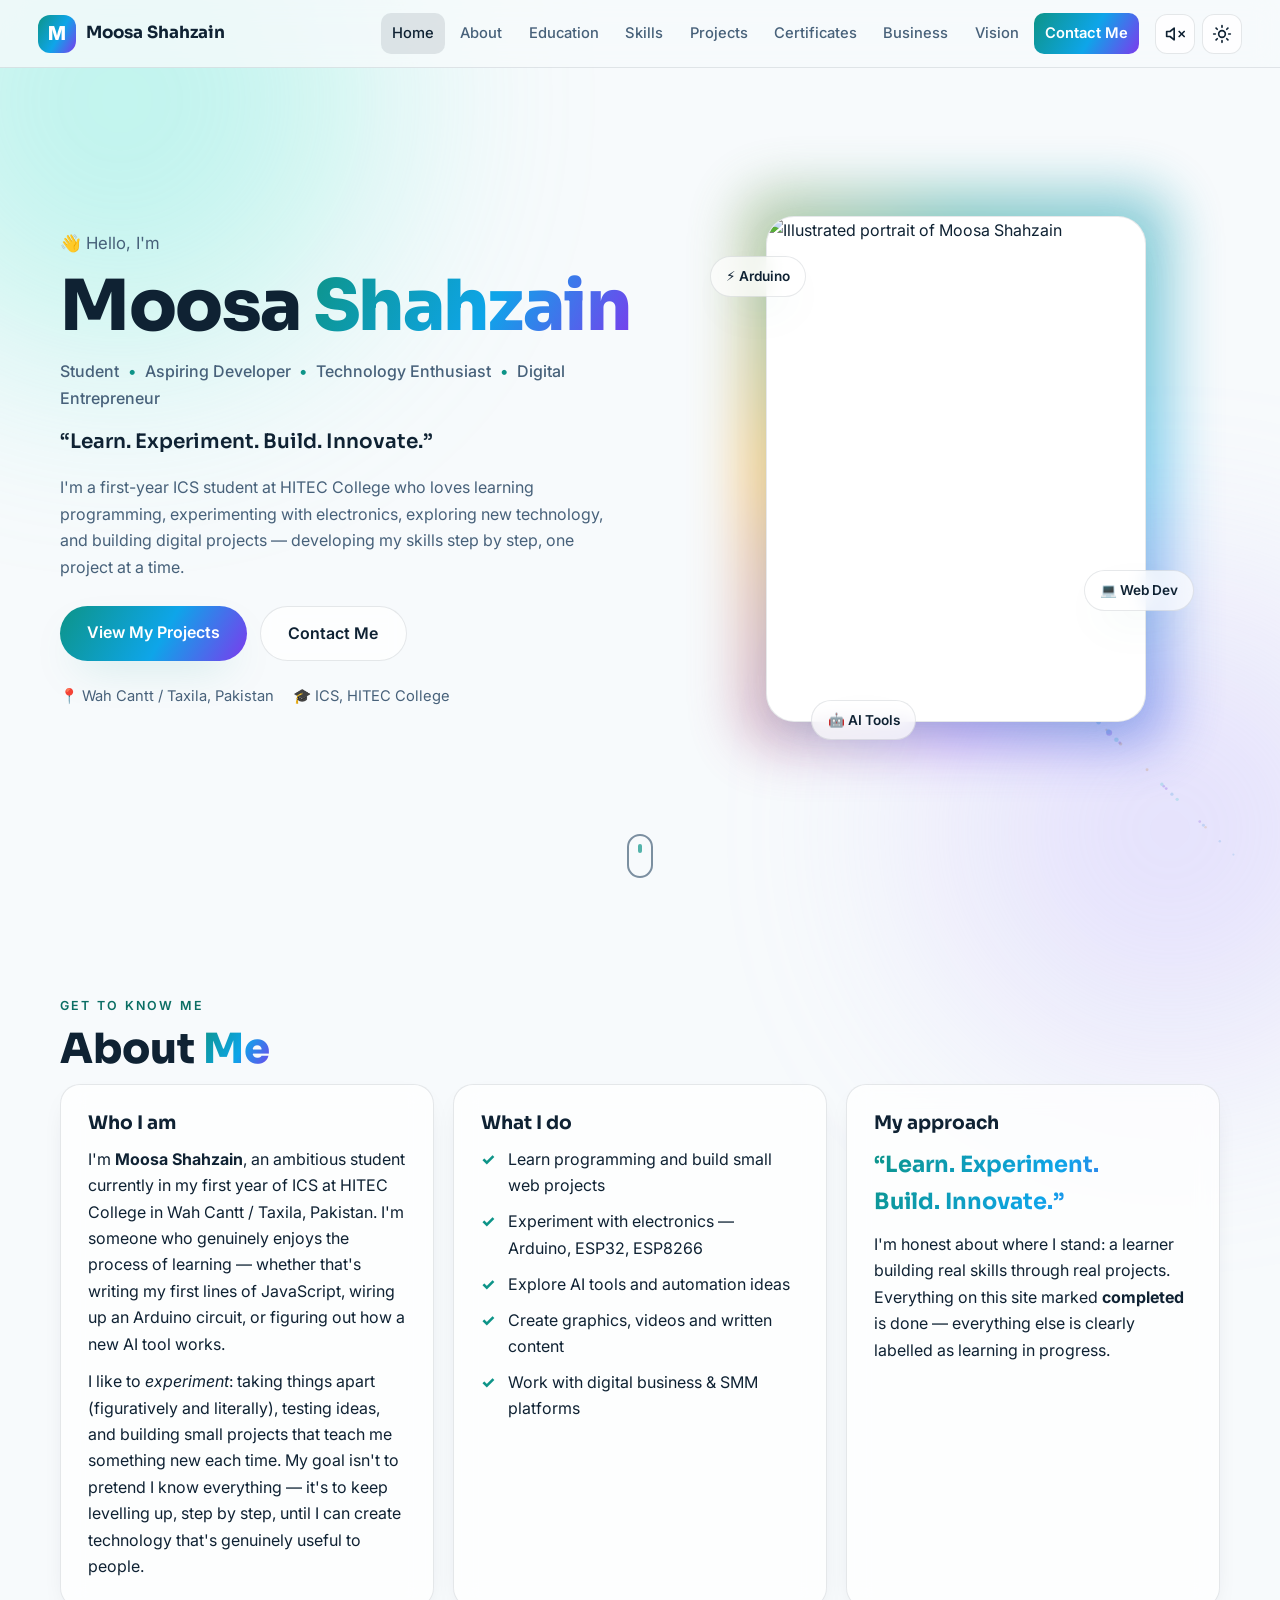
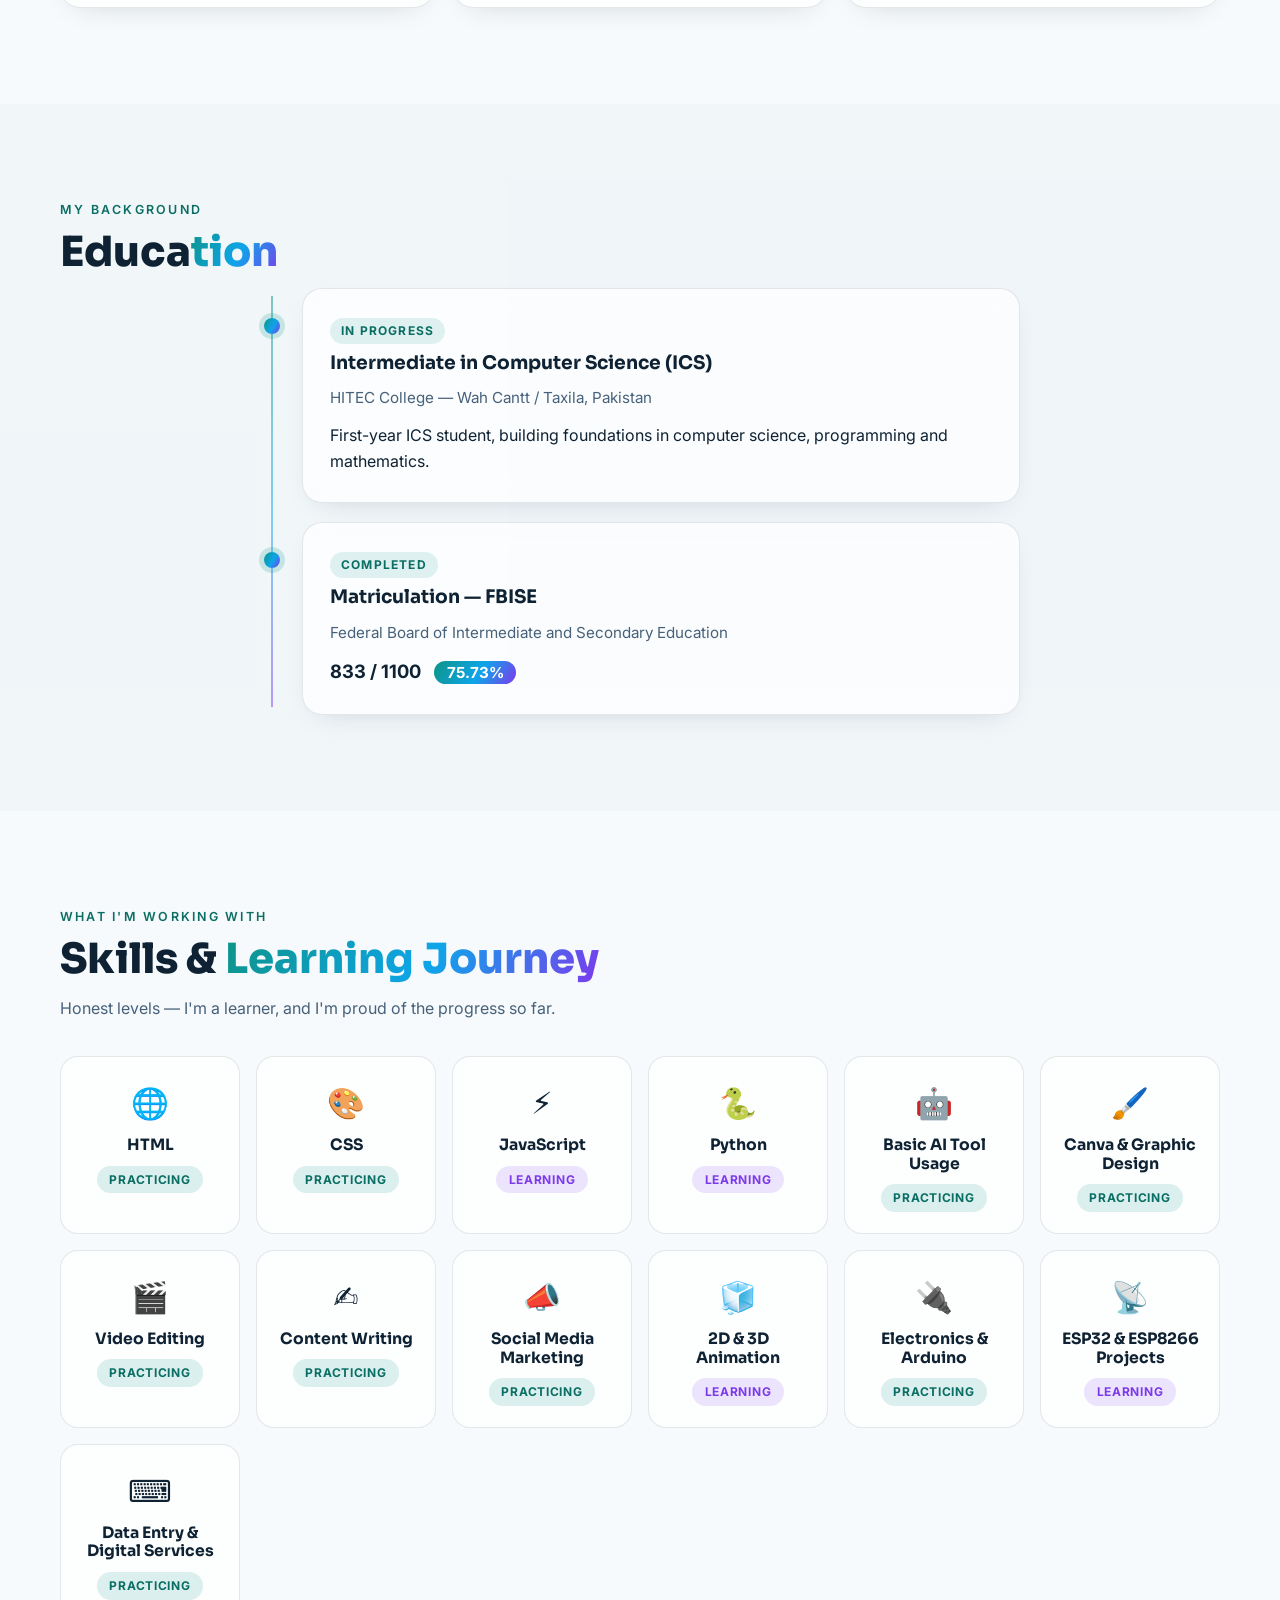
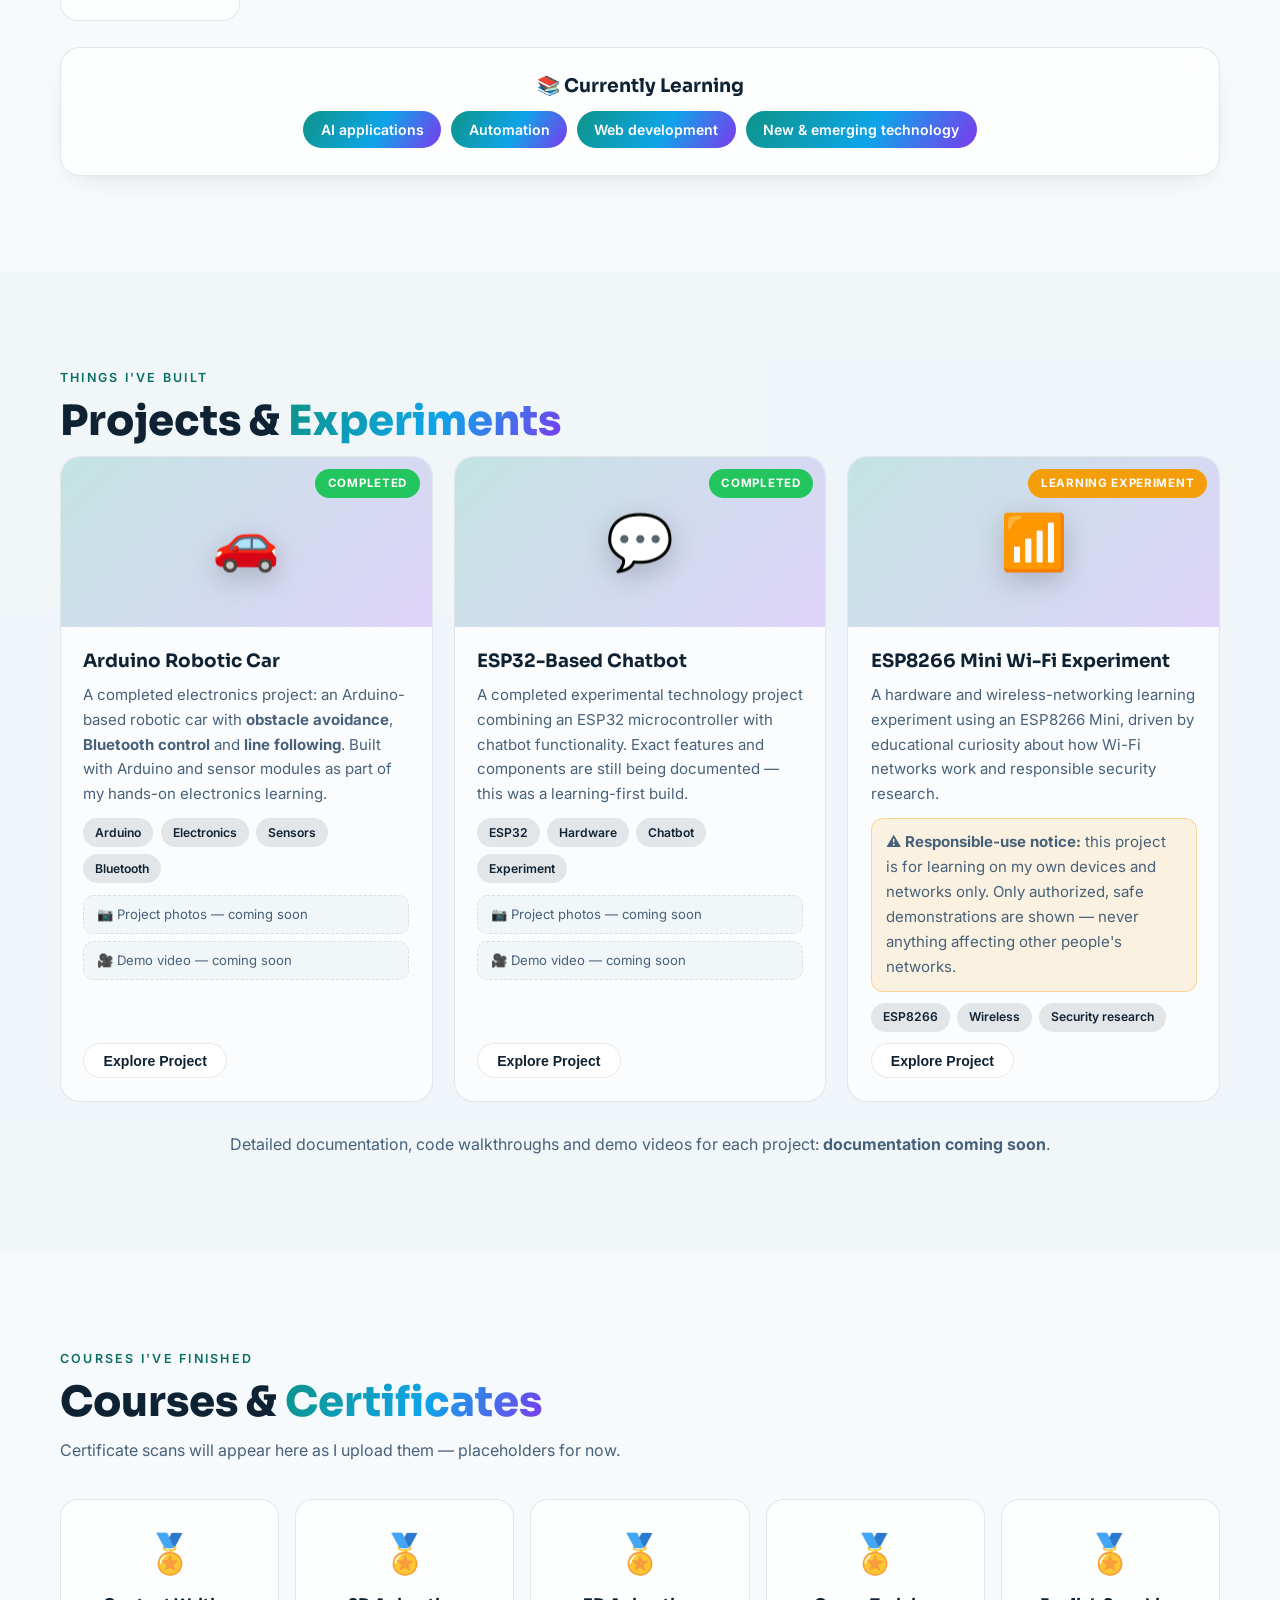
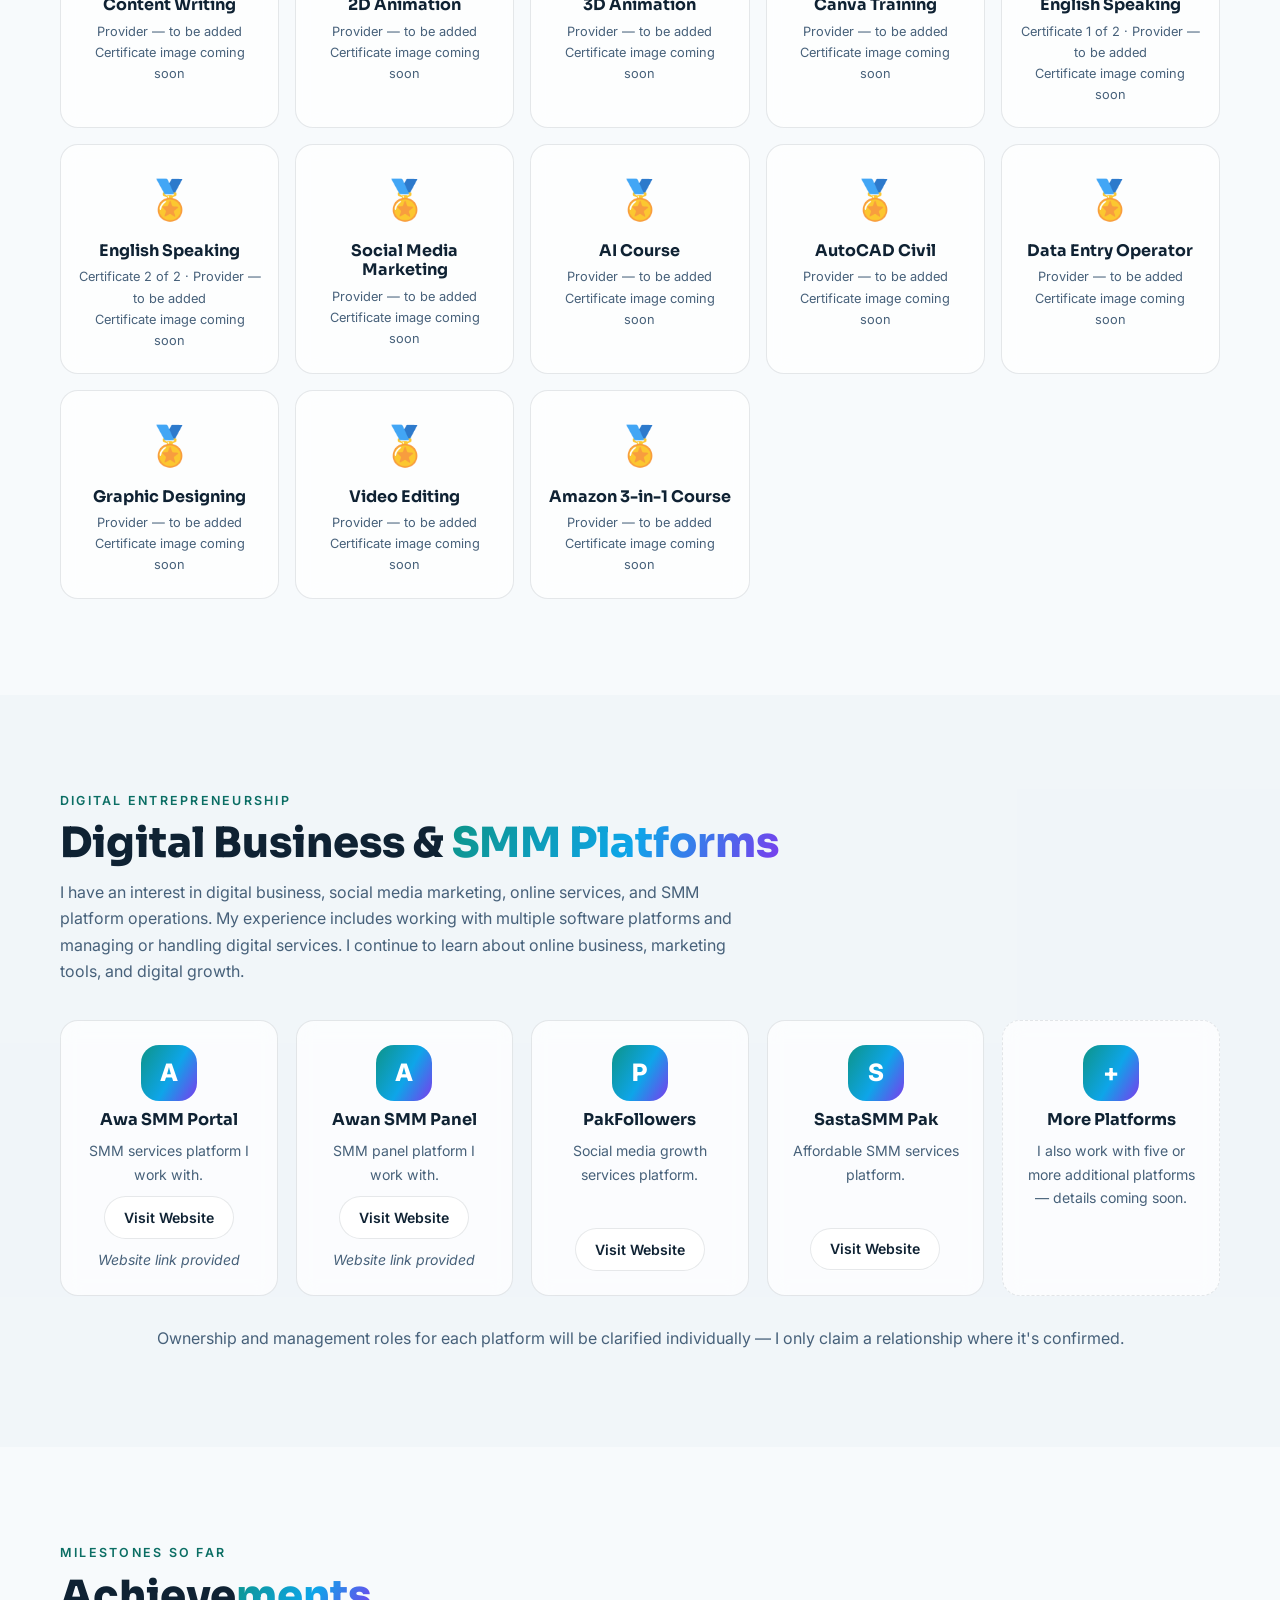
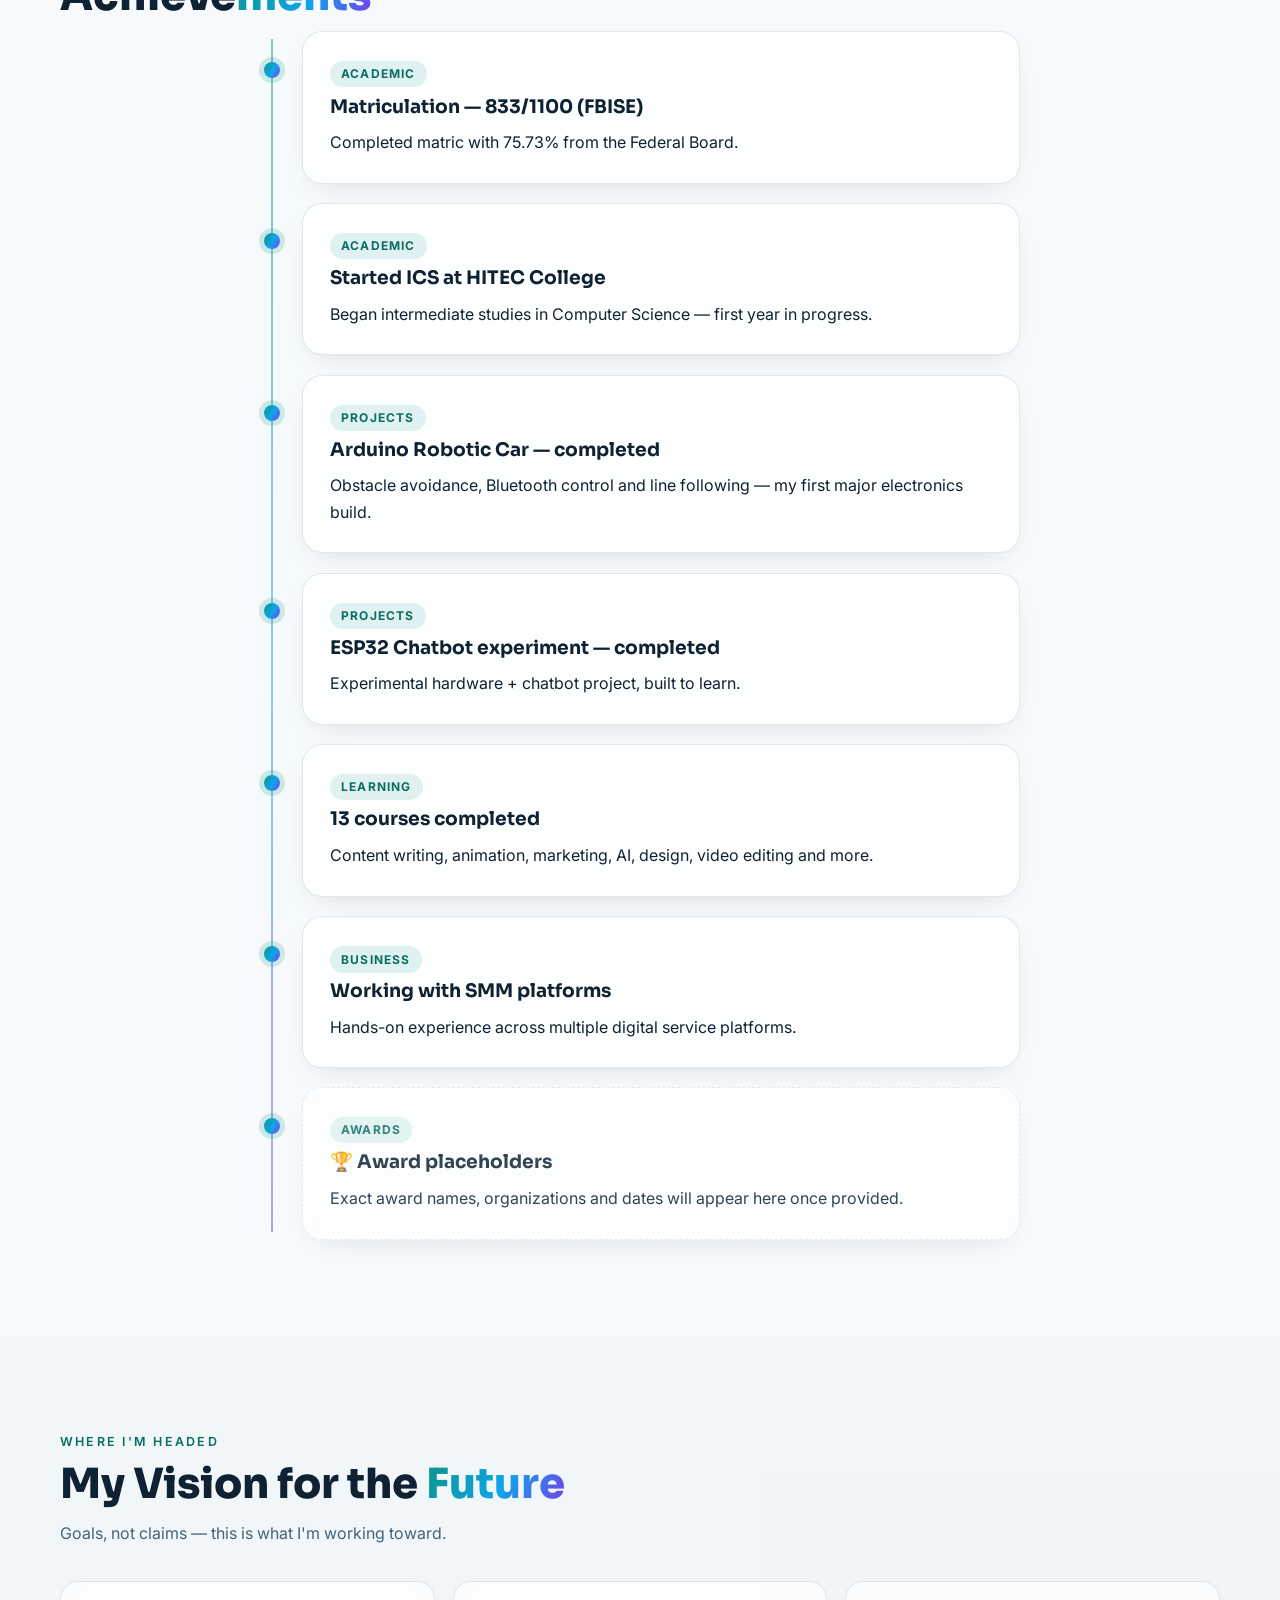
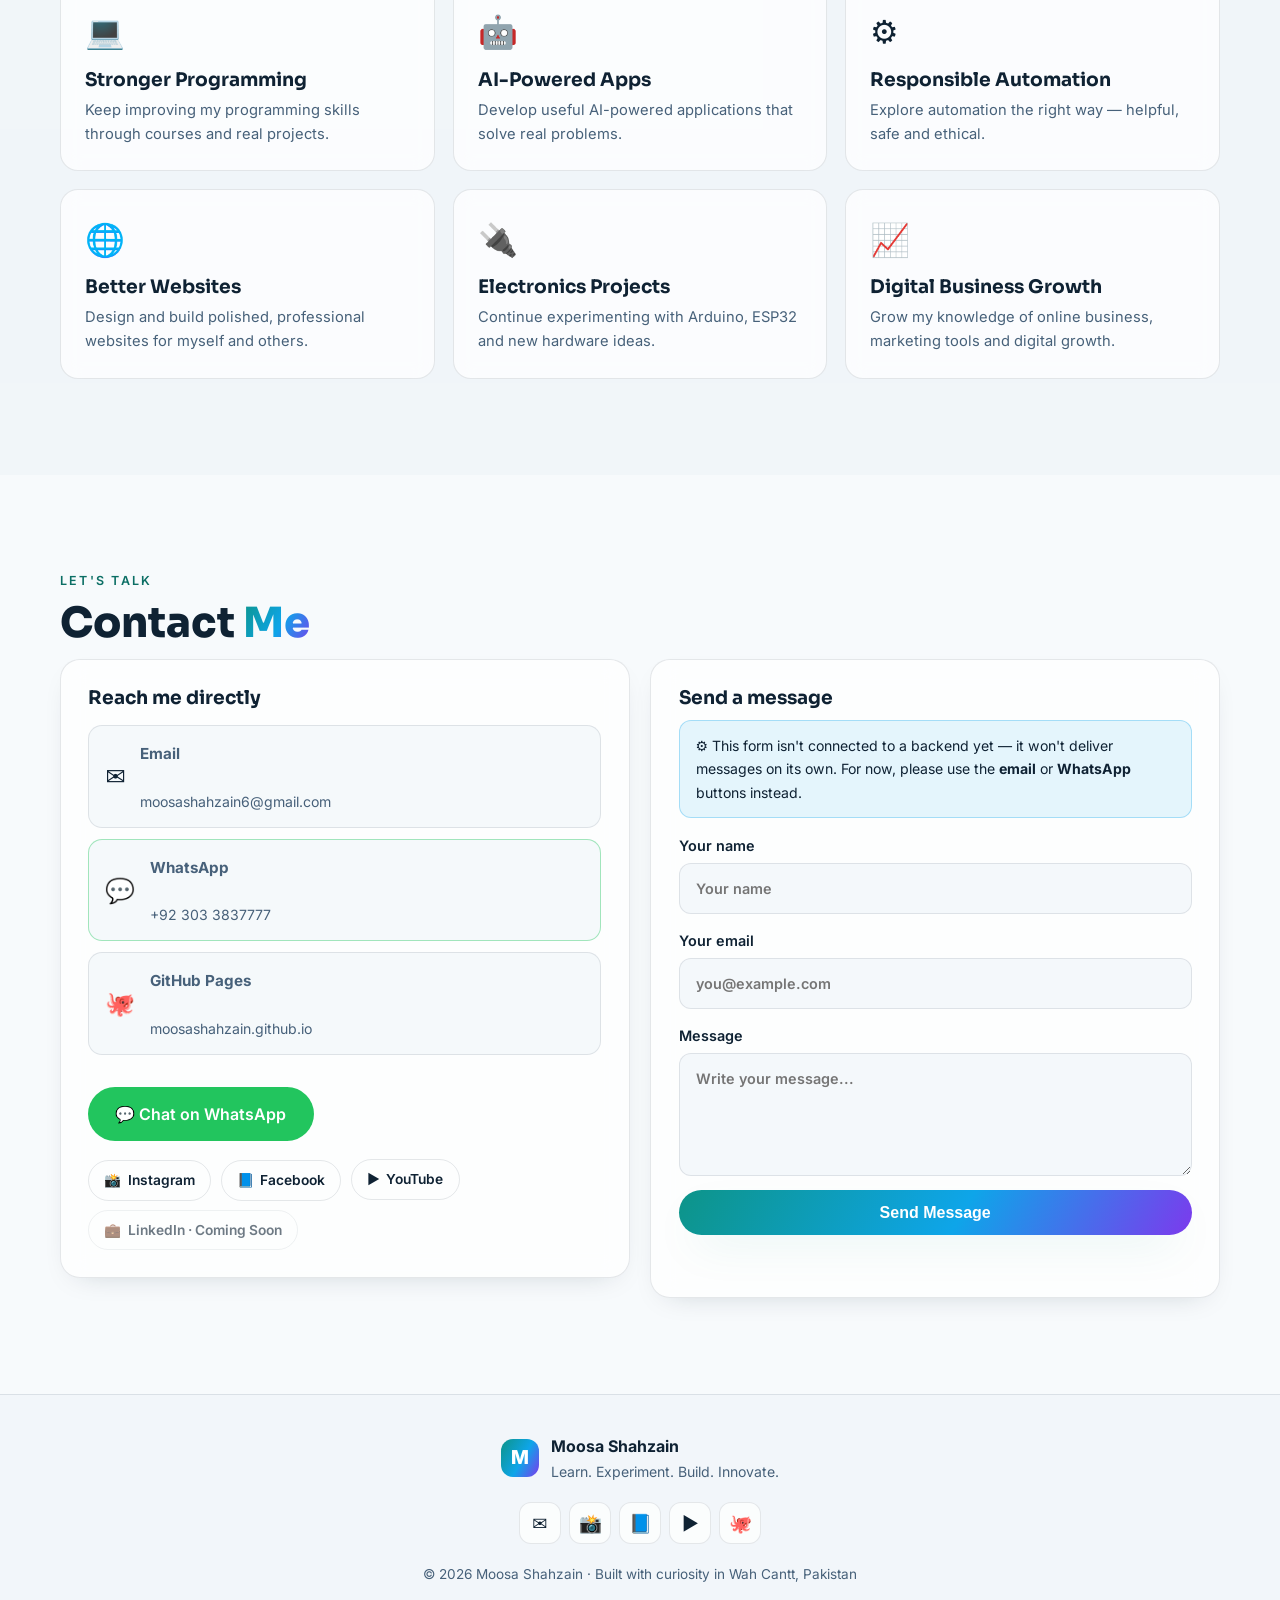
==== index.html @ 8ceca349 "Moosa Shahzain portfolio — initial publish" ====
<!DOCTYPE html>
<html lang="en" data-theme="light">
<head>
<meta charset="UTF-8">
<meta name="viewport" content="width=device-width, initial-scale=1.0">
<title>Moosa Shahzain — Student Developer & Technology Enthusiast</title>
<meta name="description" content="Portfolio of Moosa Shahzain, a first-year ICS student at HITEC College, Pakistan. Programming, electronics, Arduino & ESP projects, digital business and SMM platforms. Learn. Experiment. Build. Innovate.">
<meta name="author" content="Moosa Shahzain">
<meta property="og:title" content="Moosa Shahzain — Learn. Experiment. Build. Innovate.">
<meta property="og:description" content="Student developer portfolio: programming, electronics projects, and digital business.">
<meta property="og:type" content="website">
<meta property="og:image" content="assets/profile.jpg">
<link rel="icon" href="data:image/svg+xml,%3Csvg xmlns='http://www.w3.org/2000/svg' viewBox='0 0 64 64'%3E%3Crect width='64' height='64' rx='14' fill='%230d9488'/%3E%3Ctext x='32' y='44' font-family='Arial,sans-serif' font-size='36' font-weight='bold' text-anchor='middle' fill='white'%3EM%3C/text%3E%3C/svg%3E">
<link rel="preconnect" href="https://fonts.googleapis.com">
<link rel="preconnect" href="https://fonts.gstatic.com" crossorigin>
<link href="https://fonts.googleapis.com/css2?family=Sora:wght@400;600;700;800&family=Inter:wght@400;500;600&display=swap" rel="stylesheet">
<link rel="stylesheet" href="css/styles.css">
</head>
<body>
<a class="skip-link" href="#home">Skip to content</a>

<!-- Loading screen -->
<div id="loader" aria-hidden="true">
  <div class="loader-inner">
    <div class="loader-ring"></div>
    <p>Moosa Shahzain</p>
  </div>
</div>

<!-- Animated background -->
<canvas id="bg-canvas" aria-hidden="true"></canvas>
<div class="bg-glow bg-glow-1" aria-hidden="true"></div>
<div class="bg-glow bg-glow-2" aria-hidden="true"></div>

<!-- Navbar -->
<header class="navbar" id="navbar">
  <nav class="nav-inner" aria-label="Main navigation">
    <a href="#home" class="brand" aria-label="Moosa Shahzain — home">
      <span class="brand-mark">M</span>
      <span class="brand-text">Moosa Shahzain</span>
    </a>
    <button class="nav-toggle" id="navToggle" aria-expanded="false" aria-controls="navLinks" aria-label="Open menu">
      <span></span><span></span><span></span>
    </button>
    <ul class="nav-links" id="navLinks">
      <li><a href="#home" class="nav-link">Home</a></li>
      <li><a href="#about" class="nav-link">About</a></li>
      <li><a href="#education" class="nav-link">Education</a></li>
      <li><a href="#skills" class="nav-link">Skills</a></li>
      <li><a href="#projects" class="nav-link">Projects</a></li>
      <li><a href="#certificates" class="nav-link">Certificates</a></li>
      <li><a href="#business" class="nav-link">Business</a></li>
      <li><a href="#goals" class="nav-link">Vision</a></li>
      <li><a href="#contact" class="nav-link nav-cta">Contact Me</a></li>
    </ul>
    <div class="nav-toggles">
      <button id="soundToggle" class="icon-btn" aria-pressed="false" aria-label="Toggle interface sounds (currently off)" title="Interface sounds">
        <svg viewBox="0 0 24 24" width="20" height="20" fill="none" stroke="currentColor" stroke-width="2" stroke-linecap="round" stroke-linejoin="round"><polygon points="11 5 6 9 2 9 2 15 6 15 11 19 11 5"/><line class="sound-off-x" x1="23" y1="9" x2="17" y2="15"/><line class="sound-off-x" x1="17" y1="9" x2="23" y2="15"/></svg>
      </button>
      <button id="themeToggle" class="icon-btn" aria-pressed="false" aria-label="Switch to dark mode" title="Light / dark mode">
        <svg class="icon-sun" viewBox="0 0 24 24" width="20" height="20" fill="none" stroke="currentColor" stroke-width="2" stroke-linecap="round"><circle cx="12" cy="12" r="4"/><path d="M12 2v2M12 20v2M4.9 4.9l1.4 1.4M17.7 17.7l1.4 1.4M2 12h2M20 12h2M4.9 19.1l1.4-1.4M17.7 6.3l1.4-1.4"/></svg>
        <svg class="icon-moon" viewBox="0 0 24 24" width="20" height="20" fill="none" stroke="currentColor" stroke-width="2" stroke-linecap="round" stroke-linejoin="round"><path d="M21 12.8A9 9 0 1 1 11.2 3a7 7 0 0 0 9.8 9.8z"/></svg>
      </button>
    </div>
  </nav>
</header>

<main id="main">
<!-- ============ HERO ============ -->
<section class="hero" id="home">
  <div class="hero-inner">
    <div class="hero-copy reveal">
      <p class="hero-eyebrow">👋 Hello, I'm</p>
      <h1 class="hero-name">Moosa <span class="grad-text">Shahzain</span></h1>
      <p class="hero-role">Student <span class="dot">•</span> Aspiring Developer <span class="dot">•</span> Technology Enthusiast <span class="dot">•</span> Digital Entrepreneur</p>
      <p class="hero-tagline">“Learn. Experiment. Build. Innovate.”</p>
      <p class="hero-intro">I'm a first-year ICS student at HITEC College who loves learning programming, experimenting with electronics, exploring new technology, and building digital projects — developing my skills step by step, one project at a time.</p>
      <div class="hero-actions">
        <a href="#projects" class="btn btn-primary">View My Projects</a>
        <a href="#contact" class="btn btn-ghost">Contact Me</a>
      </div>
      <div class="hero-meta">
        <span>📍 Wah Cantt / Taxila, Pakistan</span>
        <span>🎓 ICS, HITEC College</span>
      </div>
    </div>
    <div class="hero-visual reveal">
      <div class="avatar-scene" id="avatarScene">
        <div class="avatar-ring" aria-hidden="true"></div>
        <div class="avatar-card tilt" id="avatarTilt">
          <img src="assets/profile.jpg" alt="Illustrated portrait of Moosa Shahzain" width="896" height="1195">
          <div class="avatar-shine" aria-hidden="true"></div>
        </div>
        <div class="float-chip chip-1" aria-hidden="true">⚡ Arduino</div>
        <div class="float-chip chip-2" aria-hidden="true">💻 Web Dev</div>
        <div class="float-chip chip-3" aria-hidden="true">🤖 AI Tools</div>
      </div>
    </div>
  </div>
  <a href="#about" class="scroll-hint" aria-label="Scroll to about section"><span></span></a>
</section>

<!-- ============ ABOUT ============ -->
<section class="section" id="about">
  <div class="container">
    <p class="section-eyebrow reveal">Get to know me</p>
    <h2 class="section-title reveal">About <span class="grad-text">Me</span></h2>
    <div class="about-grid">
      <div class="glass-card reveal">
        <h3>Who I am</h3>
        <p>I'm <strong>Moosa Shahzain</strong>, an ambitious student currently in my first year of ICS at HITEC College in Wah Cantt / Taxila, Pakistan. I'm someone who genuinely enjoys the process of learning — whether that's writing my first lines of JavaScript, wiring up an Arduino circuit, or figuring out how a new AI tool works.</p>
        <p>I like to <em>experiment</em>: taking things apart (figuratively and literally), testing ideas, and building small projects that teach me something new each time. My goal isn't to pretend I know everything — it's to keep levelling up, step by step, until I can create technology that's genuinely useful to people.</p>
      </div>
      <div class="glass-card reveal">
        <h3>What I do</h3>
        <ul class="check-list">
          <li>Learn programming and build small web projects</li>
          <li>Experiment with electronics — Arduino, ESP32, ESP8266</li>
          <li>Explore AI tools and automation ideas</li>
          <li>Create graphics, videos and written content</li>
          <li>Work with digital business & SMM platforms</li>
        </ul>
      </div>
      <div class="glass-card reveal">
        <h3>My approach</h3>
        <p class="tagline-big">“Learn. Experiment.<br>Build. Innovate.”</p>
        <p>I'm honest about where I stand: a learner building real skills through real projects. Everything on this site marked <strong>completed</strong> is done — everything else is clearly labelled as learning in progress.</p>
      </div>
    </div>
  </div>
</section>

<!-- ============ EDUCATION ============ -->
<section class="section section-alt" id="education">
  <div class="container">
    <p class="section-eyebrow reveal">My background</p>
    <h2 class="section-title reveal">Educa<span class="grad-text">tion</span></h2>
    <div class="timeline">
      <div class="timeline-item reveal">
        <div class="timeline-dot"></div>
        <div class="glass-card">
          <span class="timeline-when">In progress</span>
          <h3>Intermediate in Computer Science (ICS)</h3>
          <p class="timeline-org">HITEC College — Wah Cantt / Taxila, Pakistan</p>
          <p>First-year ICS student, building foundations in computer science, programming and mathematics.</p>
        </div>
      </div>
      <div class="timeline-item reveal">
        <div class="timeline-dot"></div>
        <div class="glass-card">
          <span class="timeline-when">Completed</span>
          <h3>Matriculation — FBISE</h3>
          <p class="timeline-org">Federal Board of Intermediate and Secondary Education</p>
          <p class="score-line"><strong>833 / 1100</strong> <span class="score-pct">75.73%</span></p>
        </div>
      </div>
    </div>
  </div>
</section>

<!-- ============ SKILLS ============ -->
<section class="section" id="skills">
  <div class="container">
    <p class="section-eyebrow reveal">What I'm working with</p>
    <h2 class="section-title reveal">Skills & <span class="grad-text">Learning Journey</span></h2>
    <p class="section-sub reveal">Honest levels — I'm a learner, and I'm proud of the progress so far.</p>
    <div class="skills-grid">
      <div class="skill-card tilt reveal"><div class="skill-icon">🌐</div><h3>HTML</h3><span class="level level-practicing">Practicing</span></div>
      <div class="skill-card tilt reveal"><div class="skill-icon">🎨</div><h3>CSS</h3><span class="level level-practicing">Practicing</span></div>
      <div class="skill-card tilt reveal"><div class="skill-icon">⚡</div><h3>JavaScript</h3><span class="level level-learning">Learning</span></div>
      <div class="skill-card tilt reveal"><div class="skill-icon">🐍</div><h3>Python</h3><span class="level level-learning">Learning</span></div>
      <div class="skill-card tilt reveal"><div class="skill-icon">🤖</div><h3>Basic AI Tool Usage</h3><span class="level level-practicing">Practicing</span></div>
      <div class="skill-card tilt reveal"><div class="skill-icon">🖌️</div><h3>Canva & Graphic Design</h3><span class="level level-practicing">Practicing</span></div>
      <div class="skill-card tilt reveal"><div class="skill-icon">🎬</div><h3>Video Editing</h3><span class="level level-practicing">Practicing</span></div>
      <div class="skill-card tilt reveal"><div class="skill-icon">✍️</div><h3>Content Writing</h3><span class="level level-practicing">Practicing</span></div>
      <div class="skill-card tilt reveal"><div class="skill-icon">📣</div><h3>Social Media Marketing</h3><span class="level level-practicing">Practicing</span></div>
      <div class="skill-card tilt reveal"><div class="skill-icon">🧊</div><h3>2D & 3D Animation</h3><span class="level level-learning">Learning</span></div>
      <div class="skill-card tilt reveal"><div class="skill-icon">🔌</div><h3>Electronics & Arduino</h3><span class="level level-practicing">Practicing</span></div>
      <div class="skill-card tilt reveal"><div class="skill-icon">📡</div><h3>ESP32 & ESP8266 Projects</h3><span class="level level-learning">Learning</span></div>
      <div class="skill-card tilt reveal"><div class="skill-icon">⌨️</div><h3>Data Entry & Digital Services</h3><span class="level level-practicing">Practicing</span></div>
    </div>
    <div class="learning-now glass-card reveal">
      <h3>📚 Currently Learning</h3>
      <div class="learning-tags">
        <span>AI applications</span><span>Automation</span><span>Web development</span><span>New & emerging technology</span>
      </div>
    </div>
  </div>
</section>

<!-- ============ PROJECTS ============ -->
<section class="section section-alt" id="projects">
  <div class="container">
    <p class="section-eyebrow reveal">Things I've built</p>
    <h2 class="section-title reveal">Projects & <span class="grad-text">Experiments</span></h2>
    <div class="projects-grid">
      <article class="project-card tilt reveal">
        <div class="project-media"><span class="project-emoji">🚗</span><span class="project-status status-done">Completed</span></div>
        <div class="project-body">
          <h3>Arduino Robotic Car</h3>
          <p>A completed electronics project: an Arduino-based robotic car with <strong>obstacle avoidance</strong>, <strong>Bluetooth control</strong> and <strong>line following</strong>. Built with Arduino and sensor modules as part of my hands-on electronics learning.</p>
          <div class="tech-tags"><span>Arduino</span><span>Electronics</span><span>Sensors</span><span>Bluetooth</span></div>
          <div class="project-gallery"><span class="gallery-ph">📷 Project photos — coming soon</span><span class="gallery-ph">🎥 Demo video — coming soon</span></div>
          <button class="btn btn-ghost btn-sm explore-btn" data-project="Arduino Robotic Car">Explore Project</button>
        </div>
      </article>
      <article class="project-card tilt reveal">
        <div class="project-media"><span class="project-emoji">💬</span><span class="project-status status-done">Completed</span></div>
        <div class="project-body">
          <h3>ESP32-Based Chatbot</h3>
          <p>A completed experimental technology project combining an ESP32 microcontroller with chatbot functionality. Exact features and components are still being documented — this was a learning-first build.</p>
          <div class="tech-tags"><span>ESP32</span><span>Hardware</span><span>Chatbot</span><span>Experiment</span></div>
          <div class="project-gallery"><span class="gallery-ph">📷 Project photos — coming soon</span><span class="gallery-ph">🎥 Demo video — coming soon</span></div>
          <button class="btn btn-ghost btn-sm explore-btn" data-project="ESP32-Based Chatbot">Explore Project</button>
        </div>
      </article>
      <article class="project-card tilt reveal">
        <div class="project-media"><span class="project-emoji">📶</span><span class="project-status status-learning">Learning experiment</span></div>
        <div class="project-body">
          <h3>ESP8266 Mini Wi-Fi Experiment</h3>
          <p>A hardware and wireless-networking learning experiment using an ESP8266 Mini, driven by educational curiosity about how Wi-Fi networks work and responsible security research.</p>
          <p class="responsible-note">⚠️ <strong>Responsible-use notice:</strong> this project is for learning on my own devices and networks only. Only authorized, safe demonstrations are shown — never anything affecting other people's networks.</p>
          <div class="tech-tags"><span>ESP8266</span><span>Wireless</span><span>Security research</span></div>
          <button class="btn btn-ghost btn-sm explore-btn" data-project="ESP8266 Mini Wi-Fi Experiment">Explore Project</button>
        </div>
      </article>
    </div>
    <p class="doc-note reveal">Detailed documentation, code walkthroughs and demo videos for each project: <strong>documentation coming soon</strong>.</p>
  </div>
</section>

<!-- ============ CERTIFICATES ============ -->
<section class="section" id="certificates">
  <div class="container">
    <p class="section-eyebrow reveal">Courses I've finished</p>
    <h2 class="section-title reveal">Courses & <span class="grad-text">Certificates</span></h2>
    <p class="section-sub reveal">Certificate scans will appear here as I upload them — placeholders for now.</p>
    <div class="certs-grid">
      <div class="cert-card reveal"><div class="cert-ph">🏅</div><h3>Content Writing</h3><p class="cert-meta">Provider — to be added<br>Certificate image coming soon</p></div>
      <div class="cert-card reveal"><div class="cert-ph">🏅</div><h3>2D Animation</h3><p class="cert-meta">Provider — to be added<br>Certificate image coming soon</p></div>
      <div class="cert-card reveal"><div class="cert-ph">🏅</div><h3>3D Animation</h3><p class="cert-meta">Provider — to be added<br>Certificate image coming soon</p></div>
      <div class="cert-card reveal"><div class="cert-ph">🏅</div><h3>Canva Training</h3><p class="cert-meta">Provider — to be added<br>Certificate image coming soon</p></div>
      <div class="cert-card reveal"><div class="cert-ph">🏅</div><h3>English Speaking</h3><p class="cert-meta">Certificate 1 of 2 · Provider — to be added<br>Certificate image coming soon</p></div>
      <div class="cert-card reveal"><div class="cert-ph">🏅</div><h3>English Speaking</h3><p class="cert-meta">Certificate 2 of 2 · Provider — to be added<br>Certificate image coming soon</p></div>
      <div class="cert-card reveal"><div class="cert-ph">🏅</div><h3>Social Media Marketing</h3><p class="cert-meta">Provider — to be added<br>Certificate image coming soon</p></div>
      <div class="cert-card reveal"><div class="cert-ph">🏅</div><h3>AI Course</h3><p class="cert-meta">Provider — to be added<br>Certificate image coming soon</p></div>
      <div class="cert-card reveal"><div class="cert-ph">🏅</div><h3>AutoCAD Civil</h3><p class="cert-meta">Provider — to be added<br>Certificate image coming soon</p></div>
      <div class="cert-card reveal"><div class="cert-ph">🏅</div><h3>Data Entry Operator</h3><p class="cert-meta">Provider — to be added<br>Certificate image coming soon</p></div>
      <div class="cert-card reveal"><div class="cert-ph">🏅</div><h3>Graphic Designing</h3><p class="cert-meta">Provider — to be added<br>Certificate image coming soon</p></div>
      <div class="cert-card reveal"><div class="cert-ph">🏅</div><h3>Video Editing</h3><p class="cert-meta">Provider — to be added<br>Certificate image coming soon</p></div>
      <div class="cert-card reveal"><div class="cert-ph">🏅</div><h3>Amazon 3-in-1 Course</h3><p class="cert-meta">Provider — to be added<br>Certificate image coming soon</p></div>
    </div>
  </div>
</section>

<!-- ============ BUSINESS / SMM ============ -->
<section class="section section-alt" id="business">
  <div class="container">
    <p class="section-eyebrow reveal">Digital entrepreneurship</p>
    <h2 class="section-title reveal">Digital Business & <span class="grad-text">SMM Platforms</span></h2>
    <p class="section-sub reveal">I have an interest in digital business, social media marketing, online services, and SMM platform operations. My experience includes working with multiple software platforms and managing or handling digital services. I continue to learn about online business, marketing tools, and digital growth.</p>
    <div class="biz-grid">
      <article class="biz-card tilt reveal">
        <div class="biz-logo">A</div>
        <h3>Awa SMM Portal</h3>
        <p>SMM services platform I work with.</p>
        <a class="btn btn-ghost btn-sm" href="https://awasmmportal.com" target="_blank" rel="noopener">Visit Website</a>
        <p class="link-note">Website link provided</p>
      </article>
      <article class="biz-card tilt reveal">
        <div class="biz-logo">A</div>
        <h3>Awan SMM Panel</h3>
        <p>SMM panel platform I work with.</p>
        <a class="btn btn-ghost btn-sm" href="https://awansmmpanel.com" target="_blank" rel="noopener">Visit Website</a>
        <p class="link-note">Website link provided</p>
      </article>
      <article class="biz-card tilt reveal">
        <div class="biz-logo">P</div>
        <h3>PakFollowers</h3>
        <p>Social media growth services platform.</p>
        <a class="btn btn-ghost btn-sm" href="https://pakfollowers.com" target="_blank" rel="noopener">Visit Website</a>
      </article>
      <article class="biz-card tilt reveal">
        <div class="biz-logo">S</div>
        <h3>SastaSMM Pak</h3>
        <p>Affordable SMM services platform.</p>
        <a class="btn btn-ghost btn-sm" href="https://sastasmmpak.com" target="_blank" rel="noopener">Visit Website</a>
      </article>
      <article class="biz-card biz-more reveal">
        <div class="biz-logo">+</div>
        <h3>More Platforms</h3>
        <p>I also work with five or more additional platforms — details coming soon.</p>
      </article>
    </div>
    <p class="doc-note reveal">Ownership and management roles for each platform will be clarified individually — I only claim a relationship where it's confirmed.</p>
  </div>
</section>

<!-- ============ ACHIEVEMENTS ============ -->
<section class="section" id="achievements">
  <div class="container">
    <p class="section-eyebrow reveal">Milestones so far</p>
    <h2 class="section-title reveal">Achieve<span class="grad-text">ments</span></h2>
    <div class="timeline">
      <div class="timeline-item reveal"><div class="timeline-dot"></div><div class="glass-card"><span class="timeline-when">Academic</span><h3>Matriculation — 833/1100 (FBISE)</h3><p>Completed matric with 75.73% from the Federal Board.</p></div></div>
      <div class="timeline-item reveal"><div class="timeline-dot"></div><div class="glass-card"><span class="timeline-when">Academic</span><h3>Started ICS at HITEC College</h3><p>Began intermediate studies in Computer Science — first year in progress.</p></div></div>
      <div class="timeline-item reveal"><div class="timeline-dot"></div><div class="glass-card"><span class="timeline-when">Projects</span><h3>Arduino Robotic Car — completed</h3><p>Obstacle avoidance, Bluetooth control and line following — my first major electronics build.</p></div></div>
      <div class="timeline-item reveal"><div class="timeline-dot"></div><div class="glass-card"><span class="timeline-when">Projects</span><h3>ESP32 Chatbot experiment — completed</h3><p>Experimental hardware + chatbot project, built to learn.</p></div></div>
      <div class="timeline-item reveal"><div class="timeline-dot"></div><div class="glass-card"><span class="timeline-when">Learning</span><h3>13 courses completed</h3><p>Content writing, animation, marketing, AI, design, video editing and more.</p></div></div>
      <div class="timeline-item reveal"><div class="timeline-dot"></div><div class="glass-card"><span class="timeline-when">Business</span><h3>Working with SMM platforms</h3><p>Hands-on experience across multiple digital service platforms.</p></div></div>
      <div class="timeline-item timeline-ph reveal"><div class="timeline-dot"></div><div class="glass-card glass-ph"><span class="timeline-when">Awards</span><h3>🏆 Award placeholders</h3><p>Exact award names, organizations and dates will appear here once provided.</p></div></div>
    </div>
  </div>
</section>

<!-- ============ GOALS ============ -->
<section class="section section-alt" id="goals">
  <div class="container">
    <p class="section-eyebrow reveal">Where I'm headed</p>
    <h2 class="section-title reveal">My Vision for the <span class="grad-text">Future</span></h2>
    <p class="section-sub reveal">Goals, not claims — this is what I'm working toward.</p>
    <div class="goals-grid">
      <div class="goal-card reveal"><div class="goal-icon">💻</div><h3>Stronger Programming</h3><p>Keep improving my programming skills through courses and real projects.</p></div>
      <div class="goal-card reveal"><div class="goal-icon">🤖</div><h3>AI-Powered Apps</h3><p>Develop useful AI-powered applications that solve real problems.</p></div>
      <div class="goal-card reveal"><div class="goal-icon">⚙️</div><h3>Responsible Automation</h3><p>Explore automation the right way — helpful, safe and ethical.</p></div>
      <div class="goal-card reveal"><div class="goal-icon">🌐</div><h3>Better Websites</h3><p>Design and build polished, professional websites for myself and others.</p></div>
      <div class="goal-card reveal"><div class="goal-icon">🔌</div><h3>Electronics Projects</h3><p>Continue experimenting with Arduino, ESP32 and new hardware ideas.</p></div>
      <div class="goal-card reveal"><div class="goal-icon">📈</div><h3>Digital Business Growth</h3><p>Grow my knowledge of online business, marketing tools and digital growth.</p></div>
    </div>
  </div>
</section>

<!-- ============ CONTACT ============ -->
<section class="section" id="contact">
  <div class="container">
    <p class="section-eyebrow reveal">Let's talk</p>
    <h2 class="section-title reveal">Contact <span class="grad-text">Me</span></h2>
    <div class="contact-grid">
      <div class="glass-card reveal">
        <h3>Reach me directly</h3>
        <div class="contact-rows">
          <a class="contact-row" href="mailto:moosashahzain6@gmail.com">
            <span class="contact-icon">✉️</span>
            <span><strong>Email</strong><br>moosashahzain6@gmail.com</span>
          </a>
          <a class="contact-row wa-row" href="https://wa.me/923033837777?text=Assalam%20o%20Alaikum!%20I%20visited%20your%20portfolio%20website%20and%20would%20like%20to%20contact%20you." target="_blank" rel="noopener">
            <span class="contact-icon">💬</span>
            <span><strong>WhatsApp</strong><br>+92 303 3837777</span>
          </a>
          <a class="contact-row" href="https://moosashahzain.github.io/" target="_blank" rel="noopener">
            <span class="contact-icon">🐙</span>
            <span><strong>GitHub Pages</strong><br>moosashahzain.github.io</span>
          </a>
        </div>
        <a class="btn btn-whatsapp" href="https://wa.me/923033837777?text=Assalam%20o%20Alaikum!%20I%20visited%20your%20portfolio%20website%20and%20would%20like%20to%20contact%20you." target="_blank" rel="noopener">💬 Chat on WhatsApp</a>
        <div class="social-row">
          <a href="https://instagram.com/throughmoosa" target="_blank" rel="noopener" aria-label="Instagram"><span>📸</span>Instagram</a>
          <a href="https://www.facebook.com/share/19rod9Sw9b/" target="_blank" rel="noopener" aria-label="Facebook"><span>📘</span>Facebook</a>
          <a href="https://youtube.com/@islami_vedios_1" target="_blank" rel="noopener" aria-label="YouTube"><span>▶️</span>YouTube</a>
          <span class="social-soon" aria-label="LinkedIn coming soon"><span>💼</span>LinkedIn · Coming Soon</span>
        </div>
      </div>
      <div class="glass-card reveal">
        <h3>Send a message</h3>
        <p class="form-note">⚙️ This form isn't connected to a backend yet — it won't deliver messages on its own. For now, please use the <strong>email</strong> or <strong>WhatsApp</strong> buttons instead.</p>
        <form id="contactForm" novalidate>
          <label>Your name<input type="text" name="name" id="cfName" required autocomplete="name" placeholder="Your name"></label>
          <label>Your email<input type="email" name="email" id="cfEmail" required autocomplete="email" placeholder="you@example.com"></label>
          <label>Message<textarea name="message" id="cfMsg" rows="4" required placeholder="Write your message..."></textarea></label>
          <button type="submit" class="btn btn-primary">Send Message</button>
          <p class="form-status" id="formStatus" role="status" aria-live="polite"></p>
        </form>
      </div>
    </div>
  </div>
</section>
</main>

<!-- ============ FOOTER ============ -->
<footer class="footer">
  <div class="container footer-inner">
    <div class="footer-brand">
      <span class="brand-mark">M</span>
      <div>
        <strong>Moosa Shahzain</strong>
        <p>Learn. Experiment. Build. Innovate.</p>
      </div>
    </div>
    <div class="footer-links">
      <a href="mailto:moosashahzain6@gmail.com" aria-label="Email">✉️</a>
      <a href="https://instagram.com/throughmoosa" target="_blank" rel="noopener" aria-label="Instagram">📸</a>
      <a href="https://www.facebook.com/share/19rod9Sw9b/" target="_blank" rel="noopener" aria-label="Facebook">📘</a>
      <a href="https://youtube.com/@islami_vedios_1" target="_blank" rel="noopener" aria-label="YouTube">▶️</a>
      <a href="https://moosashahzain.github.io/" target="_blank" rel="noopener" aria-label="GitHub Pages">🐙</a>
    </div>
    <p class="footer-copy">© <span id="year"></span> Moosa Shahzain · Built with curiosity in Wah Cantt, Pakistan</p>
  </div>
</footer>

<button id="backTop" aria-label="Back to top" title="Back to top">↑</button>

<!-- Project modal -->
<div class="modal" id="projectModal" role="dialog" aria-modal="true" aria-labelledby="modalTitle" hidden>
  <div class="modal-card glass-card">
    <button class="modal-close" id="modalClose" aria-label="Close">✕</button>
    <h3 id="modalTitle"></h3>
    <p id="modalBody"></p>
    <p class="doc-note">Full documentation, photos and demo video: <strong>coming soon</strong>.</p>
  </div>
</div>

<script src="js/main.js"></script>
</body>
</html>
---- css/styles.css ----
/* ============ Moosa Shahzain Portfolio — styles ============ */
:root{
  --bg:#f7fafc; --bg2:#eef4f8; --card:rgba(255,255,255,.72); --card-solid:#ffffff;
  --ink:#0f2233; --ink-soft:#47617a; --line:rgba(15,34,51,.10);
  --teal:#0d9488; --teal-deep:#0b6e64; --violet:#7c3aed; --amber:#f59e0b; --rose:#f43f5e;
  --grad:linear-gradient(120deg,#0d9488,#0ea5e9 55%,#7c3aed);
  --shadow:0 18px 45px -18px rgba(13,148,136,.25);
  --radius:20px; --nav-h:68px;
}
[data-theme="dark"]{
  --bg:#0a1420; --bg2:#0d1a2b; --card:rgba(20,34,52,.72); --card-solid:#122336;
  --ink:#e8f1f8; --ink-soft:#9db4c8; --line:rgba(232,241,248,.12);
  --shadow:0 18px 45px -18px rgba(0,0,0,.6);
}
*{box-sizing:border-box;margin:0;padding:0}
html{scroll-behavior:smooth;scroll-padding-top:calc(var(--nav-h) + 12px)}
body{font-family:'Inter',system-ui,-apple-system,'Segoe UI',Roboto,sans-serif;background:var(--bg);color:var(--ink);line-height:1.65;overflow-x:hidden;transition:background .4s,color .4s}
h1,h2,h3,.brand-text{font-family:'Sora','Inter',system-ui,sans-serif;line-height:1.2}
img{max-width:100%;display:block}
a{color:inherit}
.container{width:min(1160px,92%);margin:0 auto}
.grad-text{background:var(--grad);-webkit-background-clip:text;background-clip:text;color:transparent}

/* skip link */
.skip-link{position:absolute;left:-999px;top:0;background:var(--teal);color:#fff;padding:.6rem 1rem;z-index:200;border-radius:0 0 10px 0}
.skip-link:focus{left:0}

/* loader */
#loader{position:fixed;inset:0;background:var(--bg);z-index:1000;display:flex;align-items:center;justify-content:center;transition:opacity .5s,visibility .5s}
#loader.done{opacity:0;visibility:hidden}
.loader-inner{text-align:center}
.loader-ring{width:54px;height:54px;margin:0 auto 12px;border-radius:50%;border:4px solid var(--line);border-top-color:var(--teal);animation:spin 1s linear infinite}
@keyframes spin{to{transform:rotate(360deg)}}

/* background */
#bg-canvas{position:fixed;inset:0;z-index:-2;opacity:.55}
.bg-glow{position:fixed;border-radius:50%;filter:blur(110px);z-index:-1;opacity:.35;pointer-events:none;transition:opacity .4s}
.bg-glow-1{width:520px;height:520px;background:#5eead4;top:-160px;left:-140px;animation:drift 16s ease-in-out infinite alternate}
.bg-glow-2{width:460px;height:460px;background:#c4b5fd;bottom:-160px;right:-120px;animation:drift 20s ease-in-out infinite alternate-reverse}
[data-theme="dark"] .bg-glow{opacity:.16}
@keyframes drift{to{transform:translate(60px,40px) scale(1.08)}}

/* navbar */
.navbar{position:fixed;top:0;left:0;right:0;z-index:100;height:var(--nav-h);backdrop-filter:blur(14px);-webkit-backdrop-filter:blur(14px);background:color-mix(in srgb,var(--bg) 78%,transparent);border-bottom:1px solid var(--line)}
.nav-inner{width:min(1280px,94%);margin:0 auto;height:100%;display:flex;align-items:center;gap:1rem}
.brand{display:flex;align-items:center;gap:.6rem;text-decoration:none;font-weight:700;font-size:1.05rem;margin-right:auto}
.brand-mark{width:38px;height:38px;border-radius:12px;background:var(--grad);color:#fff;display:grid;place-items:center;font-weight:800;font-size:1.2rem;box-shadow:var(--shadow)}
.nav-links{display:flex;align-items:center;gap:.25rem;list-style:none}
.nav-link{display:block;padding:.5rem .7rem;border-radius:10px;text-decoration:none;font-size:.92rem;font-weight:500;color:var(--ink-soft);transition:.25s}
.nav-link:hover,.nav-link.active{color:var(--ink);background:var(--line)}
.nav-cta{background:var(--grad);color:#fff!important;font-weight:600}
.nav-toggles{display:flex;gap:.4rem}
.icon-btn{width:40px;height:40px;border-radius:12px;border:1px solid var(--line);background:var(--card);color:var(--ink);cursor:pointer;display:grid;place-items:center;transition:.25s}
.icon-btn:hover{transform:translateY(-2px);box-shadow:var(--shadow)}
.icon-moon{display:none}
[data-theme="dark"] .icon-moon{display:block}
[data-theme="dark"] .icon-sun{display:none}
#soundToggle .sound-off-x{display:block}
#soundToggle[aria-pressed="true"] .sound-off-x{display:none}
.nav-toggle{display:none;flex-direction:column;gap:5px;background:none;border:0;cursor:pointer;padding:.5rem}
.nav-toggle span{width:24px;height:2.5px;border-radius:2px;background:var(--ink);transition:.3s}

/* hero */
.hero{min-height:100svh;display:flex;align-items:center;position:relative;padding:calc(var(--nav-h) + 40px) 0 70px}
.hero-inner{width:min(1160px,92%);margin:0 auto;display:grid;grid-template-columns:1.05fr .95fr;gap:3rem;align-items:center}
.hero-eyebrow{font-size:1.05rem;color:var(--ink-soft);margin-bottom:.4rem}
.hero-name{font-size:clamp(2.6rem,6vw,4.4rem);font-weight:800;letter-spacing:-.02em}
.hero-role{margin-top:.6rem;color:var(--ink-soft);font-weight:500}
.dot{color:var(--teal);margin:0 .3rem}
.hero-tagline{margin-top:.9rem;font-size:1.25rem;font-weight:600;font-family:'Sora',sans-serif}
.hero-intro{margin-top:1rem;max-width:34rem;color:var(--ink-soft)}
.hero-actions{display:flex;gap:.8rem;margin-top:1.6rem;flex-wrap:wrap}
.hero-meta{display:flex;gap:1.2rem;margin-top:1.4rem;color:var(--ink-soft);font-size:.92rem;flex-wrap:wrap}
.btn{display:inline-block;padding:.85rem 1.7rem;border-radius:999px;font-weight:600;text-decoration:none;border:0;cursor:pointer;font-size:1rem;transition:transform .25s,box-shadow .25s}
.btn-primary{background:var(--grad);color:#fff;box-shadow:var(--shadow)}
.btn-primary:hover{transform:translateY(-3px)}
.btn-ghost{background:var(--card);border:1px solid var(--line);color:var(--ink);backdrop-filter:blur(8px)}
.btn-ghost:hover{transform:translateY(-3px);box-shadow:var(--shadow)}
.btn-sm{padding:.55rem 1.2rem;font-size:.88rem}
.btn-whatsapp{background:#22c55e;color:#fff;margin-top:1rem;display:inline-block}
.btn-whatsapp:hover{transform:translateY(-3px);box-shadow:0 14px 30px -12px rgba(34,197,94,.5)}

/* avatar */
.avatar-scene{position:relative;width:min(380px,80vw);margin:0 auto;perspective:1100px}
.avatar-ring{position:absolute;inset:-26px;border-radius:36px;background:conic-gradient(from 0deg,#0d9488,#0ea5e9,#7c3aed,#f59e0b,#0d9488);filter:blur(26px);opacity:.45;animation:spinSlow 14s linear infinite}
@keyframes spinSlow{to{transform:rotate(360deg)}}
.avatar-card{position:relative;border-radius:28px;overflow:hidden;border:1px solid var(--line);box-shadow:var(--shadow);transform-style:preserve-3d;transition:transform .2s ease-out;background:var(--card-solid)}
.avatar-card img{width:100%;height:auto;aspect-ratio:3/4;object-fit:cover}
.avatar-shine{position:absolute;inset:0;background:linear-gradient(115deg,transparent 30%,rgba(255,255,255,.28) 48%,transparent 62%);transform:translateX(-120%);animation:shine 5.5s ease-in-out infinite;pointer-events:none}
@keyframes shine{0%,55%{transform:translateX(-120%)}90%,100%{transform:translateX(120%)}}
.float-chip{position:absolute;padding:.5rem .95rem;border-radius:999px;background:var(--card);border:1px solid var(--line);backdrop-filter:blur(10px);font-size:.85rem;font-weight:600;box-shadow:var(--shadow);animation:floaty 5s ease-in-out infinite}
.chip-1{top:8%;left:-56px}.chip-2{bottom:22%;right:-48px;animation-delay:1.6s}.chip-3{bottom:-18px;left:12%;animation-delay:3s}
@keyframes floaty{0%,100%{transform:translateY(0)}50%{transform:translateY(-12px)}}
.scroll-hint{position:absolute;bottom:22px;left:50%;transform:translateX(-50%);width:26px;height:44px;border:2px solid var(--ink-soft);border-radius:16px;display:flex;justify-content:center;padding-top:8px;opacity:.7}
.scroll-hint span{width:4px;height:9px;border-radius:4px;background:var(--teal);animation:wheel 1.8s ease-in-out infinite}
@keyframes wheel{0%{transform:translateY(0);opacity:1}70%{transform:translateY(14px);opacity:0}100%{opacity:0}}

/* sections */
.section{padding:96px 0}
.section-alt{background:color-mix(in srgb,var(--bg2) 70%,transparent)}
.section-eyebrow{text-transform:uppercase;letter-spacing:.18em;font-size:.78rem;font-weight:600;color:var(--teal-deep);margin-bottom:.5rem}
[data-theme="dark"] .section-eyebrow{color:#5eead4}
.section-title{font-size:clamp(1.8rem,4vw,2.6rem);font-weight:800;margin-bottom:.6rem}
.section-sub{color:var(--ink-soft);max-width:44rem;margin-bottom:2.2rem}
.glass-card{background:var(--card);border:1px solid var(--line);border-radius:var(--radius);padding:1.7rem;backdrop-filter:blur(12px);-webkit-backdrop-filter:blur(12px);box-shadow:0 10px 30px -18px rgba(15,34,51,.25)}
.glass-card h3{margin-bottom:.7rem}
.glass-card p+p{margin-top:.7rem}
.glass-ph{border-style:dashed;opacity:.85}

/* reveal */
.reveal{opacity:0;transform:translateY(26px);transition:opacity .7s ease,transform .7s ease}
.reveal.in{opacity:1;transform:none}

/* about */
.about-grid{display:grid;grid-template-columns:repeat(3,1fr);gap:1.2rem}
.check-list{list-style:none;display:grid;gap:.6rem}
.check-list li{padding-left:1.7rem;position:relative}
.check-list li::before{content:"✓";position:absolute;left:0;color:var(--teal);font-weight:800}
.tagline-big{font-family:'Sora',sans-serif;font-size:1.4rem;font-weight:700;background:var(--grad);-webkit-background-clip:text;background-clip:text;color:transparent}

/* timeline */
.timeline{position:relative;max-width:760px;margin:0 auto;display:grid;gap:1.2rem}
.timeline::before{content:"";position:absolute;left:11px;top:8px;bottom:8px;width:2px;background:var(--grad);opacity:.5}
.timeline-item{position:relative;padding-left:2.6rem}
.timeline-dot{position:absolute;left:4px;top:1.9rem;width:16px;height:16px;border-radius:50%;background:var(--grad);box-shadow:0 0 0 5px color-mix(in srgb,var(--teal) 18%,transparent)}
.timeline-when{display:inline-block;font-size:.75rem;font-weight:700;text-transform:uppercase;letter-spacing:.1em;color:var(--teal-deep);background:color-mix(in srgb,var(--teal) 12%,transparent);padding:.2rem .7rem;border-radius:999px;margin-bottom:.5rem}
[data-theme="dark"] .timeline-when{color:#5eead4}
.timeline-org{color:var(--ink-soft);font-size:.95rem}
.score-line{margin-top:.5rem;font-size:1.15rem}
.score-pct{background:var(--grad);color:#fff;font-weight:700;padding:.15rem .8rem;border-radius:999px;font-size:.95rem;margin-left:.5rem}

/* skills */
.skills-grid{display:grid;grid-template-columns:repeat(auto-fill,minmax(160px,1fr));gap:1rem}
.skill-card{background:var(--card);border:1px solid var(--line);border-radius:18px;padding:1.3rem 1rem;text-align:center;backdrop-filter:blur(10px);transition:transform .25s,box-shadow .25s;transform-style:preserve-3d}
.skill-card:hover{box-shadow:var(--shadow)}
.skill-icon{font-size:1.9rem;margin-bottom:.5rem}
.skill-card h3{font-size:.98rem;margin-bottom:.6rem}
.level{display:inline-block;font-size:.75rem;font-weight:700;padding:.25rem .8rem;border-radius:999px;text-transform:uppercase;letter-spacing:.06em}
.level-practicing{background:rgba(13,148,136,.14);color:var(--teal-deep)}
[data-theme="dark"] .level-practicing{color:#5eead4}
.level-learning{background:rgba(124,58,237,.13);color:var(--violet)}
.level-beginner{background:rgba(245,158,11,.16);color:#b45309}
.learning-now{margin-top:1.6rem;text-align:center}
.learning-tags{display:flex;gap:.6rem;justify-content:center;flex-wrap:wrap;margin-top:.8rem}
.learning-tags span{background:var(--grad);color:#fff;font-weight:600;font-size:.88rem;padding:.45rem 1.1rem;border-radius:999px}

/* projects */
.projects-grid{display:grid;grid-template-columns:repeat(3,1fr);gap:1.3rem}
.project-card{background:var(--card);border:1px solid var(--line);border-radius:var(--radius);overflow:hidden;backdrop-filter:blur(10px);transition:transform .25s,box-shadow .25s;transform-style:preserve-3d;display:flex;flex-direction:column}
.project-card:hover{box-shadow:var(--shadow)}
.project-media{position:relative;height:170px;display:grid;place-items:center;background:linear-gradient(135deg,color-mix(in srgb,var(--teal) 22%,var(--bg)),color-mix(in srgb,var(--violet) 20%,var(--bg)))}
.project-emoji{font-size:3.4rem;filter:drop-shadow(0 8px 14px rgba(0,0,0,.2))}
.project-status{position:absolute;top:12px;right:12px;font-size:.72rem;font-weight:700;text-transform:uppercase;letter-spacing:.06em;padding:.3rem .8rem;border-radius:999px}
.status-done{background:#22c55e;color:#fff}
.status-learning{background:var(--amber);color:#fff}
.project-body{padding:1.4rem;display:flex;flex-direction:column;gap:.7rem;flex:1}
.project-body h3{font-size:1.15rem}
.project-body p{font-size:.94rem;color:var(--ink-soft)}
.tech-tags{display:flex;flex-wrap:wrap;gap:.45rem}
.tech-tags span{font-size:.76rem;font-weight:600;background:var(--line);padding:.28rem .75rem;border-radius:999px}
.project-gallery{display:grid;gap:.4rem}
.gallery-ph{font-size:.82rem;color:var(--ink-soft);background:color-mix(in srgb,var(--bg2) 80%,transparent);border:1px dashed var(--line);border-radius:10px;padding:.5rem .8rem}
.responsible-note{font-size:.85rem;background:rgba(245,158,11,.12);border:1px solid rgba(245,158,11,.35);border-radius:12px;padding:.7rem .9rem;color:var(--ink)}
.explore-btn{align-self:flex-start;margin-top:auto}
.doc-note{margin-top:1.8rem;text-align:center;color:var(--ink-soft)}

/* certificates */
.certs-grid{display:grid;grid-template-columns:repeat(auto-fill,minmax(200px,1fr));gap:1rem}
.cert-card{background:var(--card);border:1px solid var(--line);border-radius:18px;padding:1.4rem 1.1rem;text-align:center;backdrop-filter:blur(10px);transition:transform .25s,box-shadow .25s}
.cert-card:hover{transform:translateY(-5px);box-shadow:var(--shadow)}
.cert-ph{font-size:2.4rem;margin-bottom:.6rem;opacity:.9}
.cert-card h3{font-size:1rem;margin-bottom:.4rem}
.cert-meta{font-size:.8rem;color:var(--ink-soft)}

/* business */
.biz-grid{display:grid;grid-template-columns:repeat(auto-fill,minmax(210px,1fr));gap:1.1rem}
.biz-card{background:var(--card);border:1px solid var(--line);border-radius:18px;padding:1.5rem 1.2rem;text-align:center;backdrop-filter:blur(10px);transition:transform .25s,box-shadow .25s;display:flex;flex-direction:column;gap:.6rem;align-items:center}
.biz-card:hover{box-shadow:var(--shadow)}
.biz-logo{width:56px;height:56px;border-radius:18px;background:var(--grad);color:#fff;font-weight:800;font-size:1.5rem;display:grid;place-items:center}
.biz-card h3{font-size:1.02rem}
.biz-card p{font-size:.88rem;color:var(--ink-soft)}
.biz-card .btn{margin-top:auto}
.biz-more{border-style:dashed}
.link-note{font-size:.75rem;color:var(--ink-soft);font-style:italic}

/* goals */
.goals-grid{display:grid;grid-template-columns:repeat(3,1fr);gap:1.1rem}
.goal-card{background:var(--card);border:1px solid var(--line);border-radius:18px;padding:1.5rem;backdrop-filter:blur(10px);transition:transform .25s,box-shadow .25s}
.goal-card:hover{transform:translateY(-5px);box-shadow:var(--shadow)}
.goal-icon{font-size:2rem;margin-bottom:.6rem}
.goal-card h3{margin-bottom:.4rem}
.goal-card p{font-size:.92rem;color:var(--ink-soft)}

/* contact */
.contact-grid{display:grid;grid-template-columns:1fr 1fr;gap:1.3rem;align-items:start}
.contact-rows{display:grid;gap:.7rem;margin:1rem 0}
.contact-row{display:flex;gap:.9rem;align-items:center;padding:.9rem 1rem;border:1px solid var(--line);border-radius:14px;text-decoration:none;transition:.25s;background:color-mix(in srgb,var(--bg2) 55%,transparent)}
.contact-row:hover{transform:translateX(5px);box-shadow:var(--shadow)}
.contact-icon{font-size:1.5rem}
.contact-row strong{display:block;font-size:.95rem}
.contact-row span:last-child{font-size:.88rem;color:var(--ink-soft)}
.wa-row{border-color:rgba(34,197,94,.4)}
.social-row{display:flex;gap:.6rem;flex-wrap:wrap;margin-top:1.2rem}
.social-row a,.social-soon{display:inline-flex;align-items:center;gap:.4rem;padding:.5rem .95rem;border-radius:999px;border:1px solid var(--line);text-decoration:none;font-size:.86rem;font-weight:600;transition:.25s}
.social-row a:hover{transform:translateY(-2px);box-shadow:var(--shadow)}
.social-soon{opacity:.6;cursor:default}
.form-note{font-size:.88rem;background:rgba(14,165,233,.1);border:1px solid rgba(14,165,233,.3);border-radius:12px;padding:.8rem 1rem;margin-bottom:1rem;color:var(--ink)}
#contactForm{display:grid;gap:.9rem}
#contactForm label{display:grid;gap:.35rem;font-weight:600;font-size:.9rem}
#contactForm input,#contactForm textarea{font:inherit;padding:.8rem 1rem;border-radius:12px;border:1px solid var(--line);background:color-mix(in srgb,var(--bg2) 60%,transparent);color:var(--ink);width:100%}
#contactForm input:focus,#contactForm textarea:focus{outline:2px solid var(--teal);border-color:transparent}
.form-status{font-size:.9rem;min-height:1.4em;color:var(--ink-soft)}

/* footer */
.footer{border-top:1px solid var(--line);padding:2.4rem 0 1.6rem;background:color-mix(in srgb,var(--bg2) 60%,transparent)}
.footer-inner{display:grid;gap:1.2rem;justify-items:center;text-align:center}
.footer-brand{display:flex;align-items:center;gap:.8rem;text-align:left}
.footer-brand p{color:var(--ink-soft);font-size:.88rem}
.footer-links{display:flex;gap:.5rem}
.footer-links a{width:42px;height:42px;border-radius:12px;border:1px solid var(--line);display:grid;place-items:center;text-decoration:none;font-size:1.15rem;transition:.25s;background:var(--card)}
.footer-links a:hover{transform:translateY(-3px);box-shadow:var(--shadow)}
.footer-copy{color:var(--ink-soft);font-size:.85rem}

/* back to top + modal */
#backTop{position:fixed;bottom:24px;right:24px;width:48px;height:48px;border-radius:50%;border:0;background:var(--grad);color:#fff;font-size:1.3rem;cursor:pointer;box-shadow:var(--shadow);opacity:0;visibility:hidden;transform:translateY(12px);transition:.3s;z-index:90}
#backTop.show{opacity:1;visibility:visible;transform:none}
.modal{position:fixed;inset:0;z-index:500;background:rgba(10,20,32,.55);display:grid;place-items:center;padding:1rem;backdrop-filter:blur(6px)}
.modal[hidden]{display:none}
.modal-card{max-width:520px;width:100%;position:relative}
.modal-close{position:absolute;top:.8rem;right:.8rem;width:36px;height:36px;border-radius:50%;border:1px solid var(--line);background:var(--card);cursor:pointer;font-size:1rem;color:var(--ink)}

/* responsive */
@media(max-width:1020px){
  .hero-inner{grid-template-columns:1fr;text-align:center}
  .hero-intro{margin-inline:auto}
  .hero-actions,.hero-meta{justify-content:center}
  .about-grid,.projects-grid,.goals-grid{grid-template-columns:1fr 1fr}
  .contact-grid{grid-template-columns:1fr}
}
@media(max-width:760px){
  .nav-toggle{display:flex}
  .nav-links{position:fixed;top:var(--nav-h);left:0;right:0;flex-direction:column;align-items:stretch;background:var(--card-solid);border-bottom:1px solid var(--line);padding:.8rem 4%;gap:.15rem;transform:translateY(-130%);transition:transform .35s ease;box-shadow:0 20px 30px -20px rgba(0,0,0,.25)}
  .nav-links.open{transform:none}
  .nav-link{padding:.75rem .8rem}
  .about-grid,.projects-grid,.goals-grid{grid-template-columns:1fr}
  .chip-1{left:-8px}.chip-2{right:-8px}
  .section{padding:72px 0}
}
@media(prefers-reduced-motion:reduce){
  *,*::before,*::after{animation-duration:.001s!important;transition-duration:.001s!important}
  html{scroll-behavior:auto}
  .reveal{opacity:1;transform:none}
  #bg-canvas{display:none}
}
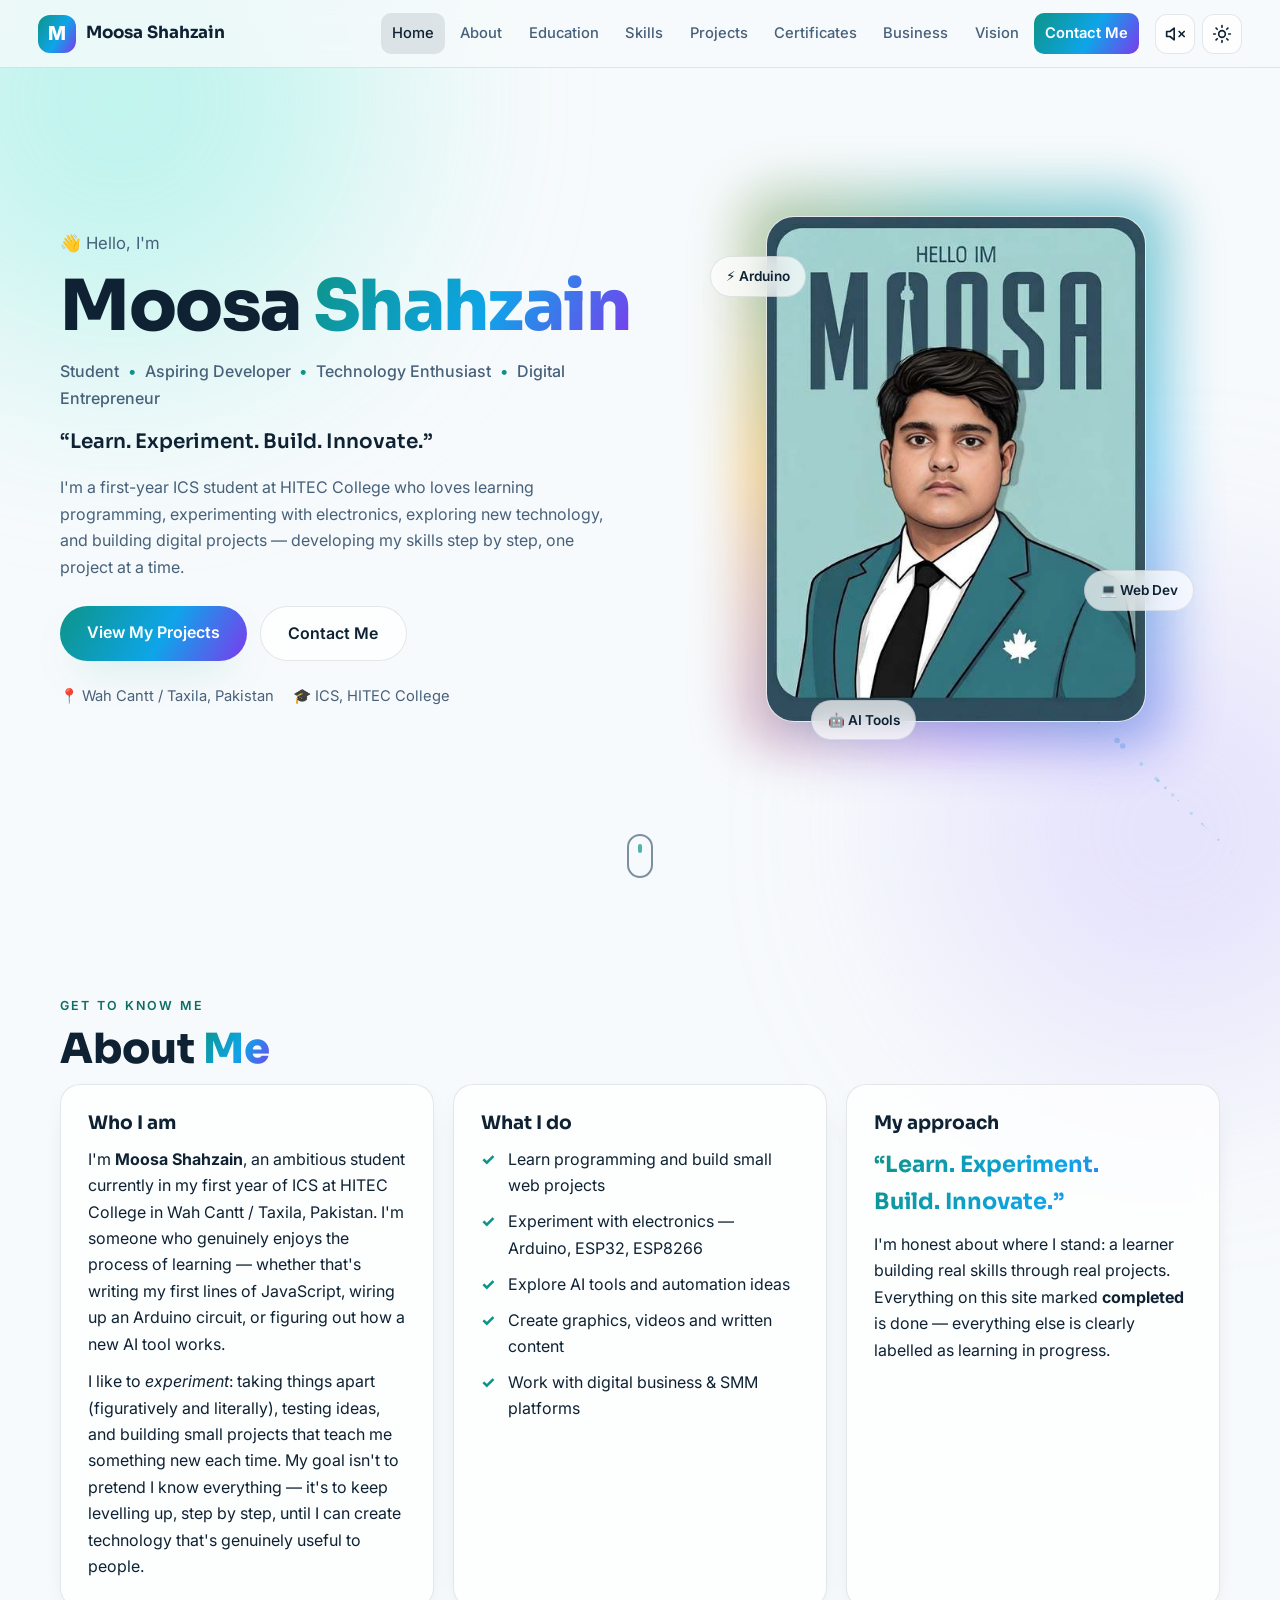
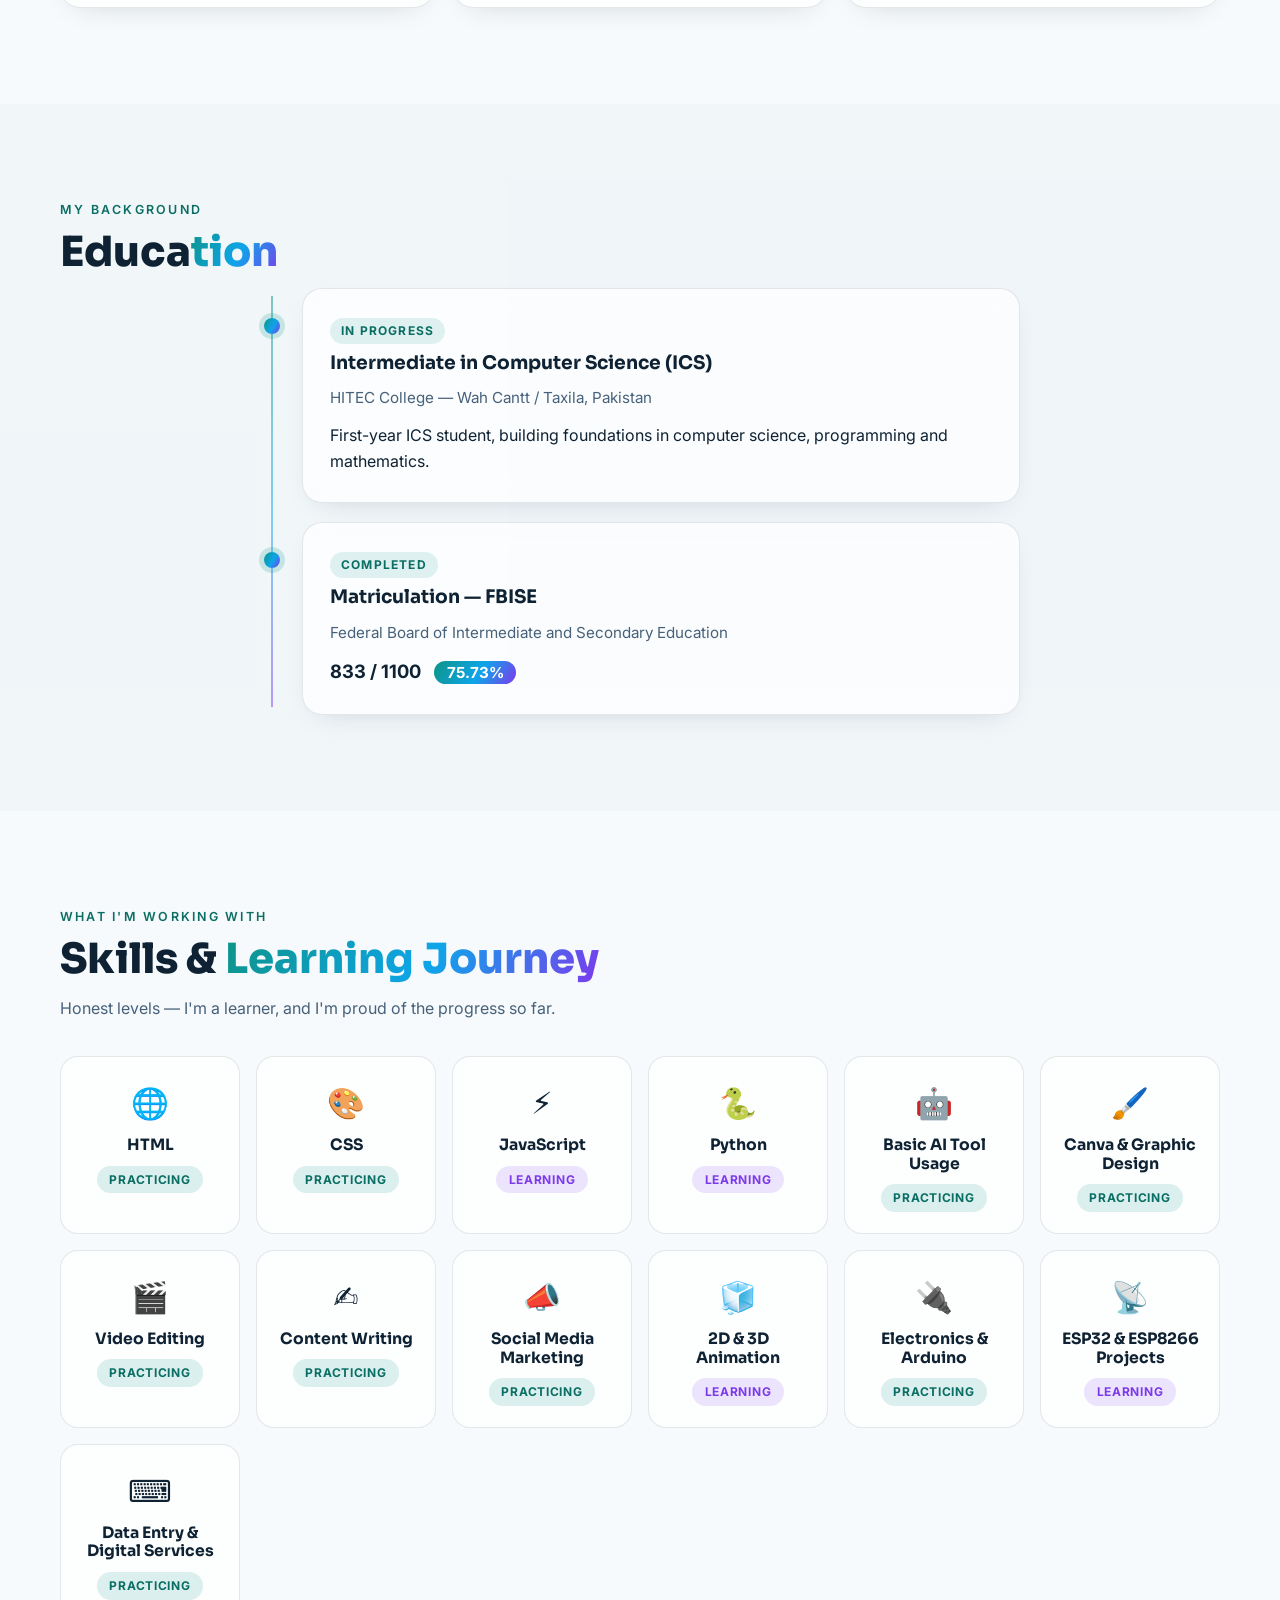
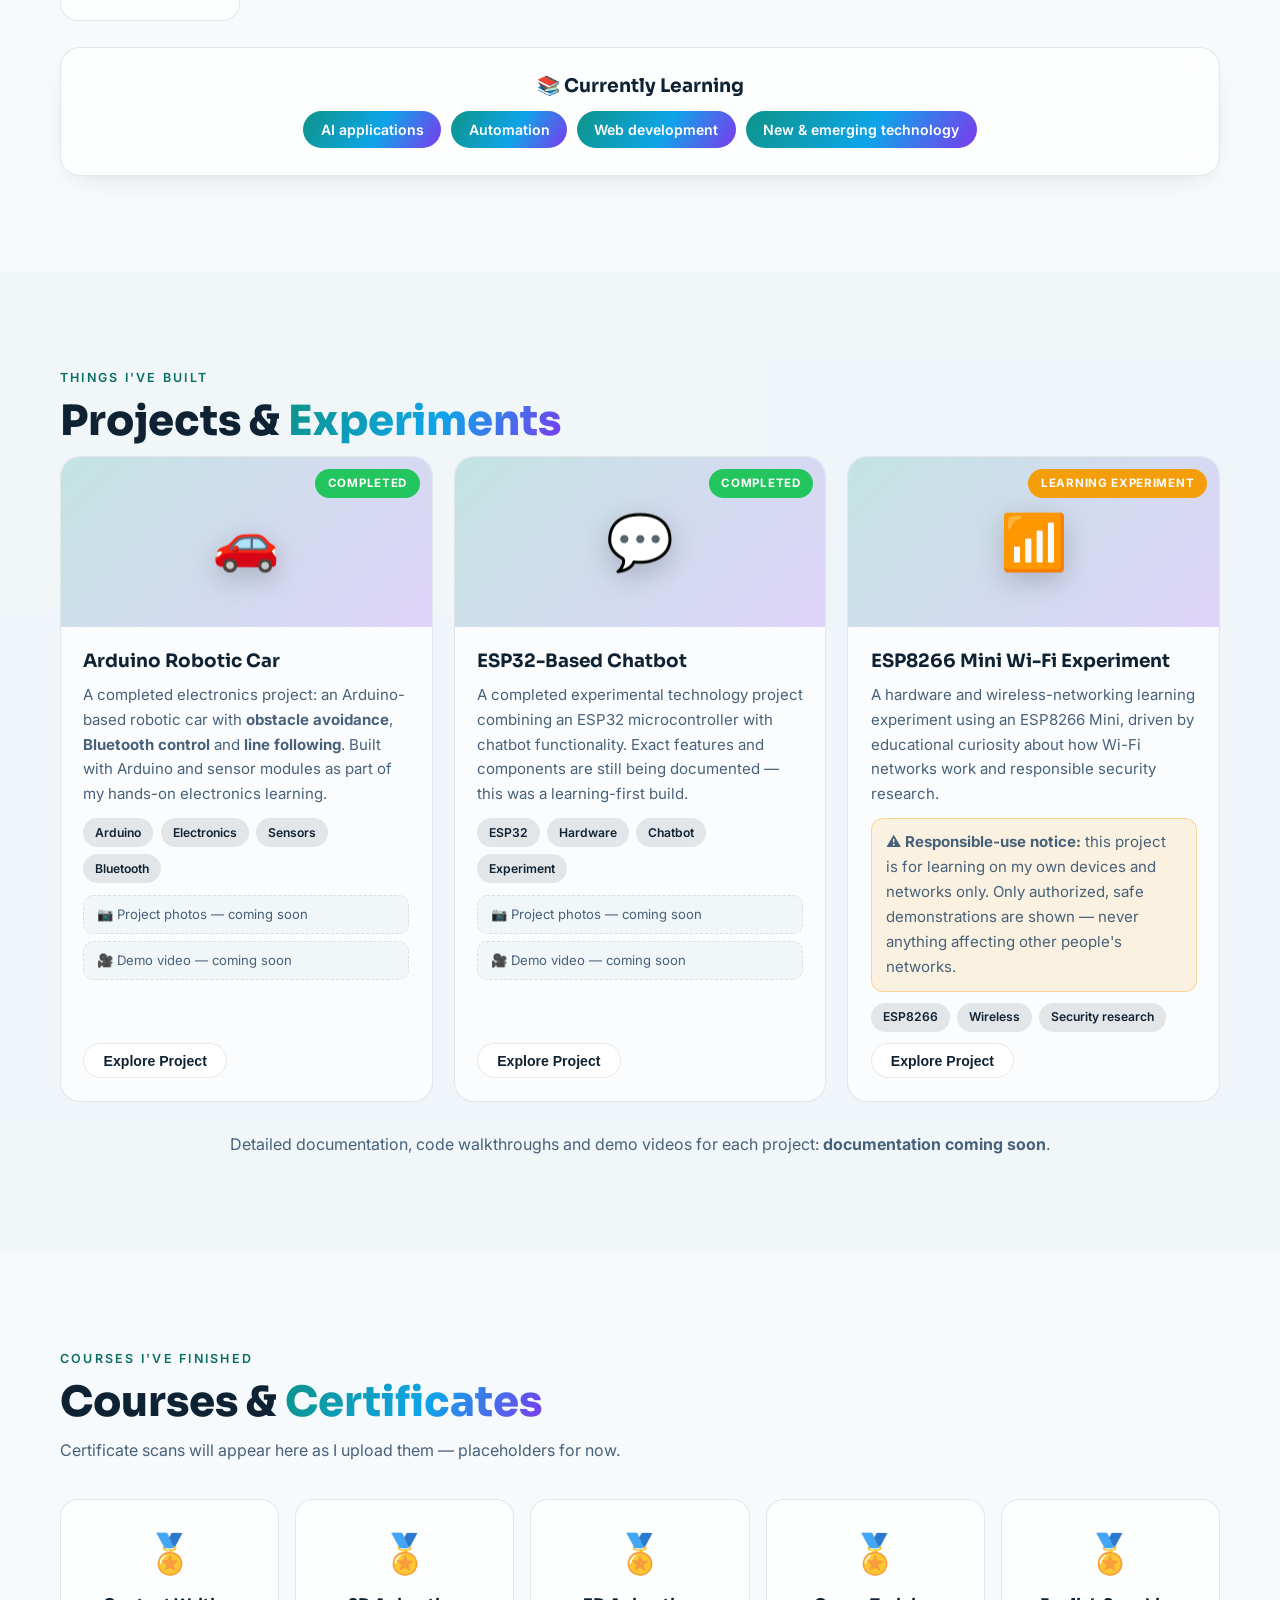
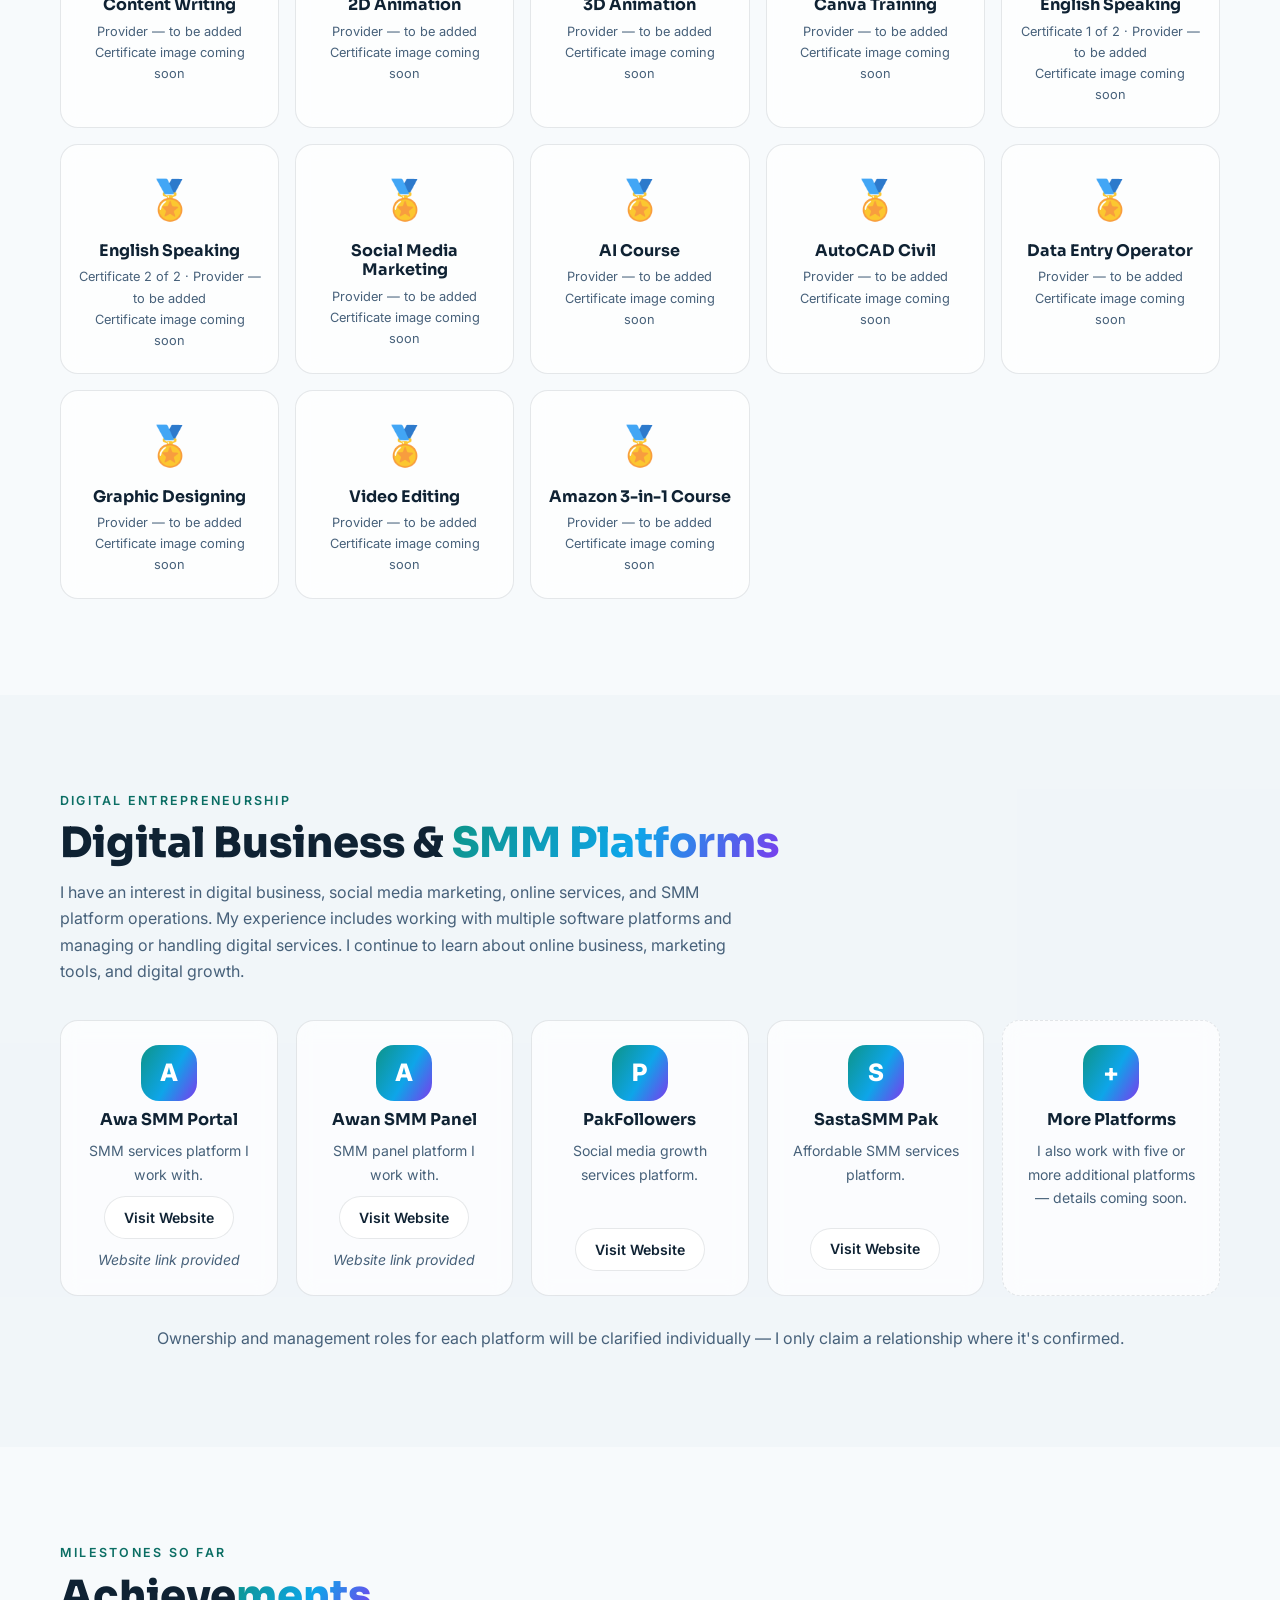
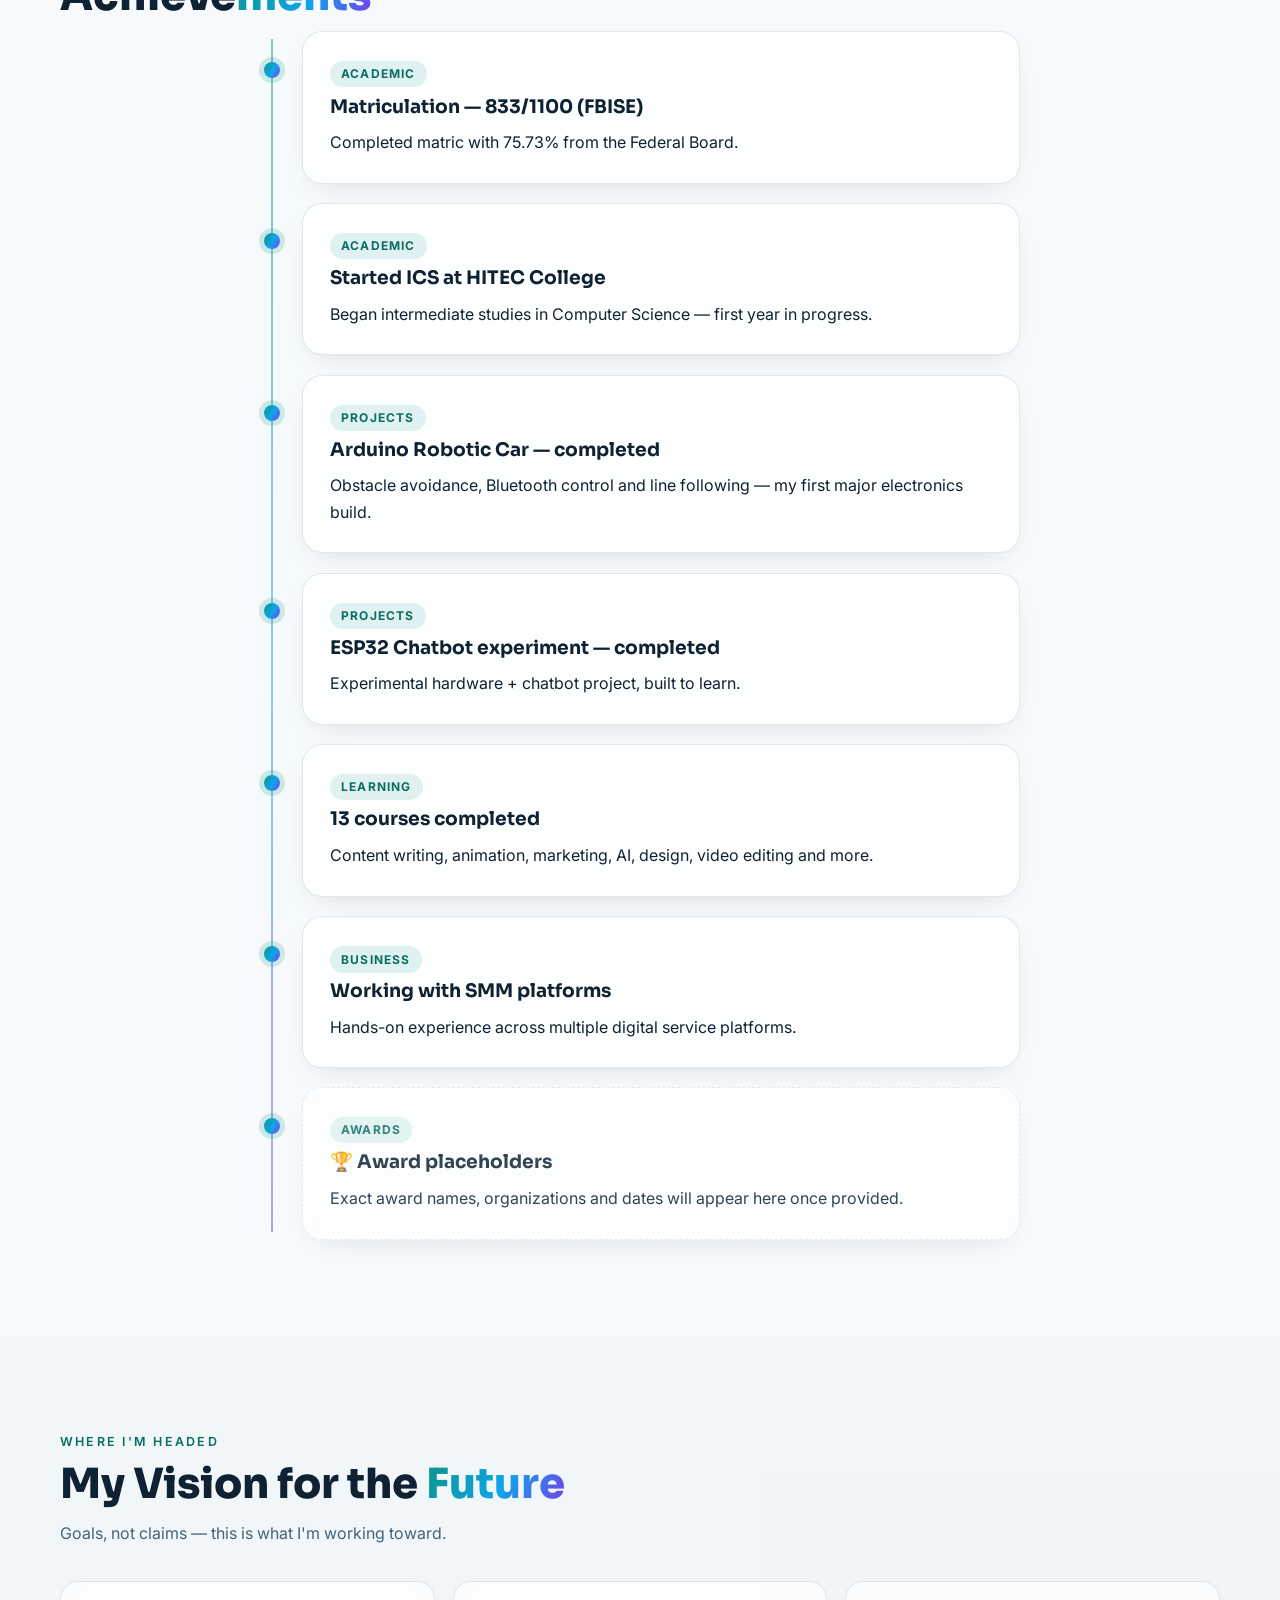
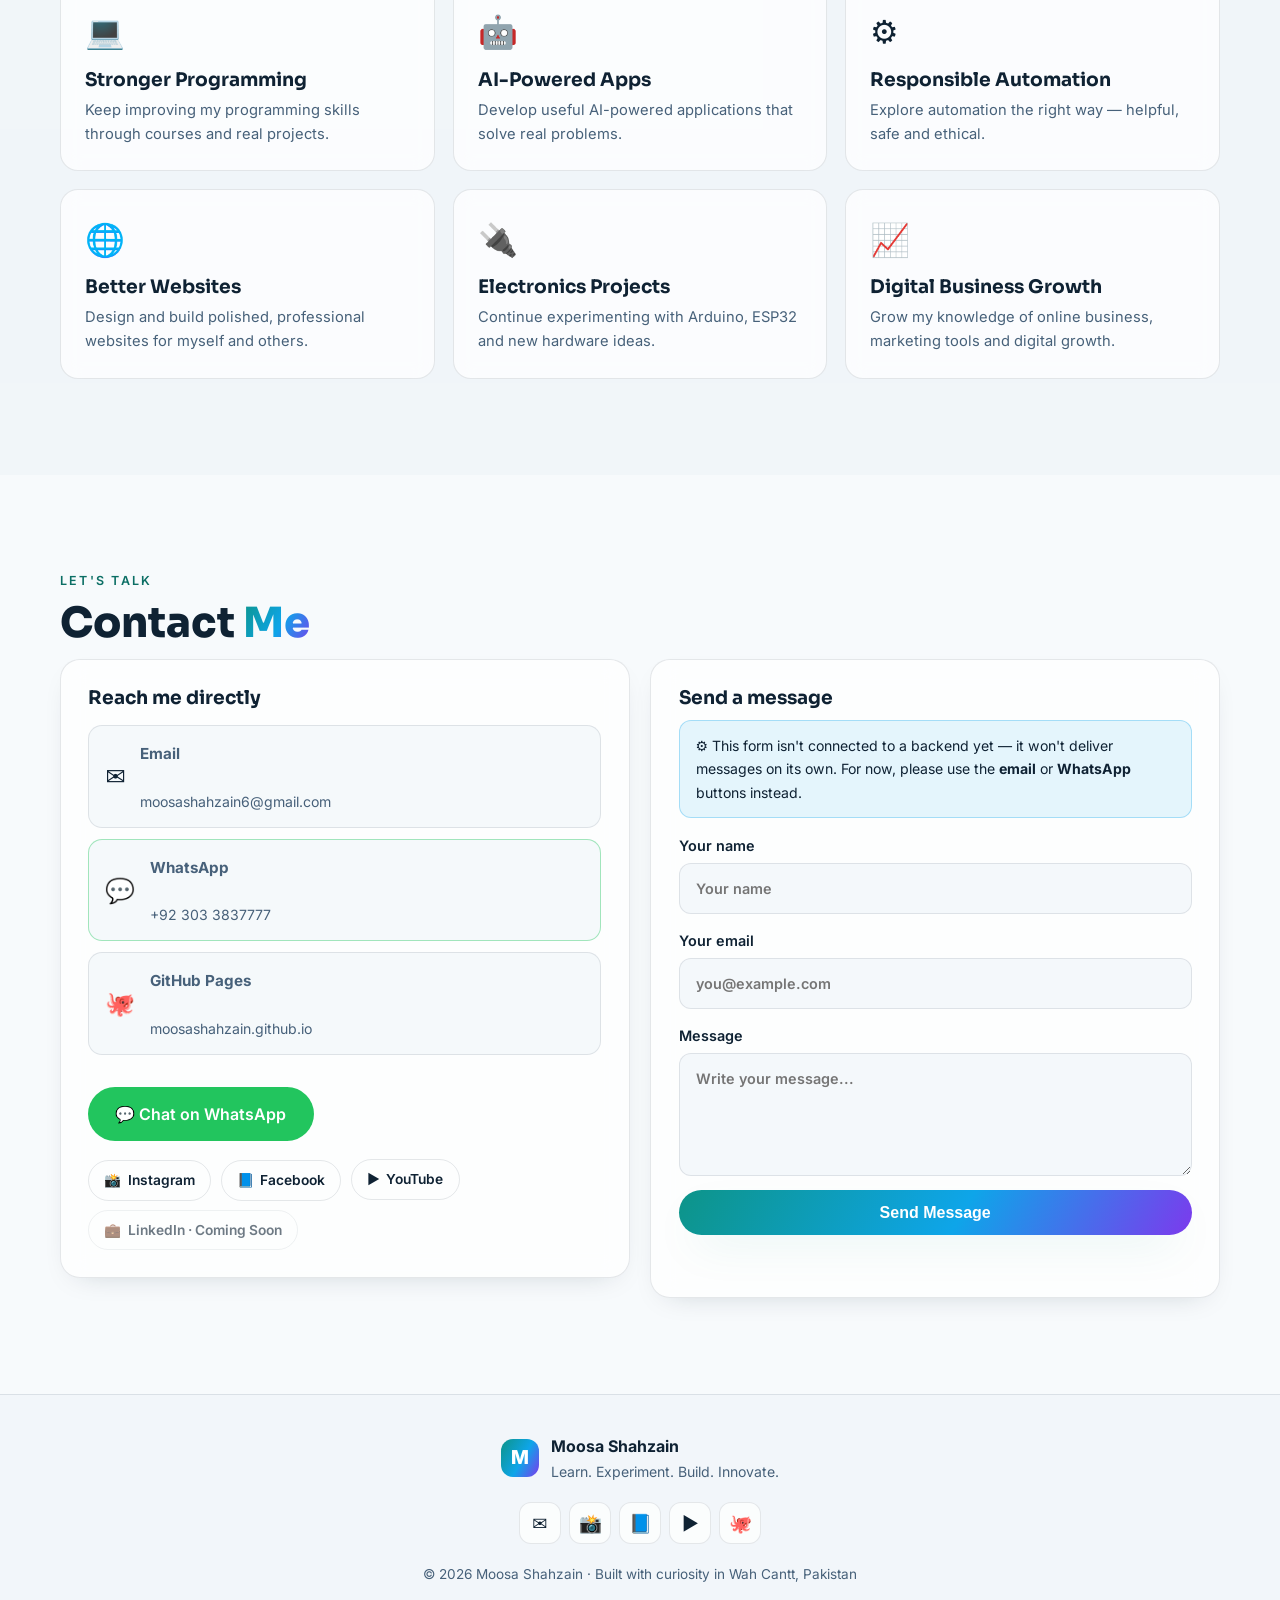
==== commit 5a83fab4: "Embed profile photo as data URI (binary upload unsupported)" ====
--- a/index.html
+++ b/index.html
@@ -88,7 +88,7 @@
       <div class="avatar-scene" id="avatarScene">
         <div class="avatar-ring" aria-hidden="true"></div>
         <div class="avatar-card tilt" id="avatarTilt">
-          <img src="assets/profile.jpg" alt="Illustrated portrait of Moosa Shahzain" width="896" height="1195">
+          <img src="[data-uri]" alt="Illustrated portrait of Moosa Shahzain" width="896" height="1195">
           <div class="avatar-shine" aria-hidden="true"></div>
         </div>
         <div class="float-chip chip-1" aria-hidden="true">⚡ Arduino</div>
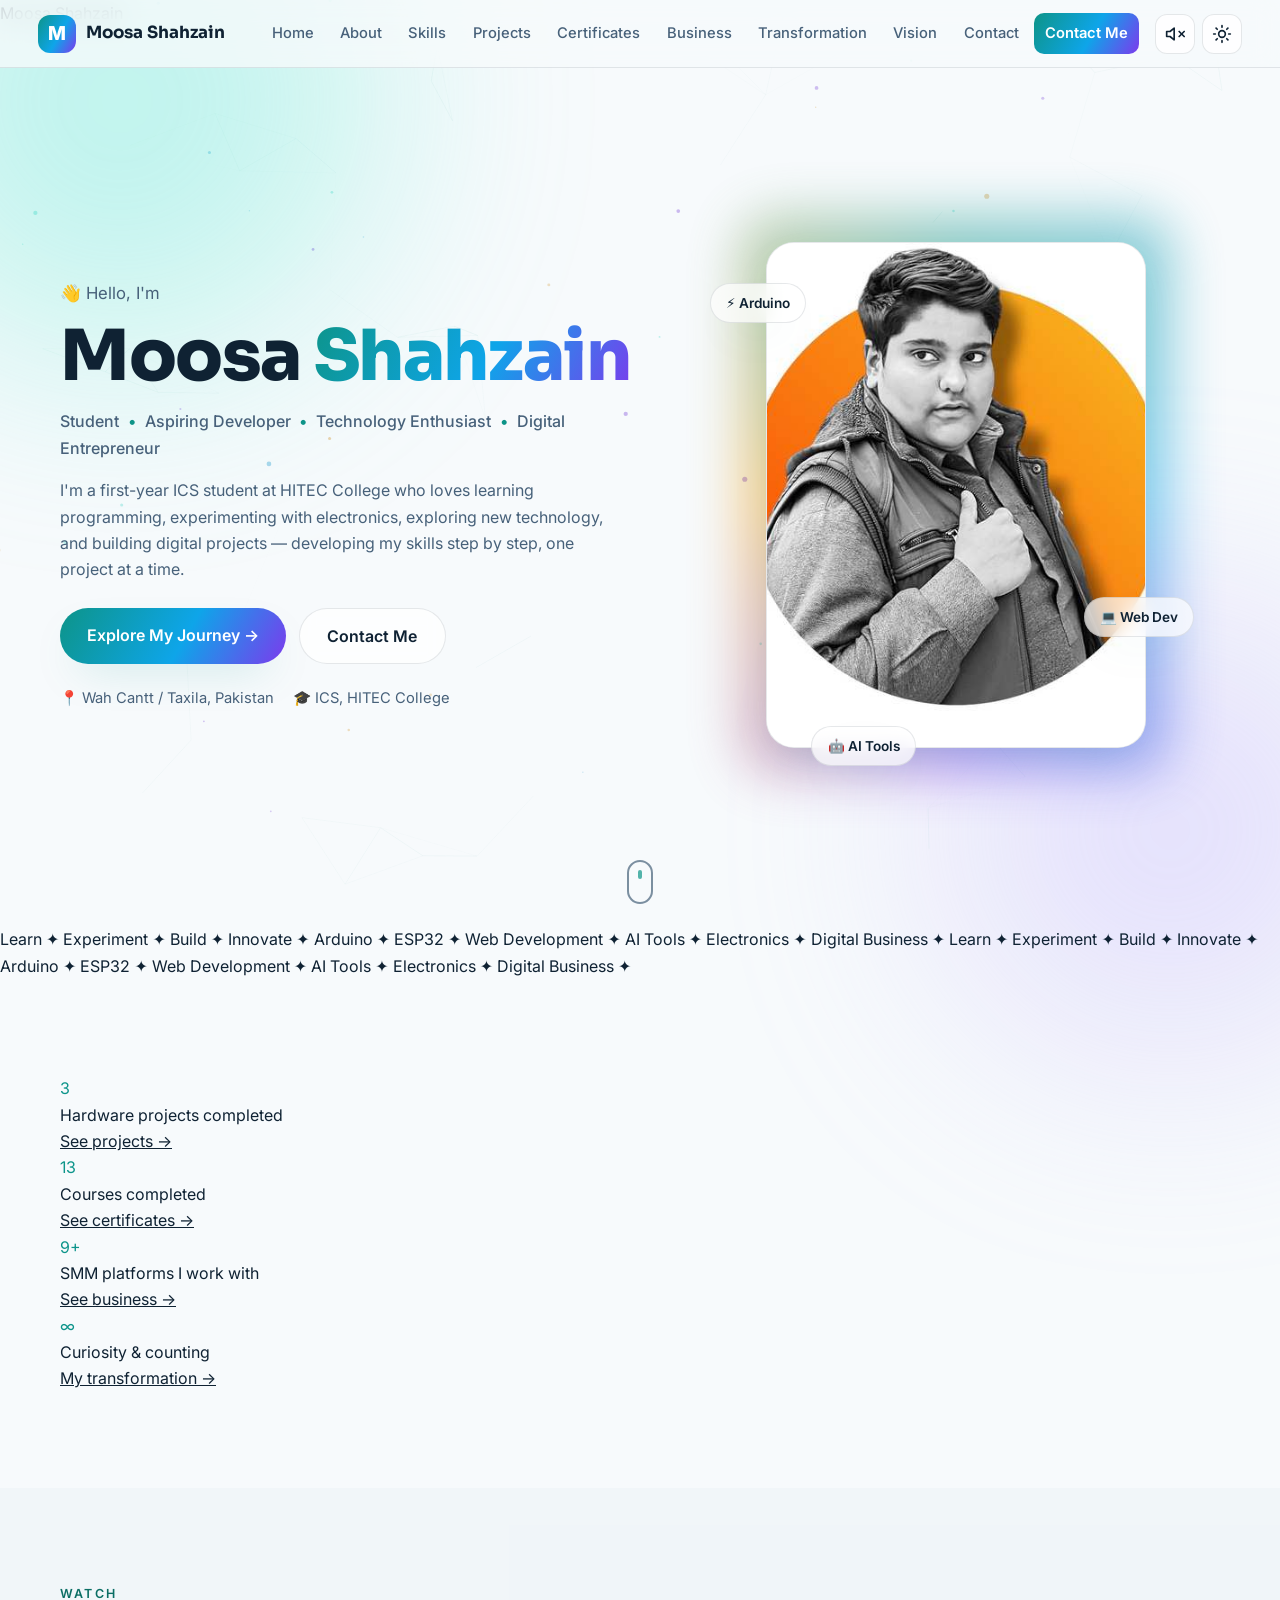
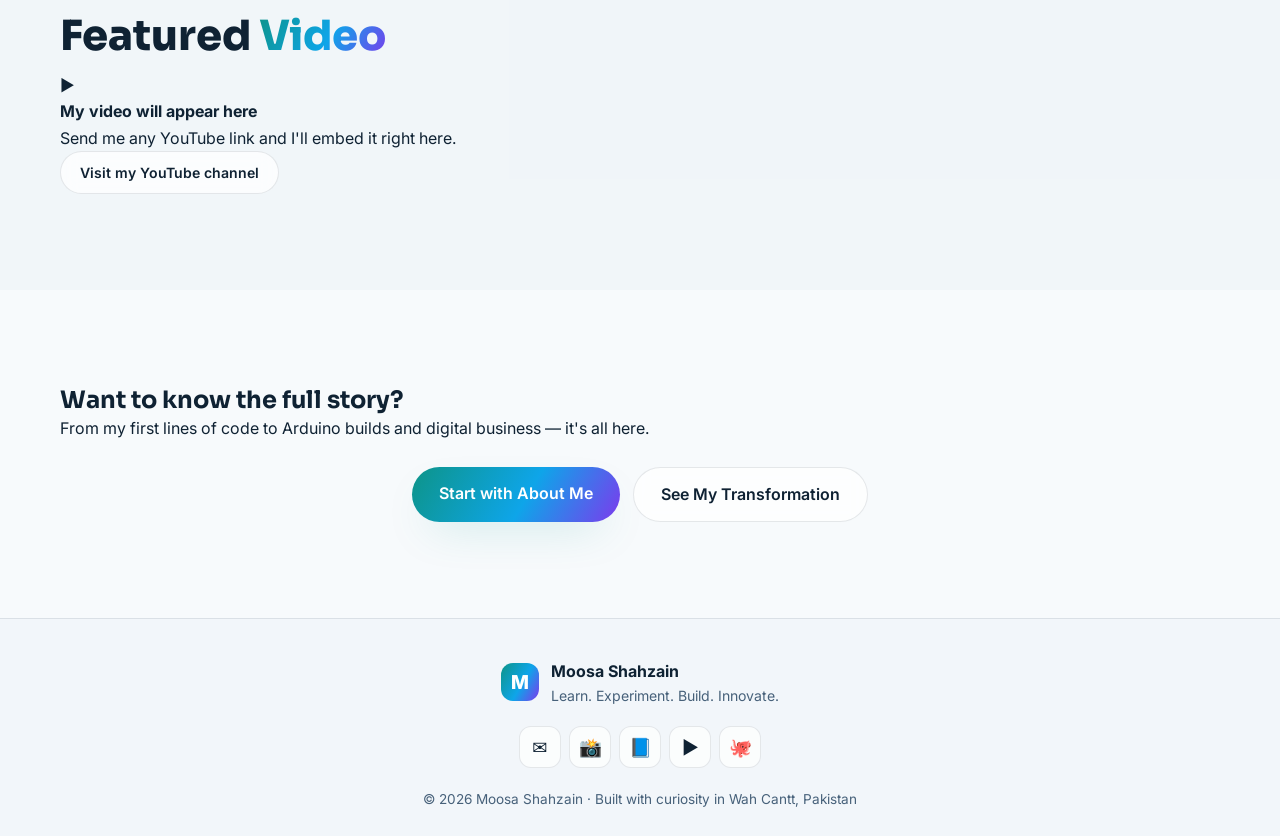
==== commit fdbd1198: "Portfolio v2: home + about pages" ====
--- a/index.html
+++ b/index.html
@@ -3,55 +3,40 @@
 <head>
 <meta charset="UTF-8">
 <meta name="viewport" content="width=device-width, initial-scale=1.0">
-<title>Moosa Shahzain — Student Developer & Technology Enthusiast</title>
-<meta name="description" content="Portfolio of Moosa Shahzain, a first-year ICS student at HITEC College, Pakistan. Programming, electronics, Arduino & ESP projects, digital business and SMM platforms. Learn. Experiment. Build. Innovate.">
+<title>Home — Moosa Shahzain</title>
+<meta name="description" content="Portfolio of Moosa Shahzain — student developer, electronics tinkerer and digital entrepreneur. Learn. Experiment. Build. Innovate.">
 <meta name="author" content="Moosa Shahzain">
-<meta property="og:title" content="Moosa Shahzain — Learn. Experiment. Build. Innovate.">
-<meta property="og:description" content="Student developer portfolio: programming, electronics projects, and digital business.">
+<meta property="og:title" content="Home — Moosa Shahzain">
+<meta property="og:description" content="Portfolio of Moosa Shahzain — student developer, electronics tinkerer and digital entrepreneur. Learn. Experiment. Build. Innovate.">
 <meta property="og:type" content="website">
-<meta property="og:image" content="assets/profile.jpg">
 <link rel="icon" href="data:image/svg+xml,%3Csvg xmlns='http://www.w3.org/2000/svg' viewBox='0 0 64 64'%3E%3Crect width='64' height='64' rx='14' fill='%230d9488'/%3E%3Ctext x='32' y='44' font-family='Arial,sans-serif' font-size='36' font-weight='bold' text-anchor='middle' fill='white'%3EM%3C/text%3E%3C/svg%3E">
 <link rel="preconnect" href="https://fonts.googleapis.com">
 <link rel="preconnect" href="https://fonts.gstatic.com" crossorigin>
 <link href="https://fonts.googleapis.com/css2?family=Sora:wght@400;600;700;800&family=Inter:wght@400;500;600&display=swap" rel="stylesheet">
 <link rel="stylesheet" href="css/styles.css">
 </head>
-<body>
-<a class="skip-link" href="#home">Skip to content</a>
-
-<!-- Loading screen -->
-<div id="loader" aria-hidden="true">
-  <div class="loader-inner">
-    <div class="loader-ring"></div>
-    <p>Moosa Shahzain</p>
-  </div>
-</div>
-
-<!-- Animated background -->
+<body class="">
+<a class="skip-link" href="#main">Skip to content</a>
+<div id="page-wipe" aria-hidden="true"><span>Moosa Shahzain</span></div>
+<div id="loader" aria-hidden="true"><div class="loader-inner"><div class="loader-ring"></div><p>Moosa Shahzain</p></div></div>
 <canvas id="bg-canvas" aria-hidden="true"></canvas>
 <div class="bg-glow bg-glow-1" aria-hidden="true"></div>
 <div class="bg-glow bg-glow-2" aria-hidden="true"></div>
-
-<!-- Navbar -->
 <header class="navbar" id="navbar">
   <nav class="nav-inner" aria-label="Main navigation">
-    <a href="#home" class="brand" aria-label="Moosa Shahzain — home">
-      <span class="brand-mark">M</span>
-      <span class="brand-text">Moosa Shahzain</span>
-    </a>
-    <button class="nav-toggle" id="navToggle" aria-expanded="false" aria-controls="navLinks" aria-label="Open menu">
-      <span></span><span></span><span></span>
-    </button>
+    <a href="index.html" class="brand" aria-label="Moosa Shahzain — home"><span class="brand-mark">M</span><span class="brand-text">Moosa Shahzain</span></a>
+    <button class="nav-toggle" id="navToggle" aria-expanded="false" aria-controls="navLinks" aria-label="Open menu"><span></span><span></span><span></span></button>
     <ul class="nav-links" id="navLinks">
-      <li><a href="#home" class="nav-link">Home</a></li>
-      <li><a href="#about" class="nav-link">About</a></li>
-      <li><a href="#education" class="nav-link">Education</a></li>
-      <li><a href="#skills" class="nav-link">Skills</a></li>
-      <li><a href="#projects" class="nav-link">Projects</a></li>
-      <li><a href="#certificates" class="nav-link">Certificates</a></li>
-      <li><a href="#business" class="nav-link">Business</a></li>
-      <li><a href="#goals" class="nav-link">Vision</a></li>
-      <li><a href="#contact" class="nav-link nav-cta">Contact Me</a></li>
+      <li><a href="index.html" class="nav-link active">Home</a></li>
+      <li><a href="about.html" class="nav-link">About</a></li>
+      <li><a href="skills.html" class="nav-link">Skills</a></li>
+      <li><a href="projects.html" class="nav-link">Projects</a></li>
+      <li><a href="certificates.html" class="nav-link">Certificates</a></li>
+      <li><a href="business.html" class="nav-link">Business</a></li>
+      <li><a href="transformation.html" class="nav-link">Transformation</a></li>
+      <li><a href="vision.html" class="nav-link">Vision</a></li>
+      <li><a href="contact.html" class="nav-link">Contact</a></li>
+      <li><a href="contact.html" class="nav-link nav-cta">Contact Me</a></li>
     </ul>
     <div class="nav-toggles">
       <button id="soundToggle" class="icon-btn" aria-pressed="false" aria-label="Toggle interface sounds (currently off)" title="Interface sounds">
@@ -64,31 +49,27 @@
     </div>
   </nav>
 </header>
+<main id="main">
 
-<main id="main">
-<!-- ============ HERO ============ -->
 <section class="hero" id="home">
   <div class="hero-inner">
-    <div class="hero-copy reveal">
-      <p class="hero-eyebrow">👋 Hello, I'm</p>
-      <h1 class="hero-name">Moosa <span class="grad-text">Shahzain</span></h1>
-      <p class="hero-role">Student <span class="dot">•</span> Aspiring Developer <span class="dot">•</span> Technology Enthusiast <span class="dot">•</span> Digital Entrepreneur</p>
-      <p class="hero-tagline">“Learn. Experiment. Build. Innovate.”</p>
-      <p class="hero-intro">I'm a first-year ICS student at HITEC College who loves learning programming, experimenting with electronics, exploring new technology, and building digital projects — developing my skills step by step, one project at a time.</p>
-      <div class="hero-actions">
-        <a href="#projects" class="btn btn-primary">View My Projects</a>
-        <a href="#contact" class="btn btn-ghost">Contact Me</a>
+    <div class="hero-copy">
+      <p class="hero-eyebrow entrance" style="--d:.05s">👋 Hello, I'm</p>
+      <h1 class="hero-name entrance" style="--d:.15s">Moosa <span class="grad-text">Shahzain</span></h1>
+      <p class="hero-role entrance" style="--d:.25s">Student <span class="dot">•</span> Aspiring Developer <span class="dot">•</span> Technology Enthusiast <span class="dot">•</span> Digital Entrepreneur</p>
+      <p class="hero-tagline entrance" style="--d:.35s"><span id="typewriter" data-text="Learn. Experiment. Build. Innovate."></span><span class="caret" aria-hidden="true"></span></p>
+      <p class="hero-intro entrance" style="--d:.45s">I'm a first-year ICS student at HITEC College who loves learning programming, experimenting with electronics, exploring new technology, and building digital projects — developing my skills step by step, one project at a time.</p>
+      <div class="hero-actions entrance" style="--d:.55s">
+        <a href="about.html" class="btn btn-primary magnetic">Explore My Journey →</a>
+        <a href="contact.html" class="btn btn-ghost magnetic">Contact Me</a>
       </div>
-      <div class="hero-meta">
-        <span>📍 Wah Cantt / Taxila, Pakistan</span>
-        <span>🎓 ICS, HITEC College</span>
-      </div>
+      <div class="hero-meta entrance" style="--d:.65s"><span>📍 Wah Cantt / Taxila, Pakistan</span><span>🎓 ICS, HITEC College</span></div>
     </div>
-    <div class="hero-visual reveal">
+    <div class="hero-visual entrance" style="--d:.4s">
       <div class="avatar-scene" id="avatarScene">
         <div class="avatar-ring" aria-hidden="true"></div>
-        <div class="avatar-card tilt" id="avatarTilt">
-          <img src="[data-uri]" alt="Illustrated portrait of Moosa Shahzain" width="896" height="1195">
+        <div class="avatar-card avatar-circle tilt" id="avatarTilt">
+          <img src="[data-uri]" alt="Moosa Shahzain" width="560" height="560">
           <div class="avatar-shine" aria-hidden="true"></div>
         </div>
         <div class="float-chip chip-1" aria-hidden="true">⚡ Arduino</div>
@@ -97,295 +78,48 @@
       </div>
     </div>
   </div>
-  <a href="#about" class="scroll-hint" aria-label="Scroll to about section"><span></span></a>
+  <a href="#highlights" class="scroll-hint" aria-label="Scroll down"><span></span></a>
 </section>
-
-<!-- ============ ABOUT ============ -->
-<section class="section" id="about">
+<div class="marquee" aria-hidden="true"><div class="marquee-track">
+<span>Learn ✦ Experiment ✦ Build ✦ Innovate ✦ Arduino ✦ ESP32 ✦ Web Development ✦ AI Tools ✦ Electronics ✦ Digital Business ✦&nbsp;</span><span>Learn ✦ Experiment ✦ Build ✦ Innovate ✦ Arduino ✦ ESP32 ✦ Web Development ✦ AI Tools ✦ Electronics ✦ Digital Business ✦&nbsp;</span>
+</div></div>
+<section class="section" id="highlights">
   <div class="container">
-    <p class="section-eyebrow reveal">Get to know me</p>
-    <h2 class="section-title reveal">About <span class="grad-text">Me</span></h2>
-    <div class="about-grid">
-      <div class="glass-card reveal">
-        <h3>Who I am</h3>
-        <p>I'm <strong>Moosa Shahzain</strong>, an ambitious student currently in my first year of ICS at HITEC College in Wah Cantt / Taxila, Pakistan. I'm someone who genuinely enjoys the process of learning — whether that's writing my first lines of JavaScript, wiring up an Arduino circuit, or figuring out how a new AI tool works.</p>
-        <p>I like to <em>experiment</em>: taking things apart (figuratively and literally), testing ideas, and building small projects that teach me something new each time. My goal isn't to pretend I know everything — it's to keep levelling up, step by step, until I can create technology that's genuinely useful to people.</p>
-      </div>
-      <div class="glass-card reveal">
-        <h3>What I do</h3>
-        <ul class="check-list">
-          <li>Learn programming and build small web projects</li>
-          <li>Experiment with electronics — Arduino, ESP32, ESP8266</li>
-          <li>Explore AI tools and automation ideas</li>
-          <li>Create graphics, videos and written content</li>
-          <li>Work with digital business & SMM platforms</li>
-        </ul>
-      </div>
-      <div class="glass-card reveal">
-        <h3>My approach</h3>
-        <p class="tagline-big">“Learn. Experiment.<br>Build. Innovate.”</p>
-        <p>I'm honest about where I stand: a learner building real skills through real projects. Everything on this site marked <strong>completed</strong> is done — everything else is clearly labelled as learning in progress.</p>
+    <div class="stats-row">
+      <div class="stat-card spotlight reveal"><div class="stat-num grad-text">3</div><p>Hardware projects completed</p><a href="projects.html">See projects →</a></div>
+      <div class="stat-card spotlight reveal"><div class="stat-num grad-text">13</div><p>Courses completed</p><a href="certificates.html">See certificates →</a></div>
+      <div class="stat-card spotlight reveal"><div class="stat-num grad-text">9+</div><p>SMM platforms I work with</p><a href="business.html">See business →</a></div>
+      <div class="stat-card spotlight reveal"><div class="stat-num grad-text">∞</div><p>Curiosity & counting</p><a href="transformation.html">My transformation →</a></div>
+    </div>
+  </div>
+</section>
+<section class="section section-alt">
+  <div class="container">
+    <p class="section-eyebrow reveal">Watch</p>
+    <h2 class="section-title reveal">Featured <span class="grad-text">Video</span></h2>
+    <div class="video-frame reveal">
+      <div class="video-ph">
+        <div class="video-play">▶</div>
+        <p><strong>My video will appear here</strong></p>
+        <p class="video-sub">Send me any YouTube link and I'll embed it right here.</p>
+        <a class="btn btn-ghost btn-sm" href="https://youtube.com/@islami_vedios_1" target="_blank" rel="noopener">Visit my YouTube channel</a>
       </div>
     </div>
   </div>
 </section>
-
-<!-- ============ EDUCATION ============ -->
-<section class="section section-alt" id="education">
+<section class="section">
   <div class="container">
-    <p class="section-eyebrow reveal">My background</p>
-    <h2 class="section-title reveal">Educa<span class="grad-text">tion</span></h2>
-    <div class="timeline">
-      <div class="timeline-item reveal">
-        <div class="timeline-dot"></div>
-        <div class="glass-card">
-          <span class="timeline-when">In progress</span>
-          <h3>Intermediate in Computer Science (ICS)</h3>
-          <p class="timeline-org">HITEC College — Wah Cantt / Taxila, Pakistan</p>
-          <p>First-year ICS student, building foundations in computer science, programming and mathematics.</p>
-        </div>
-      </div>
-      <div class="timeline-item reveal">
-        <div class="timeline-dot"></div>
-        <div class="glass-card">
-          <span class="timeline-when">Completed</span>
-          <h3>Matriculation — FBISE</h3>
-          <p class="timeline-org">Federal Board of Intermediate and Secondary Education</p>
-          <p class="score-line"><strong>833 / 1100</strong> <span class="score-pct">75.73%</span></p>
-        </div>
-      </div>
-    </div>
-  </div>
-</section>
-
-<!-- ============ SKILLS ============ -->
-<section class="section" id="skills">
-  <div class="container">
-    <p class="section-eyebrow reveal">What I'm working with</p>
-    <h2 class="section-title reveal">Skills & <span class="grad-text">Learning Journey</span></h2>
-    <p class="section-sub reveal">Honest levels — I'm a learner, and I'm proud of the progress so far.</p>
-    <div class="skills-grid">
-      <div class="skill-card tilt reveal"><div class="skill-icon">🌐</div><h3>HTML</h3><span class="level level-practicing">Practicing</span></div>
-      <div class="skill-card tilt reveal"><div class="skill-icon">🎨</div><h3>CSS</h3><span class="level level-practicing">Practicing</span></div>
-      <div class="skill-card tilt reveal"><div class="skill-icon">⚡</div><h3>JavaScript</h3><span class="level level-learning">Learning</span></div>
-      <div class="skill-card tilt reveal"><div class="skill-icon">🐍</div><h3>Python</h3><span class="level level-learning">Learning</span></div>
-      <div class="skill-card tilt reveal"><div class="skill-icon">🤖</div><h3>Basic AI Tool Usage</h3><span class="level level-practicing">Practicing</span></div>
-      <div class="skill-card tilt reveal"><div class="skill-icon">🖌️</div><h3>Canva & Graphic Design</h3><span class="level level-practicing">Practicing</span></div>
-      <div class="skill-card tilt reveal"><div class="skill-icon">🎬</div><h3>Video Editing</h3><span class="level level-practicing">Practicing</span></div>
-      <div class="skill-card tilt reveal"><div class="skill-icon">✍️</div><h3>Content Writing</h3><span class="level level-practicing">Practicing</span></div>
-      <div class="skill-card tilt reveal"><div class="skill-icon">📣</div><h3>Social Media Marketing</h3><span class="level level-practicing">Practicing</span></div>
-      <div class="skill-card tilt reveal"><div class="skill-icon">🧊</div><h3>2D & 3D Animation</h3><span class="level level-learning">Learning</span></div>
-      <div class="skill-card tilt reveal"><div class="skill-icon">🔌</div><h3>Electronics & Arduino</h3><span class="level level-practicing">Practicing</span></div>
-      <div class="skill-card tilt reveal"><div class="skill-icon">📡</div><h3>ESP32 & ESP8266 Projects</h3><span class="level level-learning">Learning</span></div>
-      <div class="skill-card tilt reveal"><div class="skill-icon">⌨️</div><h3>Data Entry & Digital Services</h3><span class="level level-practicing">Practicing</span></div>
-    </div>
-    <div class="learning-now glass-card reveal">
-      <h3>📚 Currently Learning</h3>
-      <div class="learning-tags">
-        <span>AI applications</span><span>Automation</span><span>Web development</span><span>New & emerging technology</span>
-      </div>
-    </div>
-  </div>
-</section>
-
-<!-- ============ PROJECTS ============ -->
-<section class="section section-alt" id="projects">
-  <div class="container">
-    <p class="section-eyebrow reveal">Things I've built</p>
-    <h2 class="section-title reveal">Projects & <span class="grad-text">Experiments</span></h2>
-    <div class="projects-grid">
-      <article class="project-card tilt reveal">
-        <div class="project-media"><span class="project-emoji">🚗</span><span class="project-status status-done">Completed</span></div>
-        <div class="project-body">
-          <h3>Arduino Robotic Car</h3>
-          <p>A completed electronics project: an Arduino-based robotic car with <strong>obstacle avoidance</strong>, <strong>Bluetooth control</strong> and <strong>line following</strong>. Built with Arduino and sensor modules as part of my hands-on electronics learning.</p>
-          <div class="tech-tags"><span>Arduino</span><span>Electronics</span><span>Sensors</span><span>Bluetooth</span></div>
-          <div class="project-gallery"><span class="gallery-ph">📷 Project photos — coming soon</span><span class="gallery-ph">🎥 Demo video — coming soon</span></div>
-          <button class="btn btn-ghost btn-sm explore-btn" data-project="Arduino Robotic Car">Explore Project</button>
-        </div>
-      </article>
-      <article class="project-card tilt reveal">
-        <div class="project-media"><span class="project-emoji">💬</span><span class="project-status status-done">Completed</span></div>
-        <div class="project-body">
-          <h3>ESP32-Based Chatbot</h3>
-          <p>A completed experimental technology project combining an ESP32 microcontroller with chatbot functionality. Exact features and components are still being documented — this was a learning-first build.</p>
-          <div class="tech-tags"><span>ESP32</span><span>Hardware</span><span>Chatbot</span><span>Experiment</span></div>
-          <div class="project-gallery"><span class="gallery-ph">📷 Project photos — coming soon</span><span class="gallery-ph">🎥 Demo video — coming soon</span></div>
-          <button class="btn btn-ghost btn-sm explore-btn" data-project="ESP32-Based Chatbot">Explore Project</button>
-        </div>
-      </article>
-      <article class="project-card tilt reveal">
-        <div class="project-media"><span class="project-emoji">📶</span><span class="project-status status-learning">Learning experiment</span></div>
-        <div class="project-body">
-          <h3>ESP8266 Mini Wi-Fi Experiment</h3>
-          <p>A hardware and wireless-networking learning experiment using an ESP8266 Mini, driven by educational curiosity about how Wi-Fi networks work and responsible security research.</p>
-          <p class="responsible-note">⚠️ <strong>Responsible-use notice:</strong> this project is for learning on my own devices and networks only. Only authorized, safe demonstrations are shown — never anything affecting other people's networks.</p>
-          <div class="tech-tags"><span>ESP8266</span><span>Wireless</span><span>Security research</span></div>
-          <button class="btn btn-ghost btn-sm explore-btn" data-project="ESP8266 Mini Wi-Fi Experiment">Explore Project</button>
-        </div>
-      </article>
-    </div>
-    <p class="doc-note reveal">Detailed documentation, code walkthroughs and demo videos for each project: <strong>documentation coming soon</strong>.</p>
-  </div>
-</section>
-
-<!-- ============ CERTIFICATES ============ -->
-<section class="section" id="certificates">
-  <div class="container">
-    <p class="section-eyebrow reveal">Courses I've finished</p>
-    <h2 class="section-title reveal">Courses & <span class="grad-text">Certificates</span></h2>
-    <p class="section-sub reveal">Certificate scans will appear here as I upload them — placeholders for now.</p>
-    <div class="certs-grid">
-      <div class="cert-card reveal"><div class="cert-ph">🏅</div><h3>Content Writing</h3><p class="cert-meta">Provider — to be added<br>Certificate image coming soon</p></div>
-      <div class="cert-card reveal"><div class="cert-ph">🏅</div><h3>2D Animation</h3><p class="cert-meta">Provider — to be added<br>Certificate image coming soon</p></div>
-      <div class="cert-card reveal"><div class="cert-ph">🏅</div><h3>3D Animation</h3><p class="cert-meta">Provider — to be added<br>Certificate image coming soon</p></div>
-      <div class="cert-card reveal"><div class="cert-ph">🏅</div><h3>Canva Training</h3><p class="cert-meta">Provider — to be added<br>Certificate image coming soon</p></div>
-      <div class="cert-card reveal"><div class="cert-ph">🏅</div><h3>English Speaking</h3><p class="cert-meta">Certificate 1 of 2 · Provider — to be added<br>Certificate image coming soon</p></div>
-      <div class="cert-card reveal"><div class="cert-ph">🏅</div><h3>English Speaking</h3><p class="cert-meta">Certificate 2 of 2 · Provider — to be added<br>Certificate image coming soon</p></div>
-      <div class="cert-card reveal"><div class="cert-ph">🏅</div><h3>Social Media Marketing</h3><p class="cert-meta">Provider — to be added<br>Certificate image coming soon</p></div>
-      <div class="cert-card reveal"><div class="cert-ph">🏅</div><h3>AI Course</h3><p class="cert-meta">Provider — to be added<br>Certificate image coming soon</p></div>
-      <div class="cert-card reveal"><div class="cert-ph">🏅</div><h3>AutoCAD Civil</h3><p class="cert-meta">Provider — to be added<br>Certificate image coming soon</p></div>
-      <div class="cert-card reveal"><div class="cert-ph">🏅</div><h3>Data Entry Operator</h3><p class="cert-meta">Provider — to be added<br>Certificate image coming soon</p></div>
-      <div class="cert-card reveal"><div class="cert-ph">🏅</div><h3>Graphic Designing</h3><p class="cert-meta">Provider — to be added<br>Certificate image coming soon</p></div>
-      <div class="cert-card reveal"><div class="cert-ph">🏅</div><h3>Video Editing</h3><p class="cert-meta">Provider — to be added<br>Certificate image coming soon</p></div>
-      <div class="cert-card reveal"><div class="cert-ph">🏅</div><h3>Amazon 3-in-1 Course</h3><p class="cert-meta">Provider — to be added<br>Certificate image coming soon</p></div>
-    </div>
-  </div>
-</section>
-
-<!-- ============ BUSINESS / SMM ============ -->
-<section class="section section-alt" id="business">
-  <div class="container">
-    <p class="section-eyebrow reveal">Digital entrepreneurship</p>
-    <h2 class="section-title reveal">Digital Business & <span class="grad-text">SMM Platforms</span></h2>
-    <p class="section-sub reveal">I have an interest in digital business, social media marketing, online services, and SMM platform operations. My experience includes working with multiple software platforms and managing or handling digital services. I continue to learn about online business, marketing tools, and digital growth.</p>
-    <div class="biz-grid">
-      <article class="biz-card tilt reveal">
-        <div class="biz-logo">A</div>
-        <h3>Awa SMM Portal</h3>
-        <p>SMM services platform I work with.</p>
-        <a class="btn btn-ghost btn-sm" href="https://awasmmportal.com" target="_blank" rel="noopener">Visit Website</a>
-        <p class="link-note">Website link provided</p>
-      </article>
-      <article class="biz-card tilt reveal">
-        <div class="biz-logo">A</div>
-        <h3>Awan SMM Panel</h3>
-        <p>SMM panel platform I work with.</p>
-        <a class="btn btn-ghost btn-sm" href="https://awansmmpanel.com" target="_blank" rel="noopener">Visit Website</a>
-        <p class="link-note">Website link provided</p>
-      </article>
-      <article class="biz-card tilt reveal">
-        <div class="biz-logo">P</div>
-        <h3>PakFollowers</h3>
-        <p>Social media growth services platform.</p>
-        <a class="btn btn-ghost btn-sm" href="https://pakfollowers.com" target="_blank" rel="noopener">Visit Website</a>
-      </article>
-      <article class="biz-card tilt reveal">
-        <div class="biz-logo">S</div>
-        <h3>SastaSMM Pak</h3>
-        <p>Affordable SMM services platform.</p>
-        <a class="btn btn-ghost btn-sm" href="https://sastasmmpak.com" target="_blank" rel="noopener">Visit Website</a>
-      </article>
-      <article class="biz-card biz-more reveal">
-        <div class="biz-logo">+</div>
-        <h3>More Platforms</h3>
-        <p>I also work with five or more additional platforms — details coming soon.</p>
-      </article>
-    </div>
-    <p class="doc-note reveal">Ownership and management roles for each platform will be clarified individually — I only claim a relationship where it's confirmed.</p>
-  </div>
-</section>
-
-<!-- ============ ACHIEVEMENTS ============ -->
-<section class="section" id="achievements">
-  <div class="container">
-    <p class="section-eyebrow reveal">Milestones so far</p>
-    <h2 class="section-title reveal">Achieve<span class="grad-text">ments</span></h2>
-    <div class="timeline">
-      <div class="timeline-item reveal"><div class="timeline-dot"></div><div class="glass-card"><span class="timeline-when">Academic</span><h3>Matriculation — 833/1100 (FBISE)</h3><p>Completed matric with 75.73% from the Federal Board.</p></div></div>
-      <div class="timeline-item reveal"><div class="timeline-dot"></div><div class="glass-card"><span class="timeline-when">Academic</span><h3>Started ICS at HITEC College</h3><p>Began intermediate studies in Computer Science — first year in progress.</p></div></div>
-      <div class="timeline-item reveal"><div class="timeline-dot"></div><div class="glass-card"><span class="timeline-when">Projects</span><h3>Arduino Robotic Car — completed</h3><p>Obstacle avoidance, Bluetooth control and line following — my first major electronics build.</p></div></div>
-      <div class="timeline-item reveal"><div class="timeline-dot"></div><div class="glass-card"><span class="timeline-when">Projects</span><h3>ESP32 Chatbot experiment — completed</h3><p>Experimental hardware + chatbot project, built to learn.</p></div></div>
-      <div class="timeline-item reveal"><div class="timeline-dot"></div><div class="glass-card"><span class="timeline-when">Learning</span><h3>13 courses completed</h3><p>Content writing, animation, marketing, AI, design, video editing and more.</p></div></div>
-      <div class="timeline-item reveal"><div class="timeline-dot"></div><div class="glass-card"><span class="timeline-when">Business</span><h3>Working with SMM platforms</h3><p>Hands-on experience across multiple digital service platforms.</p></div></div>
-      <div class="timeline-item timeline-ph reveal"><div class="timeline-dot"></div><div class="glass-card glass-ph"><span class="timeline-when">Awards</span><h3>🏆 Award placeholders</h3><p>Exact award names, organizations and dates will appear here once provided.</p></div></div>
-    </div>
-  </div>
-</section>
-
-<!-- ============ GOALS ============ -->
-<section class="section section-alt" id="goals">
-  <div class="container">
-    <p class="section-eyebrow reveal">Where I'm headed</p>
-    <h2 class="section-title reveal">My Vision for the <span class="grad-text">Future</span></h2>
-    <p class="section-sub reveal">Goals, not claims — this is what I'm working toward.</p>
-    <div class="goals-grid">
-      <div class="goal-card reveal"><div class="goal-icon">💻</div><h3>Stronger Programming</h3><p>Keep improving my programming skills through courses and real projects.</p></div>
-      <div class="goal-card reveal"><div class="goal-icon">🤖</div><h3>AI-Powered Apps</h3><p>Develop useful AI-powered applications that solve real problems.</p></div>
-      <div class="goal-card reveal"><div class="goal-icon">⚙️</div><h3>Responsible Automation</h3><p>Explore automation the right way — helpful, safe and ethical.</p></div>
-      <div class="goal-card reveal"><div class="goal-icon">🌐</div><h3>Better Websites</h3><p>Design and build polished, professional websites for myself and others.</p></div>
-      <div class="goal-card reveal"><div class="goal-icon">🔌</div><h3>Electronics Projects</h3><p>Continue experimenting with Arduino, ESP32 and new hardware ideas.</p></div>
-      <div class="goal-card reveal"><div class="goal-icon">📈</div><h3>Digital Business Growth</h3><p>Grow my knowledge of online business, marketing tools and digital growth.</p></div>
-    </div>
-  </div>
-</section>
-
-<!-- ============ CONTACT ============ -->
-<section class="section" id="contact">
-  <div class="container">
-    <p class="section-eyebrow reveal">Let's talk</p>
-    <h2 class="section-title reveal">Contact <span class="grad-text">Me</span></h2>
-    <div class="contact-grid">
-      <div class="glass-card reveal">
-        <h3>Reach me directly</h3>
-        <div class="contact-rows">
-          <a class="contact-row" href="mailto:moosashahzain6@gmail.com">
-            <span class="contact-icon">✉️</span>
-            <span><strong>Email</strong><br>moosashahzain6@gmail.com</span>
-          </a>
-          <a class="contact-row wa-row" href="https://wa.me/923033837777?text=Assalam%20o%20Alaikum!%20I%20visited%20your%20portfolio%20website%20and%20would%20like%20to%20contact%20you." target="_blank" rel="noopener">
-            <span class="contact-icon">💬</span>
-            <span><strong>WhatsApp</strong><br>+92 303 3837777</span>
-          </a>
-          <a class="contact-row" href="https://moosashahzain.github.io/" target="_blank" rel="noopener">
-            <span class="contact-icon">🐙</span>
-            <span><strong>GitHub Pages</strong><br>moosashahzain.github.io</span>
-          </a>
-        </div>
-        <a class="btn btn-whatsapp" href="https://wa.me/923033837777?text=Assalam%20o%20Alaikum!%20I%20visited%20your%20portfolio%20website%20and%20would%20like%20to%20contact%20you." target="_blank" rel="noopener">💬 Chat on WhatsApp</a>
-        <div class="social-row">
-          <a href="https://instagram.com/throughmoosa" target="_blank" rel="noopener" aria-label="Instagram"><span>📸</span>Instagram</a>
-          <a href="https://www.facebook.com/share/19rod9Sw9b/" target="_blank" rel="noopener" aria-label="Facebook"><span>📘</span>Facebook</a>
-          <a href="https://youtube.com/@islami_vedios_1" target="_blank" rel="noopener" aria-label="YouTube"><span>▶️</span>YouTube</a>
-          <span class="social-soon" aria-label="LinkedIn coming soon"><span>💼</span>LinkedIn · Coming Soon</span>
-        </div>
-      </div>
-      <div class="glass-card reveal">
-        <h3>Send a message</h3>
-        <p class="form-note">⚙️ This form isn't connected to a backend yet — it won't deliver messages on its own. For now, please use the <strong>email</strong> or <strong>WhatsApp</strong> buttons instead.</p>
-        <form id="contactForm" novalidate>
-          <label>Your name<input type="text" name="name" id="cfName" required autocomplete="name" placeholder="Your name"></label>
-          <label>Your email<input type="email" name="email" id="cfEmail" required autocomplete="email" placeholder="you@example.com"></label>
-          <label>Message<textarea name="message" id="cfMsg" rows="4" required placeholder="Write your message..."></textarea></label>
-          <button type="submit" class="btn btn-primary">Send Message</button>
-          <p class="form-status" id="formStatus" role="status" aria-live="polite"></p>
-        </form>
-      </div>
+    <div class="cta-banner reveal">
+      <h2>Want to know the full story?</h2>
+      <p>From my first lines of code to Arduino builds and digital business — it's all here.</p>
+      <div class="hero-actions" style="justify-content:center"><a href="about.html" class="btn btn-primary magnetic">Start with About Me</a><a href="transformation.html" class="btn btn-ghost magnetic">See My Transformation</a></div>
     </div>
   </div>
 </section>
 </main>
-
-<!-- ============ FOOTER ============ -->
 <footer class="footer">
   <div class="container footer-inner">
-    <div class="footer-brand">
-      <span class="brand-mark">M</span>
-      <div>
-        <strong>Moosa Shahzain</strong>
-        <p>Learn. Experiment. Build. Innovate.</p>
-      </div>
-    </div>
+    <div class="footer-brand"><span class="brand-mark">M</span><div><strong>Moosa Shahzain</strong><p>Learn. Experiment. Build. Innovate.</p></div></div>
     <div class="footer-links">
       <a href="mailto:moosashahzain6@gmail.com" aria-label="Email">✉️</a>
       <a href="https://instagram.com/throughmoosa" target="_blank" rel="noopener" aria-label="Instagram">📸</a>
@@ -396,19 +130,7 @@
     <p class="footer-copy">© <span id="year"></span> Moosa Shahzain · Built with curiosity in Wah Cantt, Pakistan</p>
   </div>
 </footer>
-
 <button id="backTop" aria-label="Back to top" title="Back to top">↑</button>
-
-<!-- Project modal -->
-<div class="modal" id="projectModal" role="dialog" aria-modal="true" aria-labelledby="modalTitle" hidden>
-  <div class="modal-card glass-card">
-    <button class="modal-close" id="modalClose" aria-label="Close">✕</button>
-    <h3 id="modalTitle"></h3>
-    <p id="modalBody"></p>
-    <p class="doc-note">Full documentation, photos and demo video: <strong>coming soon</strong>.</p>
-  </div>
-</div>
-
 <script src="js/main.js"></script>
 </body>
 </html>
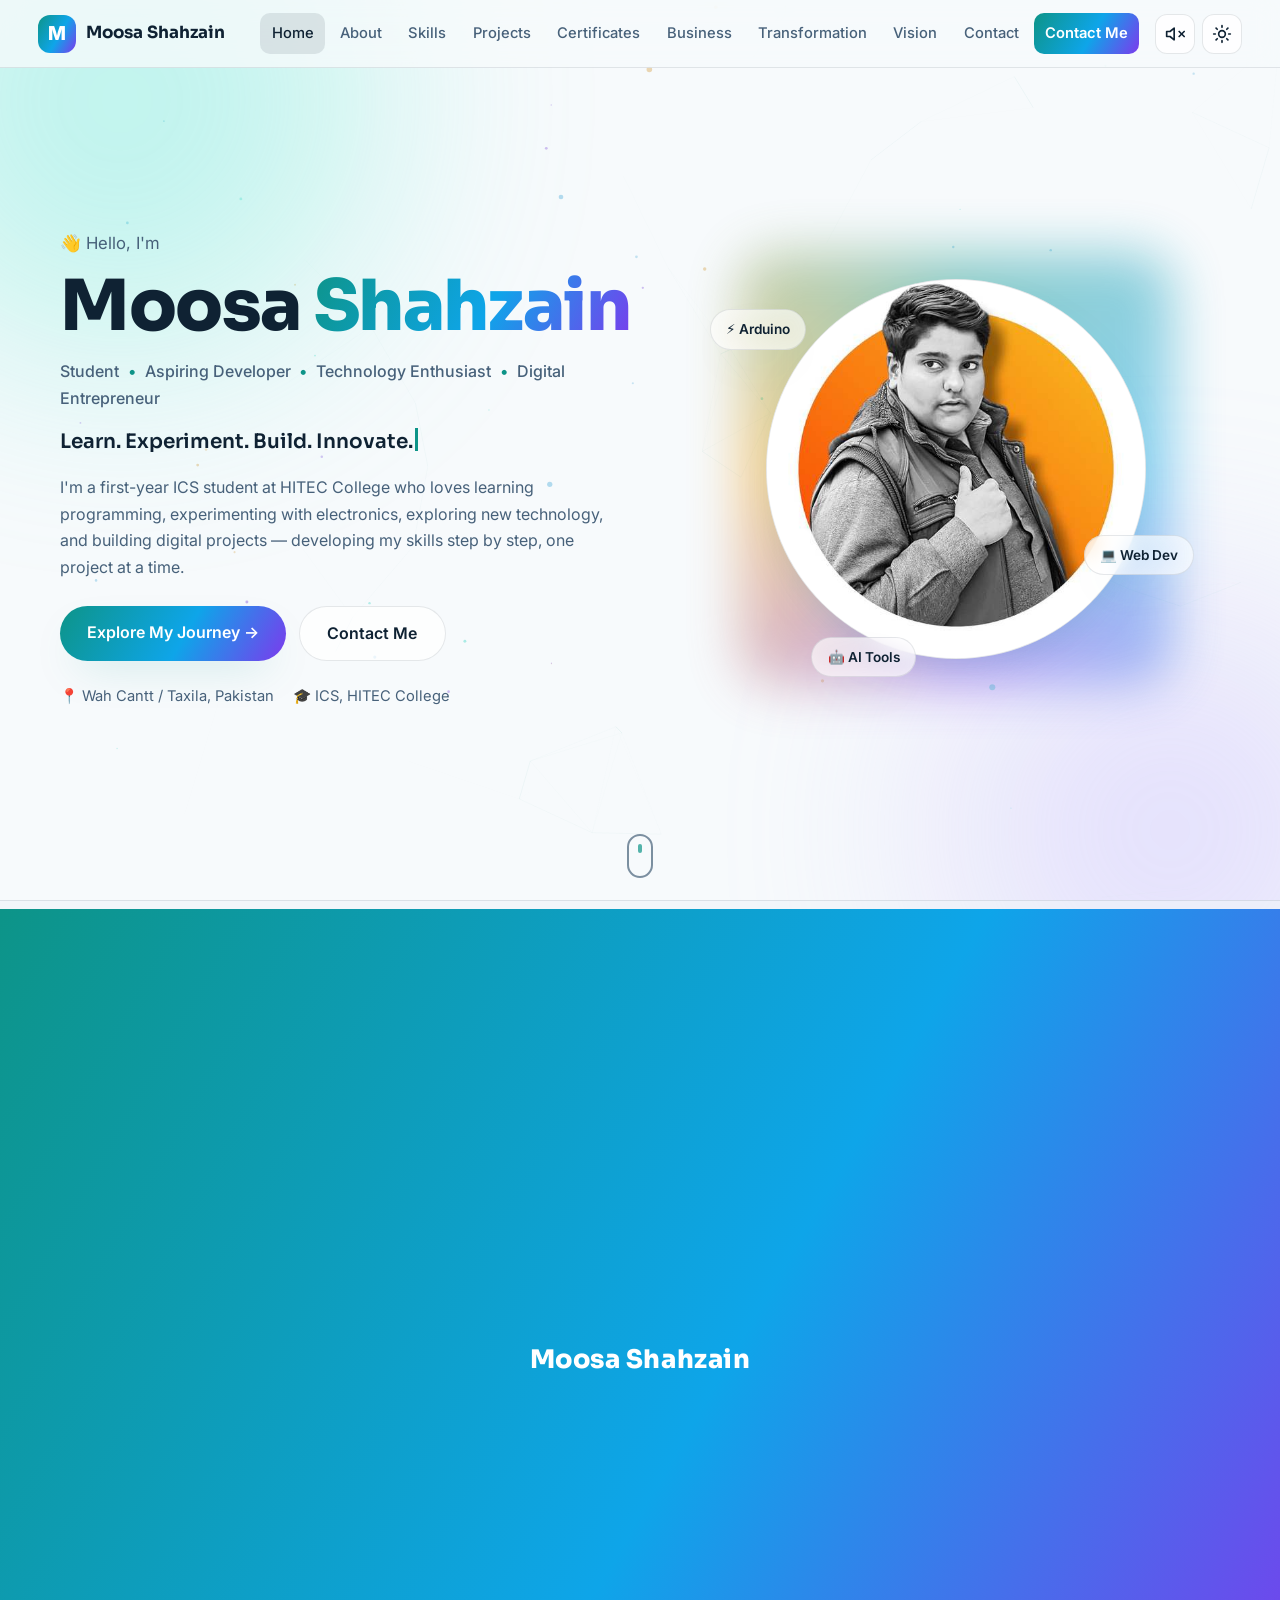
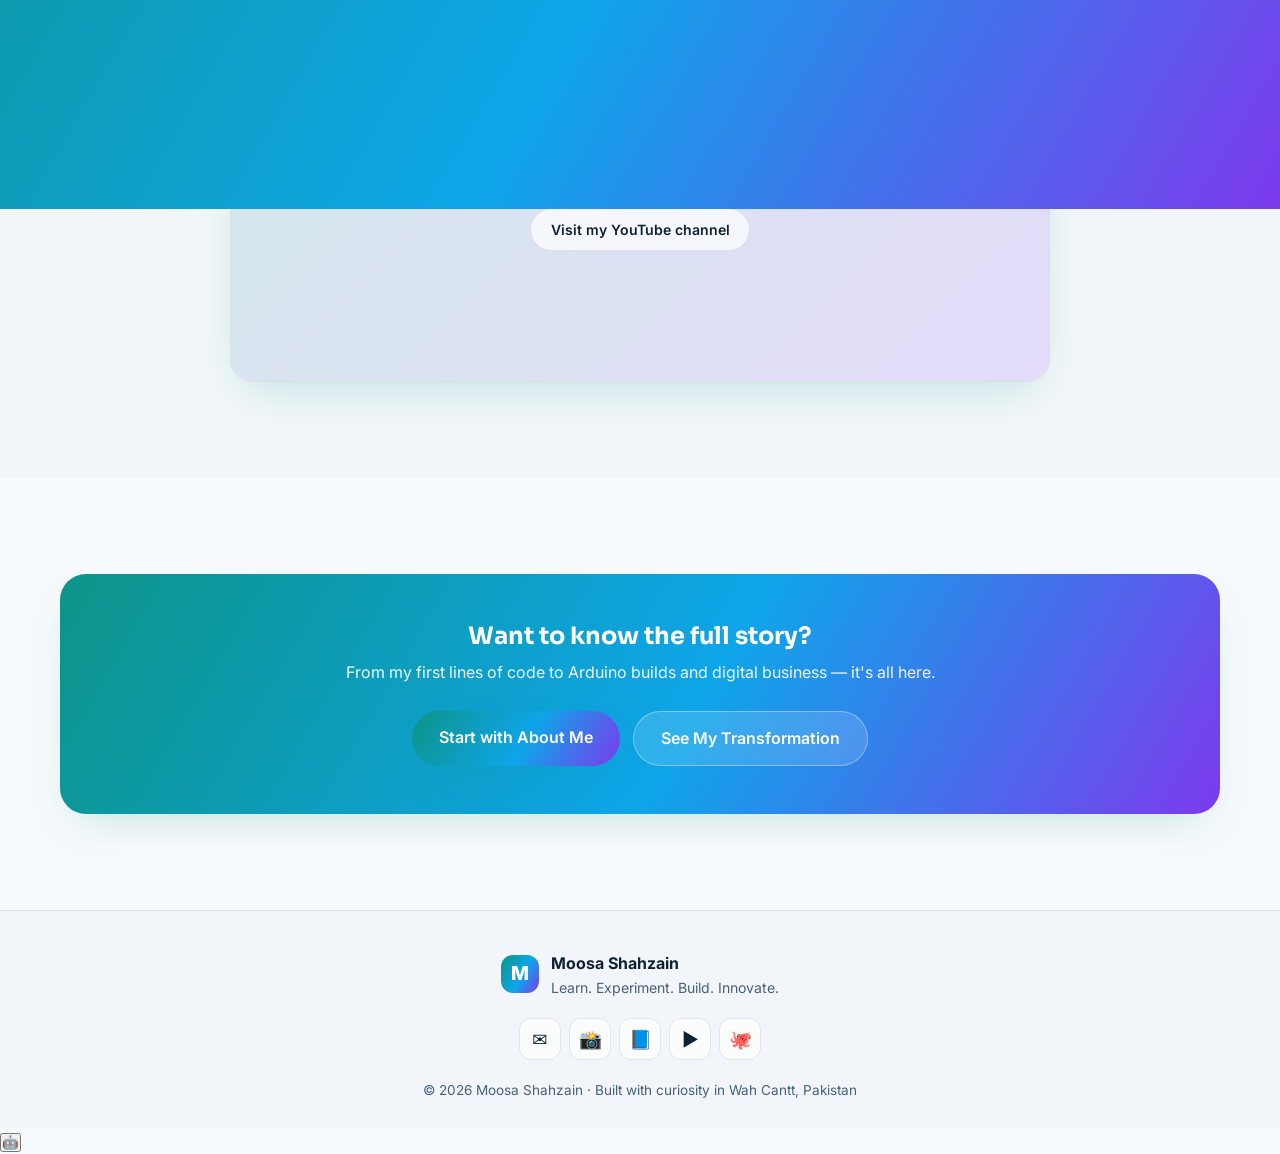
==== commit 46ea5b0e: "Assistant widget v1 (2/3)" ====
--- a/index.html
+++ b/index.html
@@ -131,6 +131,23 @@
   </div>
 </footer>
 <button id="backTop" aria-label="Back to top" title="Back to top">↑</button>
+<button id="chatLauncher" aria-expanded="false" aria-label="Chat with Moosa's assistant" title="Ask Moosa's assistant">🤖</button>
+<div id="chatPanel" role="dialog" aria-label="Chat with Moosa's assistant" hidden>
+  <div class="chat-head">
+    <div class="chat-avatar">🤖</div>
+    <div><strong>Moosa's Assistant</strong><small>Answers from Moosa's profile info</small></div>
+    <button class="chat-close" id="chatClose" aria-label="Close chat">✕</button>
+  </div>
+  <div id="chatMsgs" aria-live="polite"></div>
+  <div class="chat-chips">
+    <button class="chat-chip">Who is Moosa?</button>
+    <button class="chat-chip">His skills?</button>
+    <button class="chat-chip">Projects?</button>
+    <button class="chat-chip">Contact</button>
+  </div>
+  <form id="chatForm"><input id="chatInput" type="text" placeholder="Ask about Moosa…" autocomplete="off" aria-label="Type your question"><button type="submit" aria-label="Send">➤</button></form>
+</div>
 <script src="js/main.js"></script>
+<script src="js/assistant.js"></script>
 </body>
 </html>
--- a/css/styles.css
+++ b/css/styles.css
@@ -252,3 +252,107 @@
   .reveal{opacity:1;transform:none}
   #bg-canvas{display:none}
 }
+
+/* ============ Multi-page additions ============ */
+
+/* page wipe transition */
+#page-wipe{position:fixed;inset:0;z-index:1200;background:var(--grad);display:flex;align-items:center;justify-content:center;transform:translateY(101%);pointer-events:none}
+#page-wipe span{color:#fff;font-family:'Sora',sans-serif;font-weight:800;font-size:1.6rem;letter-spacing:.02em}
+#page-wipe.wipe-in{pointer-events:all;animation:wipeIn .48s cubic-bezier(.7,0,.3,1) forwards}
+#page-wipe.wipe-out{animation:wipeOut .8s cubic-bezier(.7,0,.3,1) forwards}
+@keyframes wipeIn{from{transform:translateY(101%)}to{transform:translateY(0)}}
+@keyframes wipeOut{from{transform:translateY(0)}to{transform:translateY(-101%)}}
+
+/* hero entrance */
+.entrance{opacity:0;animation:enterUp .8s cubic-bezier(.2,.7,.3,1) forwards;animation-delay:var(--d,0s)}
+@keyframes enterUp{from{opacity:0;transform:translateY(34px)}to{opacity:1;transform:none}}
+
+/* typewriter caret */
+.caret{display:inline-block;width:3px;height:1.15em;background:var(--teal);margin-left:2px;vertical-align:-0.15em;animation:blink 1s steps(1) infinite}
+@keyframes blink{50%{opacity:0}}
+
+/* circular avatar (home) */
+.avatar-circle{border-radius:50%!important;width:min(380px,80vw);aspect-ratio:1/1;margin:0 auto}
+.avatar-circle img{aspect-ratio:1/1!important}
+.avatar-scene .avatar-circle + .float-chip{position:absolute}
+
+/* marquee */
+.marquee{overflow:hidden;border-top:1px solid var(--line);border-bottom:1px solid var(--line);background:color-mix(in srgb,var(--bg2) 60%,transparent);padding:.85rem 0;white-space:nowrap}
+.marquee-track{display:inline-flex;animation:marquee 26s linear infinite;font-family:'Sora',sans-serif;font-weight:700;color:var(--ink-soft);font-size:.95rem;letter-spacing:.06em}
+@keyframes marquee{to{transform:translateX(-50%)}}
+
+/* stat cards */
+.stats-row{display:grid;grid-template-columns:repeat(4,1fr);gap:1.1rem}
+.stat-card{background:var(--card);border:1px solid var(--line);border-radius:18px;padding:1.6rem 1.2rem;text-align:center;backdrop-filter:blur(10px);position:relative;overflow:hidden}
+.stat-num{font-family:'Sora',sans-serif;font-size:2.6rem;font-weight:800}
+.stat-card p{color:var(--ink-soft);font-size:.9rem;margin:.4rem 0 .6rem}
+.stat-card a{font-size:.85rem;font-weight:600;color:var(--teal-deep);text-decoration:none}
+[data-theme="dark"] .stat-card a{color:#5eead4}
+
+/* spotlight hover glow */
+.spotlight{position:relative}
+.spotlight::before{content:"";position:absolute;inset:0;border-radius:inherit;background:radial-gradient(220px circle at var(--mx,50%) var(--my,50%),color-mix(in srgb,var(--teal) 16%,transparent),transparent 70%);opacity:0;transition:opacity .3s;pointer-events:none}
+.spotlight:hover::before{opacity:1}
+
+/* magnetic buttons */
+.magnetic{transition:transform .25s ease,box-shadow .25s}
+
+/* video frame */
+.video-frame{max-width:820px;margin:0 auto;border-radius:22px;overflow:hidden;border:1px solid var(--line);box-shadow:var(--shadow)}
+.video-ph{background:linear-gradient(135deg,color-mix(in srgb,var(--teal) 16%,var(--bg)),color-mix(in srgb,var(--violet) 16%,var(--bg)));aspect-ratio:16/9;display:flex;flex-direction:column;align-items:center;justify-content:center;gap:.7rem;text-align:center;padding:2rem}
+.video-play{width:74px;height:74px;border-radius:50%;background:var(--grad);color:#fff;font-size:1.6rem;display:grid;place-items:center;box-shadow:var(--shadow);animation:pulse 2.4s ease-in-out infinite}
+@keyframes pulse{0%,100%{transform:scale(1)}50%{transform:scale(1.08)}}
+.video-sub{color:var(--ink-soft);font-size:.92rem}
+
+/* CTA banner */
+.cta-banner{background:var(--grad);border-radius:26px;padding:3rem 2rem;text-align:center;color:#fff;box-shadow:var(--shadow);position:relative;overflow:hidden}
+.cta-banner h2{color:#fff;margin-bottom:.5rem}
+.cta-banner p{opacity:.92;margin-bottom:1.4rem}
+.cta-banner .btn-ghost{background:rgba(255,255,255,.14);border-color:rgba(255,255,255,.35);color:#fff}
+
+/* about split */
+.about-split{display:grid;grid-template-columns:.85fr 1.15fr;gap:1.6rem;align-items:start}
+.about-photo{max-width:340px;margin:0 auto;width:100%}
+
+/* page hero spacing (inner pages) */
+.page-hero{padding:calc(var(--nav-h) + 48px) 0 8px}
+
+/* compare slider (transformation) */
+.compare-wrap{max-width:640px;margin:0 auto}
+.compare{position:relative;border-radius:24px;overflow:hidden;border:1px solid var(--line);box-shadow:var(--shadow);aspect-ratio:3/3.6;touch-action:none;user-select:none;-webkit-user-select:none;cursor:ew-resize}
+.compare-img{position:absolute;inset:0;width:100%;height:100%;object-fit:cover;pointer-events:none}
+.compare-before{position:absolute;inset:0;clip-path:inset(0 calc(100% - var(--pos,50%)) 0 0);pointer-events:none}
+.compare-before .compare-img{border-right:3px solid #fff}
+.compare-handle{position:absolute;top:0;bottom:0;left:50%;width:3px;background:#fff;transform:translateX(-50%);box-shadow:0 0 18px rgba(0,0,0,.4)}
+.compare-handle span{position:absolute;top:50%;left:50%;transform:translate(-50%,-50%);width:52px;height:52px;border-radius:50%;background:#fff;color:var(--ink);display:grid;place-items:center;font-weight:800;box-shadow:0 6px 18px rgba(0,0,0,.3)}
+.compare-tag{position:absolute;top:14px;font-size:.78rem;font-weight:800;text-transform:uppercase;letter-spacing:.08em;padding:.35rem .9rem;border-radius:999px;color:#fff;pointer-events:none}
+.tag-before{left:14px;background:rgba(124,58,237,.85)}
+.tag-after{right:14px;background:rgba(13,148,136,.85)}
+.compare-range{position:absolute;inset:0;width:100%;height:100%;opacity:0;cursor:ew-resize;margin:0}
+.compare-hint{text-align:center;color:var(--ink-soft);margin-top:.9rem;font-size:.92rem}
+
+/* story cards */
+.story-grid{display:grid;grid-template-columns:1fr auto 1fr;gap:1.2rem;align-items:center;margin-top:2.4rem}
+.story-card{text-align:center}
+.story-photo{border-radius:18px;overflow:hidden;margin-bottom:1rem;border:1px solid var(--line)}
+.story-photo img{width:100%;height:280px;object-fit:cover;object-position:top}
+.story-arrow{font-size:2.4rem;color:var(--teal);font-weight:800}
+
+/* responsive tweaks */
+@media(max-width:1020px){
+  .stats-row{grid-template-columns:1fr 1fr}
+  .about-split{grid-template-columns:1fr}
+  .story-grid{grid-template-columns:1fr}
+  .story-arrow{transform:rotate(90deg);text-align:center}
+}
+@media(max-width:760px){
+  .nav-link{font-size:.86rem;padding:.7rem .6rem}
+  .stats-row{grid-template-columns:1fr 1fr}
+  .compare{aspect-ratio:3/3.9}
+}
+@media(prefers-reduced-motion:reduce){
+  #page-wipe{display:none}
+  .entrance{opacity:1;animation:none}
+  .marquee-track{animation:none}
+  .video-play{animation:none}
+}
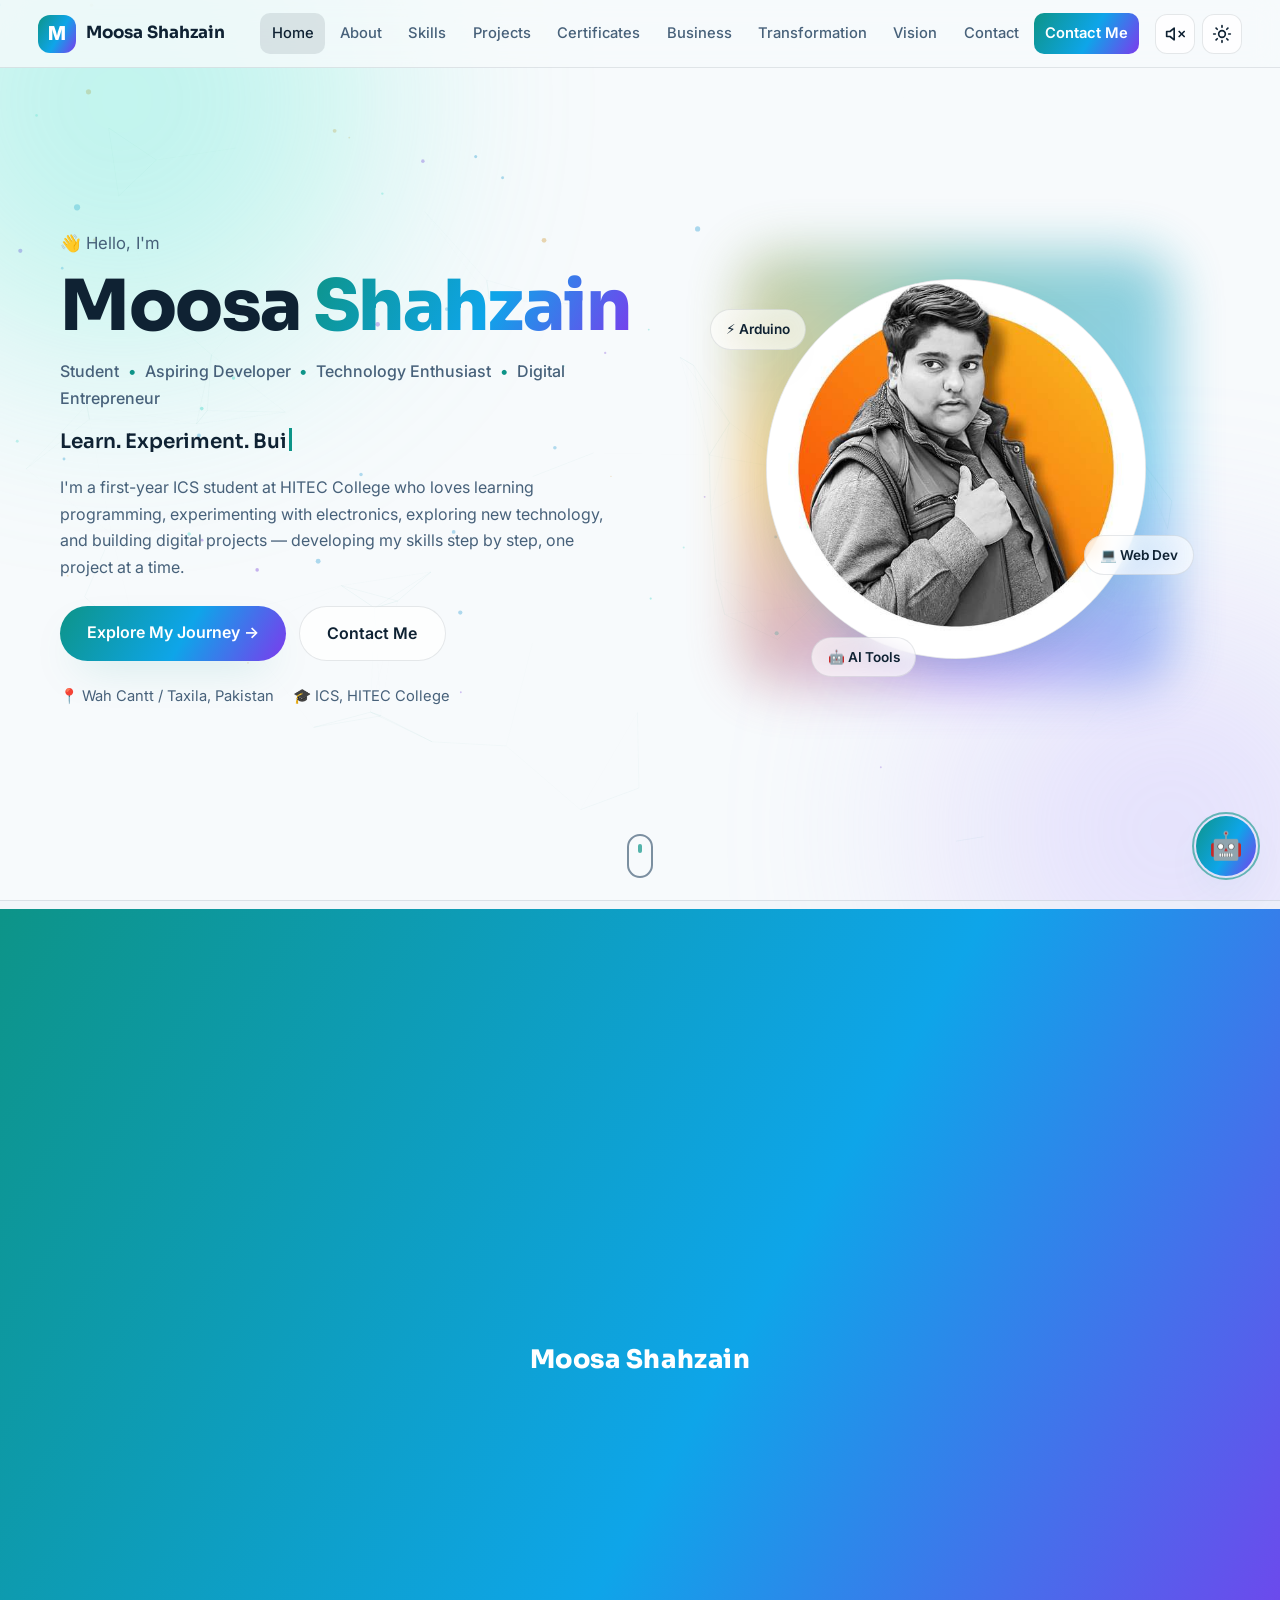
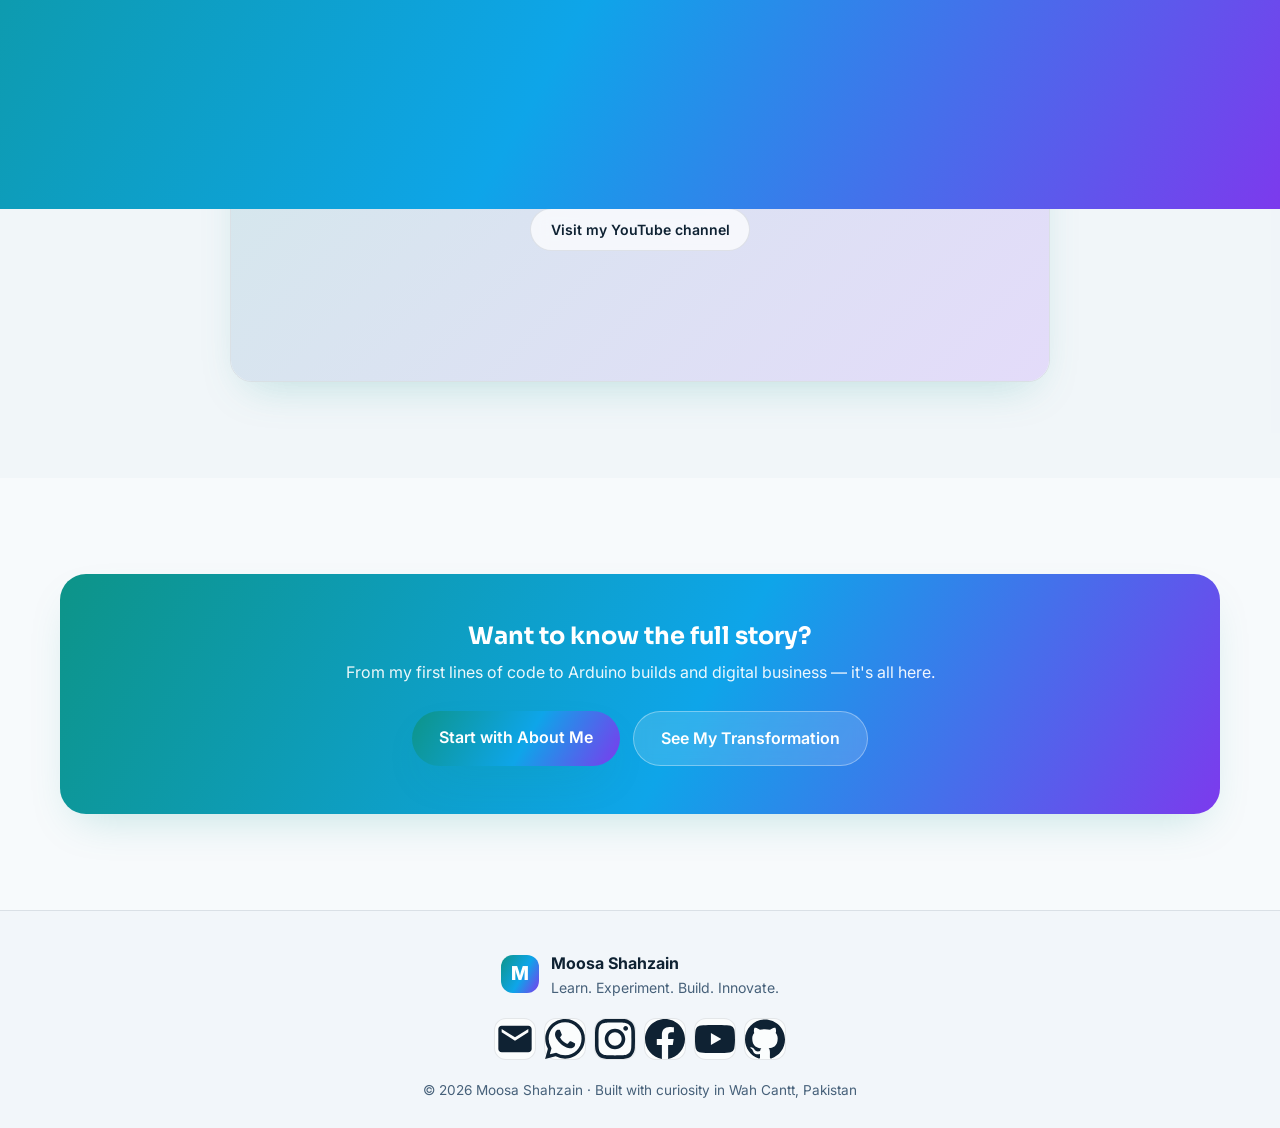
==== commit fee0f520: "Update: brand social logos + trilingual assistant" ====
--- a/index.html
+++ b/index.html
@@ -121,11 +121,12 @@
   <div class="container footer-inner">
     <div class="footer-brand"><span class="brand-mark">M</span><div><strong>Moosa Shahzain</strong><p>Learn. Experiment. Build. Innovate.</p></div></div>
     <div class="footer-links">
-      <a href="mailto:moosashahzain6@gmail.com" aria-label="Email">✉️</a>
-      <a href="https://instagram.com/throughmoosa" target="_blank" rel="noopener" aria-label="Instagram">📸</a>
-      <a href="https://www.facebook.com/share/19rod9Sw9b/" target="_blank" rel="noopener" aria-label="Facebook">📘</a>
-      <a href="https://youtube.com/@islami_vedios_1" target="_blank" rel="noopener" aria-label="YouTube">▶️</a>
-      <a href="https://moosashahzain.github.io/" target="_blank" rel="noopener" aria-label="GitHub Pages">🐙</a>
+      <a href="mailto:moosashahzain6@gmail.com" aria-label="Email" title="Email"><svg viewBox="0 0 24 24" fill="currentColor" aria-hidden="true"><path d="M20 4H4c-1.1 0-2 .9-2 2v12c0 1.1.9 2 2 2h16c1.1 0 2-.9 2-2V6c0-1.1-.9-2-2-2zm0 4-8 5-8-5V6l8 5 8-5v2z"/></svg></a>
+      <a href="https://wa.me/923033837777" target="_blank" rel="noopener" aria-label="WhatsApp" title="WhatsApp"><svg viewBox="0 0 24 24" fill="currentColor" aria-hidden="true"><path d="M17.472 14.382c-.297-.149-1.758-.867-2.03-.967-.273-.099-.471-.148-.67.15-.197.297-.767.966-.94 1.164-.173.199-.347.223-.644.075-.297-.15-1.255-.463-2.39-1.475-.883-.788-1.48-1.761-1.653-2.059-.173-.297-.018-.458.13-.606.134-.133.298-.347.446-.52.149-.174.198-.298.298-.497.099-.198.05-.371-.025-.52-.075-.149-.669-1.612-.916-2.207-.242-.579-.487-.5-.669-.51-.173-.008-.371-.01-.57-.01-.198 0-.52.074-.792.372-.272.297-1.04 1.016-1.04 2.479 0 1.462 1.065 2.875 1.213 3.074.149.198 2.096 3.2 5.077 4.487.709.306 1.262.489 1.694.625.712.227 1.36.195 1.871.118.571-.085 1.758-.719 2.006-1.413.248-.694.248-1.289.173-1.413-.074-.124-.272-.198-.57-.347m-5.421 7.403h-.004a9.87 9.87 0 01-5.031-1.378l-.361-.214-3.741.982.998-3.648-.235-.374a9.86 9.86 0 01-1.51-5.26c.001-5.45 4.436-9.884 9.888-9.884 2.64 0 5.122 1.03 6.988 2.898a9.825 9.825 0 012.893 6.994c-.003 5.45-4.437 9.884-9.885 9.884m8.413-18.297A11.815 11.815 0 0012.05 0C5.495 0 .16 5.335.157 11.892c0 2.096.547 4.142 1.588 5.945L.057 24l6.305-1.654a11.882 11.882 0 005.683 1.448h.005c6.554 0 11.89-5.335 11.893-11.893a11.821 11.821 0 00-3.48-8.413Z"/></svg></a>
+      <a href="https://instagram.com/throughmoosa" target="_blank" rel="noopener" aria-label="Instagram" title="Instagram"><svg viewBox="0 0 24 24" fill="currentColor" aria-hidden="true"><path d="M12 0C8.74 0 8.333.015 7.053.072 5.775.132 4.905.333 4.14.63c-.789.306-1.459.717-2.126 1.384S.935 3.35.63 4.14C.333 4.905.131 5.775.072 7.053.012 8.333 0 8.74 0 12s.015 3.667.072 4.947c.06 1.277.261 2.148.558 2.913.306.788.717 1.459 1.384 2.126.667.666 1.336 1.079 2.126 1.384.766.296 1.636.499 2.913.558C8.333 23.988 8.74 24 12 24s3.667-.015 4.947-.072c1.277-.06 2.148-.262 2.913-.558.788-.306 1.459-.718 2.126-1.384.666-.667 1.079-1.335 1.384-2.126.296-.765.499-1.636.558-2.913.06-1.28.072-1.687.072-4.947s-.015-3.667-.072-4.947c-.06-1.277-.262-2.149-.558-2.913-.306-.789-.718-1.459-1.384-2.126C21.319 1.347 20.651.935 19.86.63c-.765-.297-1.636-.499-2.913-.558C15.667.012 15.26 0 12 0zm0 2.16c3.203 0 3.585.016 4.85.071 1.17.055 1.805.249 2.227.415.562.217.96.477 1.382.896.419.42.679.819.896 1.381.164.422.36 1.057.413 2.227.057 1.266.07 1.646.07 4.85s-.015 3.585-.074 4.85c-.061 1.17-.256 1.805-.421 2.227-.224.562-.479.96-.899 1.382-.419.419-.824.679-1.38.896-.42.164-1.065.36-2.235.413-1.274.057-1.649.07-4.859.07-3.211 0-3.586-.015-4.859-.074-1.171-.061-1.816-.256-2.236-.421-.569-.224-.96-.479-1.379-.899-.421-.419-.69-.824-.9-1.38-.165-.42-.359-1.065-.42-2.235-.045-1.26-.061-1.649-.061-4.844 0-3.196.016-3.586.061-4.861.061-1.17.255-1.814.42-2.234.21-.57.479-.96.9-1.381.419-.419.81-.689 1.379-.898.42-.166 1.051-.361 2.221-.421 1.275-.045 1.65-.06 4.859-.06l.045.03zm0 3.678c-3.405 0-6.162 2.76-6.162 6.162 0 3.405 2.76 6.162 6.162 6.162 3.405 0 6.162-2.76 6.162-6.162 0-3.405-2.76-6.162-6.162-6.162zM12 16c-2.21 0-4-1.79-4-4s1.79-4 4-4 4 1.79 4 4-1.79 4-4 4zm7.846-10.405c0 .795-.646 1.44-1.44 1.44-.795 0-1.44-.646-1.44-1.44 0-.794.646-1.439 1.44-1.439.793-.001 1.44.645 1.44 1.439z"/></svg></a>
+      <a href="https://www.facebook.com/share/19rod9Sw9b/" target="_blank" rel="noopener" aria-label="Facebook" title="Facebook"><svg viewBox="0 0 24 24" fill="currentColor" aria-hidden="true"><path d="M24 12.073c0-6.627-5.373-12-12-12s-12 5.373-12 12c0 5.99 4.388 10.954 10.125 11.854v-8.385H7.078v-3.47h3.047V9.43c0-3.007 1.792-4.669 4.533-4.669 1.312 0 2.686.235 2.686.235v2.953H15.83c-1.491 0-1.956.925-1.956 1.874v2.25h3.328l-.532 3.47h-2.796v8.385C19.612 23.027 24 18.062 24 12.073z"/></svg></a>
+      <a href="https://youtube.com/@islami_vedios_1" target="_blank" rel="noopener" aria-label="YouTube" title="YouTube"><svg viewBox="0 0 24 24" fill="currentColor" aria-hidden="true"><path d="M23.498 6.186a3.016 3.016 0 0 0-2.122-2.136C19.505 3.545 12 3.545 12 3.545s-7.505 0-9.377.505A3.017 3.017 0 0 0 .502 6.186C0 8.07 0 12 0 12s0 3.93.502 5.814a3.016 3.016 0 0 0 2.122 2.136c1.871.505 9.376.505 9.376.505s7.505 0 9.377-.505a3.015 3.015 0 0 0 2.122-2.136C24 15.93 24 12 24 12s0-3.93-.502-5.814zM9.545 15.568V8.432L15.818 12l-6.273 3.568z"/></svg></a>
+      <a href="https://github.com/Moosashahzain" target="_blank" rel="noopener" aria-label="GitHub" title="GitHub"><svg viewBox="0 0 24 24" fill="currentColor" aria-hidden="true"><path d="M12 .297c-6.63 0-12 5.373-12 12 0 5.303 3.438 9.8 8.205 11.385.6.113.82-.258.82-.577 0-.285-.01-1.04-.015-2.04-3.338.724-4.042-1.61-4.042-1.61C4.422 18.07 3.633 17.7 3.633 17.7c-1.087-.744.084-.729.084-.729 1.205.084 1.838 1.236 1.838 1.236 1.07 1.835 2.809 1.305 3.495.998.108-.776.417-1.305.76-1.605-2.665-.3-5.466-1.332-5.466-5.93 0-1.31.465-2.38 1.235-3.22-.135-.303-.54-1.523.105-3.176 0 0 1.005-.322 3.3 1.23.96-.267 1.98-.399 3-.405 1.02.006 2.04.138 3 .405 2.28-1.552 3.285-1.23 3.285-1.23.645 1.653.24 2.873.12 3.176.765.84 1.23 1.91 1.23 3.22 0 4.61-2.805 5.625-5.475 5.92.42.36.81 1.096.81 2.22 0 1.606-.015 2.896-.015 3.286 0 .315.21.69.825.57C20.565 22.092 24 17.592 24 12.297c0-6.627-5.373-12-12-12"/></svg></a>
     </div>
     <p class="footer-copy">© <span id="year"></span> Moosa Shahzain · Built with curiosity in Wah Cantt, Pakistan</p>
   </div>
@@ -135,7 +136,7 @@
 <div id="chatPanel" role="dialog" aria-label="Chat with Moosa's assistant" hidden>
   <div class="chat-head">
     <div class="chat-avatar">🤖</div>
-    <div><strong>Moosa's Assistant</strong><small>Answers from Moosa's profile info</small></div>
+    <div><strong>Moosa's Assistant</strong><small>Answers from Moosa's profile · English / اردو / Roman Urdu</small></div>
     <button class="chat-close" id="chatClose" aria-label="Close chat">✕</button>
   </div>
   <div id="chatMsgs" aria-live="polite"></div>
@@ -144,6 +145,9 @@
     <button class="chat-chip">His skills?</button>
     <button class="chat-chip">Projects?</button>
     <button class="chat-chip">Contact</button>
+    <button class="chat-chip" data-lang="en">🇬🇧 English</button>
+    <button class="chat-chip" data-lang="ur">اردو</button>
+    <button class="chat-chip" data-lang="ru">Roman Urdu</button>
   </div>
   <form id="chatForm"><input id="chatInput" type="text" placeholder="Ask about Moosa…" autocomplete="off" aria-label="Type your question"><button type="submit" aria-label="Send">➤</button></form>
 </div>
--- a/css/styles.css
+++ b/css/styles.css
@@ -356,3 +356,37 @@
   .marquee-track{animation:none}
   .video-play{animation:none}
 }
+
+/* ============ Assistant chat widget ============ */
+#chatLauncher{position:fixed;bottom:24px;right:24px;width:60px;height:60px;border-radius:50%;border:0;background:var(--grad);color:#fff;font-size:1.7rem;cursor:pointer;box-shadow:var(--shadow);z-index:600;transition:transform .25s}
+#chatLauncher:hover{transform:scale(1.08)}
+#chatLauncher::after{content:"";position:absolute;inset:-4px;border-radius:50%;border:2px solid var(--teal);opacity:.6;animation:pulse 2.4s ease-in-out infinite}
+#backTop{bottom:96px}
+#chatPanel{position:fixed;bottom:96px;right:24px;width:380px;max-width:calc(100vw - 32px);height:520px;max-height:calc(100svh - 140px);z-index:601;background:var(--card);border:1px solid var(--line);border-radius:22px;backdrop-filter:blur(16px);-webkit-backdrop-filter:blur(16px);box-shadow:0 24px 60px -18px rgba(15,34,51,.4);display:flex;flex-direction:column;overflow:hidden;transition:opacity .3s,transform .3s}
+#chatPanel[hidden]{display:none}
+.chat-head{background:var(--grad);color:#fff;padding:1rem 1.2rem;display:flex;align-items:center;gap:.8rem}
+.chat-avatar{width:42px;height:42px;border-radius:50%;background:rgba(255,255,255,.2);display:grid;place-items:center;font-size:1.4rem}
+.chat-head div{flex:1}
+.chat-head strong{display:block;font-size:1rem}
+.chat-head small{opacity:.85;font-size:.76rem}
+.chat-close{background:rgba(255,255,255,.18);border:0;color:#fff;width:32px;height:32px;border-radius:50%;cursor:pointer;font-size:.95rem}
+#chatMsgs{flex:1;overflow-y:auto;padding:1rem;display:flex;flex-direction:column;gap:.7rem}
+.msg{max-width:85%;padding:.7rem 1rem;border-radius:16px;font-size:.9rem;line-height:1.5;animation:enterUp .35s ease}
+.msg-bot{background:color-mix(in srgb,var(--bg2) 75%,transparent);border:1px solid var(--line);border-bottom-left-radius:6px;align-self:flex-start}
+.msg-user{background:var(--grad);color:#fff;border-bottom-right-radius:6px;align-self:flex-end}
+.msg a{color:var(--teal-deep);font-weight:600}
+[data-theme="dark"] .msg a{color:#5eead4}
+.msg-user a{color:#fff;text-decoration:underline}
+.typing{display:flex;gap:5px;align-items:center;padding:.9rem 1rem}
+.tdot{width:8px;height:8px;border-radius:50%;background:var(--ink-soft);animation:tblink 1.2s infinite}
+.tdot:nth-child(2){animation-delay:.2s}.tdot:nth-child(3){animation-delay:.4s}
+@keyframes tblink{0%,60%,100%{opacity:.3;transform:none}30%{opacity:1;transform:translateY(-4px)}}
+.chat-chips{display:flex;gap:.45rem;padding:.6rem 1rem;flex-wrap:wrap;border-top:1px solid var(--line)}
+.chat-chip{font-size:.78rem;font-weight:600;padding:.4rem .85rem;border-radius:999px;border:1px solid var(--line);background:color-mix(in srgb,var(--bg2) 60%,transparent);color:var(--ink);cursor:pointer;transition:.2s}
+.chat-chip:hover{background:var(--teal);color:#fff;border-color:var(--teal)}
+#chatForm{display:flex;gap:.5rem;padding:.8rem 1rem;border-top:1px solid var(--line)}
+#chatInput{flex:1;font:inherit;font-size:.9rem;padding:.7rem 1rem;border-radius:999px;border:1px solid var(--line);background:color-mix(in srgb,var(--bg2) 60%,transparent);color:var(--ink)}
+#chatInput:focus{outline:2px solid var(--teal)}
+#chatForm button{width:44px;height:44px;border-radius:50%;border:0;background:var(--grad);color:#fff;font-size:1.1rem;cursor:pointer;flex-shrink:0}
+@media(max-width:480px){#chatPanel{right:16px;bottom:92px}}
+@media(prefers-reduced-motion:reduce){#chatLauncher::after{animation:none}.msg{animation:none}}
